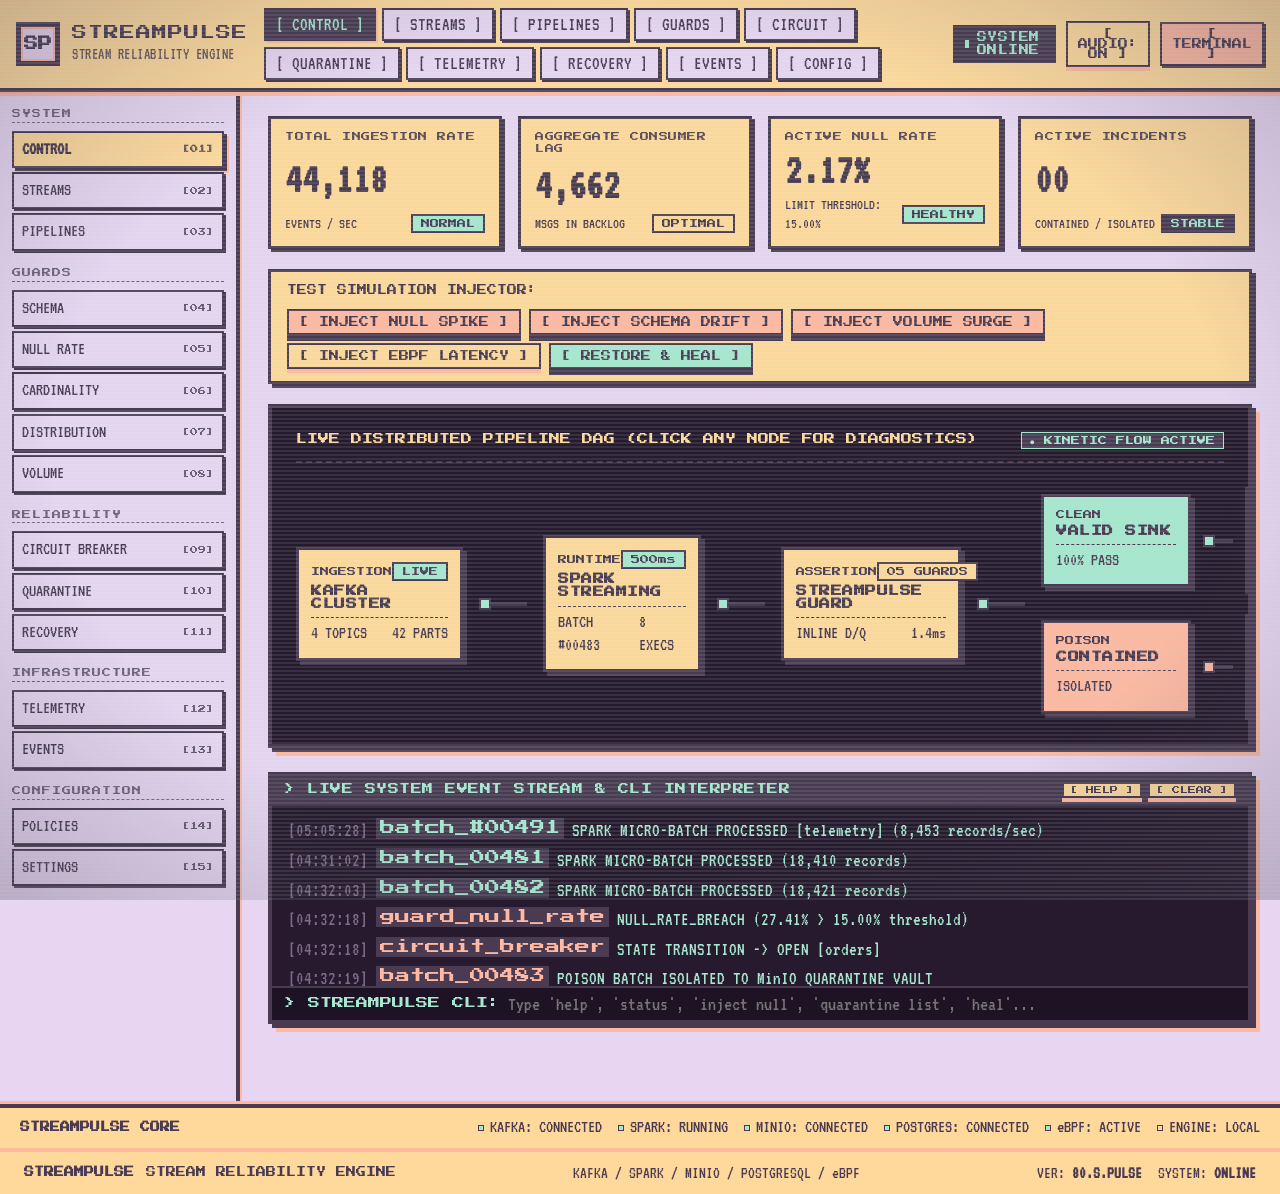
==== index.html @ 038d61d1 "Initial commit: StreamPulse 80s Pastel Terminal & Real-Time Data Reliability Engine" ====
<!DOCTYPE html>
<html lang="en">
<head>
  <meta charset="UTF-8">
  <meta name="viewport" content="width=device-width, initial-scale=1.0">
  <title>STREAMPULSE // 80s Real-Time Data Reliability & Containment Console</title>
  <meta name="description" content="Nostalgic 80s pastel terminal control console for StreamPulse data reliability, quarantine, Kafka streams, Spark Structured Streaming, and eBPF telemetry engine.">
  
  <!-- CSS Stylesheets -->
  <link rel="stylesheet" href="styles/terminal-base.css">
  <link rel="stylesheet" href="styles/layout.css">
  <link rel="stylesheet" href="styles/components.css">
  <link rel="stylesheet" href="styles/pipeline-dag.css">
  <link rel="stylesheet" href="styles/subsystems.css">
</head>
<body class="crt-flicker">

  <!-- CRT Scanlines & Vignette Overlays (pointer-events: none) -->
  <div class="crt-scanlines" aria-hidden="true"></div>
  <div class="crt-vignette" aria-hidden="true"></div>

  <div class="system-shell">
    
    <!-- TOP SYSTEM BAR -->
    <header class="top-system-bar" id="top-system-bar">
      <div class="system-logo-group">
        <div class="logo-box-outer">
          <div class="logo-box-inner">SP</div>
        </div>
        <div class="brand-info">
          <div class="brand-title">STREAMPULSE</div>
          <div class="brand-subtitle">STREAM RELIABILITY ENGINE</div>
        </div>
      </div>

      <!-- Terminal Subsystem Quick Tabs -->
      <nav class="system-nav-tabs" aria-label="System Subsystems">
        <button class="nav-tab-btn active" data-subsystem="control" id="tab-control">[ CONTROL ]</button>
        <button class="nav-tab-btn" data-subsystem="streams" id="tab-streams">[ STREAMS ]</button>
        <button class="nav-tab-btn" data-subsystem="pipelines" id="tab-pipelines">[ PIPELINES ]</button>
        <button class="nav-tab-btn" data-subsystem="guards" id="tab-guards">[ GUARDS ]</button>
        <button class="nav-tab-btn" data-subsystem="circuit" id="tab-circuit">[ CIRCUIT ]</button>
        <button class="nav-tab-btn" data-subsystem="quarantine" id="tab-quarantine">[ QUARANTINE ]</button>
        <button class="nav-tab-btn" data-subsystem="telemetry" id="tab-telemetry">[ TELEMETRY ]</button>
        <button class="nav-tab-btn" data-subsystem="recovery" id="tab-recovery">[ RECOVERY ]</button>
        <button class="nav-tab-btn" data-subsystem="events" id="tab-events">[ EVENTS ]</button>
        <button class="nav-tab-btn" data-subsystem="policies" id="tab-policies">[ CONFIG ]</button>
      </nav>

      <!-- System Status Indicators & Controls -->
      <div class="top-system-status-group">
        <div class="system-live-pill" id="system-status-pill">
          <span class="pulse-dot" id="system-status-dot"></span>
          <span id="system-status-text">SYSTEM ONLINE</span>
        </div>
        <button class="btn-brutalist btn-sm" id="btn-toggle-audio">[ AUDIO: ON ]</button>
        <button class="btn-icon-terminal" id="btn-toggle-terminal-drawer">[ TERMINAL ]</button>
      </div>
    </header>

    <!-- MAIN VIEWPORT WITH PERSISTENT 15-ITEM SIDEBAR -->
    <div class="main-viewport">
      
      <!-- Left Persistent Subsystems Sidebar -->
      <aside class="left-system-sidebar" aria-label="System Subsystems Navigation">
        
        <!-- Category 1: SYSTEM -->
        <div class="sidebar-category-group">
          <div class="sidebar-category-title">SYSTEM</div>
          <a class="sidebar-nav-item active" data-subsystem="control" href="#control">
            <span>CONTROL</span>
            <span class="sidebar-nav-num">[01]</span>
          </a>
          <a class="sidebar-nav-item" data-subsystem="streams" href="#streams">
            <span>STREAMS</span>
            <span class="sidebar-nav-num">[02]</span>
          </a>
          <a class="sidebar-nav-item" data-subsystem="pipelines" href="#pipelines">
            <span>PIPELINES</span>
            <span class="sidebar-nav-num">[03]</span>
          </a>
        </div>

        <!-- Category 2: GUARDS -->
        <div class="sidebar-category-group">
          <div class="sidebar-category-title">GUARDS</div>
          <a class="sidebar-nav-item" data-subsystem="schema" href="#schema">
            <span>SCHEMA</span>
            <span class="sidebar-nav-num">[04]</span>
          </a>
          <a class="sidebar-nav-item" data-subsystem="null-rate" href="#null-rate">
            <span>NULL RATE</span>
            <span class="sidebar-nav-num">[05]</span>
          </a>
          <a class="sidebar-nav-item" data-subsystem="cardinality" href="#cardinality">
            <span>CARDINALITY</span>
            <span class="sidebar-nav-num">[06]</span>
          </a>
          <a class="sidebar-nav-item" data-subsystem="distribution" href="#distribution">
            <span>DISTRIBUTION</span>
            <span class="sidebar-nav-num">[07]</span>
          </a>
          <a class="sidebar-nav-item" data-subsystem="volume" href="#volume">
            <span>VOLUME</span>
            <span class="sidebar-nav-num">[08]</span>
          </a>
        </div>

        <!-- Category 3: RELIABILITY -->
        <div class="sidebar-category-group">
          <div class="sidebar-category-title">RELIABILITY</div>
          <a class="sidebar-nav-item" data-subsystem="circuit" href="#circuit">
            <span>CIRCUIT BREAKER</span>
            <span class="sidebar-nav-num">[09]</span>
          </a>
          <a class="sidebar-nav-item" data-subsystem="quarantine" href="#quarantine">
            <span>QUARANTINE</span>
            <span class="sidebar-nav-num">[10]</span>
          </a>
          <a class="sidebar-nav-item" data-subsystem="recovery" href="#recovery">
            <span>RECOVERY</span>
            <span class="sidebar-nav-num">[11]</span>
          </a>
        </div>

        <!-- Category 4: INFRASTRUCTURE -->
        <div class="sidebar-category-group">
          <div class="sidebar-category-title">INFRASTRUCTURE</div>
          <a class="sidebar-nav-item" data-subsystem="telemetry" href="#telemetry">
            <span>TELEMETRY</span>
            <span class="sidebar-nav-num">[12]</span>
          </a>
          <a class="sidebar-nav-item" data-subsystem="events" href="#events">
            <span>EVENTS</span>
            <span class="sidebar-nav-num">[13]</span>
          </a>
        </div>

        <!-- Category 5: CONFIGURATION -->
        <div class="sidebar-category-group">
          <div class="sidebar-category-title">CONFIGURATION</div>
          <a class="sidebar-nav-item" data-subsystem="policies" href="#policies">
            <span>POLICIES</span>
            <span class="sidebar-nav-num">[14]</span>
          </a>
          <a class="sidebar-nav-item" data-subsystem="settings" href="#settings">
            <span>SETTINGS</span>
            <span class="sidebar-nav-num">[15]</span>
          </a>
        </div>

      </aside>

      <!-- Main Content Workspace -->
      <main class="content-workspace">

        <!-- ==========================================
             [01] CONTROL CENTER VIEW
             ========================================== -->
        <section class="subsystem-view active-view" id="view-control">
          
          <!-- Incident Alert Banner (Toggled dynamically) -->
          <div class="incident-alert-banner" id="incident-alert-banner" style="display: none;">
            <div class="alert-title-row">
              <span class="alert-tag">!! SYSTEM EVENT !!</span>
              <span class="alert-message" id="incident-alert-text">DATA QUALITY BREACH: NULL RATE SPIKE (27.41% > 15.00%)</span>
            </div>
            <div style="display:flex; gap:8px;">
              <button class="btn-brutalist btn-sm" onclick="window.openIncidentModal()">[ INSPECT INCIDENT ]</button>
              <button class="btn-brutalist btn-sm btn-dark" onclick="window.Simulator.healSystem()">[ AUTO-REMEDIATE ]</button>
            </div>
          </div>

          <!-- Top Metric Cards Grid -->
          <div class="control-metrics-grid">
            <div class="metric-stat-box">
              <span class="metric-stat-label">TOTAL INGESTION RATE</span>
              <span class="metric-stat-value" id="metric-events-sec">44,207</span>
              <div class="metric-stat-sub">
                <span>EVENTS / SEC</span>
                <span class="status-badge badge-mint">NORMAL</span>
              </div>
            </div>

            <div class="metric-stat-box">
              <span class="metric-stat-label">AGGREGATE CONSUMER LAG</span>
              <span class="metric-stat-value" id="metric-consumer-lag">4,634</span>
              <div class="metric-stat-sub">
                <span>MSGS IN BACKLOG</span>
                <span class="status-badge badge-peach">OPTIMAL</span>
              </div>
            </div>

            <div class="metric-stat-box">
              <span class="metric-stat-label">ACTIVE NULL RATE</span>
              <span class="metric-stat-value" id="metric-null-rate">2.14%</span>
              <div class="metric-stat-sub">
                <span>LIMIT THRESHOLD: 15.00%</span>
                <span class="status-badge badge-mint">HEALTHY</span>
              </div>
            </div>

            <div class="metric-stat-box">
              <span class="metric-stat-label">ACTIVE INCIDENTS</span>
              <span class="metric-stat-value" id="metric-incidents-count">00</span>
              <div class="metric-stat-sub">
                <span>CONTAINED / ISOLATED</span>
                <span class="status-badge badge-purple">STABLE</span>
              </div>
            </div>
          </div>

          <!-- Interactive Anomaly Injector Action Bar -->
          <div class="control-action-bar">
            <div style="display: flex; align-items: center; gap: 8px;">
              <span style="font-family: var(--font-heading); font-size: 10px;">TEST SIMULATION INJECTOR:</span>
            </div>
            <div style="display: flex; gap: 8px; flex-wrap: wrap;">
              <button class="btn-brutalist btn-sm btn-coral" id="btn-inject-null" onclick="window.Simulator.injectNullSpike()">[ INJECT NULL SPIKE ]</button>
              <button class="btn-brutalist btn-sm btn-coral" id="btn-inject-schema" onclick="window.Simulator.injectSchemaDrift()">[ INJECT SCHEMA DRIFT ]</button>
              <button class="btn-brutalist btn-sm btn-coral" id="btn-inject-volume" onclick="window.Simulator.injectVolumeBreach()">[ INJECT VOLUME SURGE ]</button>
              <button class="btn-brutalist btn-sm" id="btn-inject-net" onclick="window.Simulator.injectNetworkDegradation()">[ INJECT eBPF LATENCY ]</button>
              <button class="btn-brutalist btn-sm btn-mint" id="btn-heal-system" onclick="window.Simulator.healSystem()">[ RESTORE & HEAL ]</button>
            </div>
          </div>

          <!-- Live Streaming Pipeline DAG Visualization -->
          <div class="pipeline-dag-container">
            <div class="pipeline-dag-header">
              <span class="dag-title">LIVE DISTRIBUTED PIPELINE DAG (CLICK ANY NODE FOR DIAGNOSTICS)</span>
              <span class="dag-status-pill">● KINETIC FLOW ACTIVE</span>
            </div>

            <div class="pipeline-dag-flow">
              <!-- Node 1: KAFKA -->
              <div class="dag-node" onclick="window.DAG.inspectNode('kafka')">
                <div class="dag-node-type">
                  <span>INGESTION</span>
                  <span class="status-badge badge-mint">LIVE</span>
                </div>
                <div class="dag-node-name">KAFKA CLUSTER</div>
                <div class="dag-node-stat">
                  <span>4 TOPICS</span>
                  <span>42 PARTS</span>
                </div>
              </div>

              <!-- Connector 1 -->
              <div class="dag-connector">
                <div class="connector-line">
                  <div class="connector-packet"></div>
                </div>
              </div>

              <!-- Node 2: SPARK STRUCTURED STREAMING -->
              <div class="dag-node" onclick="window.DAG.inspectNode('spark')">
                <div class="dag-node-type">
                  <span>RUNTIME</span>
                  <span class="status-badge badge-mint">500ms</span>
                </div>
                <div class="dag-node-name">SPARK STREAMING</div>
                <div class="dag-node-stat">
                  <span>BATCH #00483</span>
                  <span>8 EXECS</span>
                </div>
              </div>

              <!-- Connector 2 -->
              <div class="dag-connector">
                <div class="connector-line">
                  <div class="connector-packet"></div>
                </div>
              </div>

              <!-- Node 3: STREAMPULSE GUARD -->
              <div class="dag-node" onclick="window.DAG.inspectNode('guard')">
                <div class="dag-node-type">
                  <span>ASSERTION</span>
                  <span class="status-badge badge-peach">05 GUARDS</span>
                </div>
                <div class="dag-node-name">STREAMPULSE GUARD</div>
                <div class="dag-node-stat">
                  <span>INLINE D/Q</span>
                  <span>1.4ms</span>
                </div>
              </div>

              <!-- Branch Connector -->
              <div class="dag-connector">
                <div class="connector-line">
                  <div class="connector-packet"></div>
                </div>
              </div>

              <!-- Branch Columns: CLEAN vs POISON -->
              <div class="dag-branch-column">
                <!-- Clean Route -->
                <div style="display: flex; align-items: center; gap: 12px;">
                  <div class="dag-node node-clean" onclick="window.DAG.inspectNode('clean')" style="width: 150px;">
                    <div class="dag-node-type">CLEAN</div>
                    <div class="dag-node-name">VALID SINK</div>
                    <div class="dag-node-stat"><span>100% PASS</span></div>
                  </div>
                  <div class="dag-connector" style="min-width: 30px;">
                    <div class="connector-line"><div class="connector-packet"></div></div>
                  </div>
                  <div class="dag-node" onclick="window.DAG.inspectNode('minio')" style="width: 170px;">
                    <div class="dag-node-type">STORAGE</div>
                    <div class="dag-node-name">MINIO / POSTGRES</div>
                    <div class="dag-node-stat"><span>PARQUET LAKE</span></div>
                  </div>
                </div>

                <!-- Poison Route -->
                <div style="display: flex; align-items: center; gap: 12px;">
                  <div class="dag-node node-poison" onclick="window.DAG.inspectNode('poison')" style="width: 150px;">
                    <div class="dag-node-type">POISON</div>
                    <div class="dag-node-name">CONTAINED</div>
                    <div class="dag-node-stat"><span>ISOLATED</span></div>
                  </div>
                  <div class="dag-connector" style="min-width: 30px;">
                    <div class="connector-line"><div class="connector-packet poison-packet"></div></div>
                  </div>
                  <div class="dag-node node-poison" onclick="window.DAG.inspectNode('quarantine')" style="width: 170px;">
                    <div class="dag-node-type">VAULT</div>
                    <div class="dag-node-name">QUARANTINE DLQ</div>
                    <div class="dag-node-stat"><span>cp_00482 ROLLBACK</span></div>
                  </div>
                </div>
              </div>
            </div>
          </div>
        </section>

        <!-- ==========================================
             [02] STREAMS MONITOR VIEW
             ========================================== -->
        <section class="subsystem-view" id="view-streams">
          <div class="terminal-window">
            <div class="terminal-window-header">
              <div class="terminal-window-title">SUBSYSTEM // [02] ACTIVE KAFKA STREAMS MONITOR</div>
              <div class="terminal-window-controls">
                <span class="status-badge badge-mint">04 STREAMS RUNNING</span>
              </div>
            </div>
            <div class="terminal-window-body" style="padding: 0;">
              <div class="terminal-table-wrap">
                <table class="terminal-table">
                  <thead>
                    <tr>
                      <th>STREAM</th>
                      <th>STATE</th>
                      <th>EVENT RATE</th>
                      <th>CONSUMER LAG</th>
                      <th>LAST OFFSET</th>
                      <th>PARTS</th>
                      <th>SCHEMA</th>
                      <th>CIRCUIT</th>
                    </tr>
                  </thead>
                  <tbody id="streams-table-body">
                    <!-- Populated dynamically via JS -->
                  </tbody>
                </table>
              </div>
            </div>
          </div>

          <!-- Stream Detail Drawer -->
          <div class="stream-inspector-drawer">
            <div>
              <div style="font-family: var(--font-heading); font-size: 10px; margin-bottom: 8px;">SELECTED STREAM CONFIGURATION:</div>
              <div style="display: flex; flex-direction: column; gap: 6px;">
                <div class="telemetry-row"><span>TOPIC:</span> <strong id="drawer-stream-topic">prod.cdc.orders.v2</strong></div>
                <div class="telemetry-row"><span>RATE:</span> <strong id="drawer-stream-rate">18,421 records/sec</strong></div>
                <div class="telemetry-row"><span>CONSUMER LAG:</span> <strong id="drawer-stream-lag">2,381 msgs</strong></div>
                <div class="telemetry-row"><span>CURRENT BATCH:</span> <strong id="drawer-stream-batch">#00483</strong></div>
                <div class="telemetry-row"><span>SCHEMA VERSION:</span> <strong id="drawer-stream-schema">v2.4.0 (Avro)</strong></div>
              </div>
            </div>

            <div>
              <div style="font-family: var(--font-heading); font-size: 10px; margin-bottom: 8px;">PARTITION LEADER DISTRIBUTION:</div>
              <div class="stream-part-list">
                <div class="part-item"><span>PARTITION #0 [Broker 101]</span> <span>OFFSET: 611,480 (Lag: 290)</span></div>
                <div class="part-item"><span>PARTITION #1 [Broker 102]</span> <span>OFFSET: 611,502 (Lag: 301)</span></div>
                <div class="part-item"><span>PARTITION #2 [Broker 103]</span> <span>OFFSET: 611,490 (Lag: 284)</span></div>
                <div class="part-item"><span>PARTITION #3 [Broker 101]</span> <span>OFFSET: 611,510 (Lag: 312)</span></div>
                <div class="part-item"><span>PARTITION #4 [Broker 102]</span> <span>OFFSET: 611,475 (Lag: 298)</span></div>
                <div class="part-item"><span>PARTITION #5 [Broker 103]</span> <span>OFFSET: 611,488 (Lag: 304)</span></div>
                <div class="part-item"><span>PARTITION #6 [Broker 101]</span> <span>OFFSET: 611,520 (Lag: 295)</span></div>
                <div class="part-item"><span>PARTITION #7 [Broker 102]</span> <span>OFFSET: 611,515 (Lag: 297)</span></div>
              </div>
            </div>
          </div>
        </section>

        <!-- ==========================================
             [03] PIPELINES VIEW
             ========================================== -->
        <section class="subsystem-view" id="view-pipelines">
          <div class="terminal-window">
            <div class="terminal-window-header">
              <div class="terminal-window-title">SUBSYSTEM // [03] CONFIG PIPELINES</div>
              <span class="status-badge badge-mint">03 CONFIGURED</span>
            </div>
            <div class="terminal-window-body">
              <div class="pipelines-grid" id="pipelines-grid-container">
                <!-- Populated dynamically via JS -->
              </div>
            </div>
          </div>
        </section>

        <!-- ==========================================
             [04] SCHEMA GUARD VIEW
             ========================================== -->
        <section class="subsystem-view" id="view-schema">
          <div class="terminal-window">
            <div class="terminal-window-header">
              <div class="terminal-window-title">GUARD // [04] SCHEMA INTEGRITY & DRIFT DETECTOR</div>
              <span class="status-badge badge-mint">MODE: STRICT_AVRO</span>
            </div>
            <div class="terminal-window-body">
              <div style="font-size: 20px;">
                Evaluates every micro-batch against registered schema definitions. Detects missing mandatory columns, unannounced field additions, and data type mismatch regressions.
              </div>

              <div class="schema-diff-grid">
                <div class="schema-box">
                  <div style="font-family:var(--font-heading); font-size:10px; border-bottom:2px solid var(--deep-purple); padding-bottom:6px; margin-bottom:8px; color:var(--healthy-mint);">
                    EXPECTED SCHEMA (v2.4.0)
                  </div>
                  <div class="schema-field-row"><span>order_id: String (UUID)</span> <span>REQUIRED</span></div>
                  <div class="schema-field-row"><span>customer_id: String</span> <span>NON-NULL</span></div>
                  <div class="schema-field-row"><span>amount: Double</span> <span>NON-NULL</span></div>
                  <div class="schema-field-row"><span>status: String</span> <span>EXPECTED</span></div>
                  <div class="schema-field-row"><span>timestamp: Long (UTC)</span> <span>REQUIRED</span></div>
                </div>

                <div class="schema-box">
                  <div style="font-family:var(--font-heading); font-size:10px; border-bottom:2px solid var(--deep-purple); padding-bottom:6px; margin-bottom:8px; color:var(--alert-coral);">
                    RECEIVED IN BATCH #00483 (DRIFT DETECTED)
                  </div>
                  <div class="schema-field-row"><span>order_id: String (UUID)</span> <span class="status-badge badge-mint">MATCH</span></div>
                  <div class="schema-field-row"><span>customer_id: null</span> <span class="status-badge badge-coral">NULL_VIOLATION</span></div>
                  <div class="schema-field-row"><span>amount: Double</span> <span class="status-badge badge-mint">MATCH</span></div>
                  <div class="schema-field-row"><span class="field-missing">status: [MISSING]</span> <span class="status-badge badge-coral">MISSING</span></div>
                  <div class="schema-field-row"><span class="field-unexpected">state: String [UNEXPECTED]</span> <span class="status-badge badge-peach">UNEXPECTED</span></div>
                </div>
              </div>

              <div style="margin-top:16px; background:var(--panel-peach); border:2px solid var(--deep-purple); padding:12px; display:flex; justify-content:space-between; align-items:center;">
                <div>
                  <span style="font-family:var(--font-heading); font-size:10px;">ACTION TRIGGER:</span>
                  <span style="font-weight:bold; margin-left:8px;">AUTOMATIC QUARANTINE TO MinIO VAULT</span>
                </div>
                <button class="btn-brutalist btn-sm btn-coral" onclick="window.Simulator.injectSchemaDrift()">[ TEST SCHEMA DRIFT ]</button>
              </div>
            </div>
          </div>
        </section>

        <!-- ==========================================
             [05] NULL RATE GUARD VIEW
             ========================================== -->
        <section class="subsystem-view" id="view-null-rate">
          <div class="terminal-window">
            <div class="terminal-window-header">
              <div class="terminal-window-title">GUARD // [05] NULL RATE MONITOR</div>
              <span class="status-badge badge-mint">THRESHOLD: 15.00%</span>
            </div>
            <div class="terminal-window-body">
              <div style="font-size: 20px;">
                Tracks the proportion of empty, None, and null-valued columns in real-time streams. Spikes indicate producer-side bugs or corrupted serialization.
              </div>

              <div style="margin:16px 0; background:var(--panel-peach); border:3px solid var(--deep-purple); padding:16px;">
                <div style="font-family:var(--font-heading); font-size:10px; margin-bottom:10px;">NULL RATE HISTORICAL BATCH PROGRESSION:</div>
                <div style="display:flex; justify-content:space-between; align-items:flex-end; gap:8px; height:120px; border-bottom:2px solid var(--deep-purple); padding-bottom:4px;">
                  <div style="flex:1; text-align:center;">
                    <div style="background:var(--healthy-mint); height:18px; margin:0 auto; width:80%;"></div>
                    <div style="font-size:14px; margin-top:4px;">#00479 (2.14%)</div>
                  </div>
                  <div style="flex:1; text-align:center;">
                    <div style="background:var(--healthy-mint); height:20px; margin:0 auto; width:80%;"></div>
                    <div style="font-size:14px; margin-top:4px;">#00480 (2.18%)</div>
                  </div>
                  <div style="flex:1; text-align:center;">
                    <div style="background:var(--healthy-mint); height:16px; margin:0 auto; width:80%;"></div>
                    <div style="font-size:14px; margin-top:4px;">#00481 (2.03%)</div>
                  </div>
                  <div style="flex:1; text-align:center;">
                    <div style="background:var(--healthy-mint); height:19px; margin:0 auto; width:80%;"></div>
                    <div style="font-size:14px; margin-top:4px;">#00482 (2.11%)</div>
                  </div>
                  <div style="flex:1; text-align:center;">
                    <div style="background:var(--alert-coral); height:90px; margin:0 auto; width:80%; animation:alertPulse 1s infinite;"></div>
                    <div style="font-size:14px; margin-top:4px; color:red; font-weight:bold;">#00483 (27.41%)</div>
                  </div>
                </div>
              </div>

              <div style="display:flex; justify-content:flex-end;">
                <button class="btn-brutalist btn-coral" onclick="window.Simulator.injectNullSpike()">[ TRIGGER NULL SPIKE BREACH ]</button>
              </div>
            </div>
          </div>
        </section>

        <!-- ==========================================
             [06] CARDINALITY GUARD VIEW
             ========================================== -->
        <section class="subsystem-view" id="view-cardinality">
          <div class="terminal-window">
            <div class="terminal-window-header">
              <div class="terminal-window-title">GUARD // [06] CARDINALITY DIVERSITY MONITOR</div>
              <span class="status-badge badge-mint">STATUS: NOMINAL</span>
            </div>
            <div class="terminal-window-body">
              <div style="font-size: 20px;">
                Measures Shannon entropy of partition key distributions to guard against key hot-spotting, stuck producers, or synthetic load flooding.
              </div>

              <div style="display:grid; grid-template-columns:1fr 1fr; gap:16px; margin:16px 0;">
                <div class="metric-stat-box">
                  <span class="metric-stat-label">BASELINE KEY DIVERSITY</span>
                  <span class="metric-stat-value">12,420</span>
                  <span class="metric-stat-sub">DISTINCT KEYS / 10K MSGS</span>
                </div>
                <div class="metric-stat-box">
                  <span class="metric-stat-label">CURRENT OBSERVED RATIO</span>
                  <span class="metric-stat-value">1.20x</span>
                  <span class="metric-stat-sub">THRESHOLD BOUND: > 0.40x ENTROPY</span>
                </div>
              </div>
            </div>
          </div>
        </section>

        <!-- ==========================================
             [07] DISTRIBUTION GUARD VIEW
             ========================================== -->
        <section class="subsystem-view" id="view-distribution">
          <div class="terminal-window">
            <div class="terminal-window-header">
              <div class="terminal-window-title">GUARD // [07] NUMERICAL DISTRIBUTION & Z-SCORE DRIFT</div>
              <span class="status-badge badge-mint">Z-SCORE: 1.12</span>
            </div>
            <div class="terminal-window-body">
              <div style="font-size: 20px;">
                Evaluates distribution drift across streaming financial figures (e.g. order amount, transaction currency conversion). Flags Z-score outliers (> 3.50σ).
              </div>

              <div style="background:var(--panel-peach); border:3px solid var(--deep-purple); padding:16px; margin:16px 0;">
                <div class="telemetry-row"><span>BASELINE MEAN ($):</span> <strong>$142.50 (σ = $28.40)</strong></div>
                <div class="telemetry-row"><span>CURRENT BATCH MEAN ($):</span> <strong>$146.10 (σ = $29.10)</strong></div>
                <div class="telemetry-row"><span>CALCULATED Z-SCORE:</span> <strong style="color:green;">1.12 NOMINAL</strong></div>
                <div class="telemetry-row"><span>MAX PERMISSIBLE BOUND:</span> <strong>3.50 Z-SCORE</strong></div>
              </div>
            </div>
          </div>
        </section>

        <!-- ==========================================
             [08] VOLUME GUARD VIEW
             ========================================== -->
        <section class="subsystem-view" id="view-volume">
          <div class="terminal-window">
            <div class="terminal-window-header">
              <div class="terminal-window-title">GUARD // [08] VOLUME & THROUGHPUT SURGE DETECTOR</div>
              <span class="status-badge badge-mint">MAX SURGE: +50.00%</span>
            </div>
            <div class="terminal-window-body">
              <div style="font-size: 20px;">
                Monitors throughput deviation against rolling averages to contain retry storms, runaway client loops, and DDoS spikes before downstream database locks occur.
              </div>

              <div style="display:grid; grid-template-columns:1fr 1fr; gap:16px; margin:16px 0;">
                <div class="metric-stat-box">
                  <span class="metric-stat-label">EXPECTED EVENTS / MIN</span>
                  <span class="metric-stat-value">100,000</span>
                  <span class="metric-stat-sub">ROLLING 60-SEC WINDOW</span>
                </div>
                <div class="metric-stat-box">
                  <span class="metric-stat-label">OBSERVED RATE DEVIATION</span>
                  <span class="metric-stat-value">+4.20%</span>
                  <span class="metric-stat-sub">STATUS: NORMAL</span>
                </div>
              </div>

              <div style="display:flex; justify-content:flex-end;">
                <button class="btn-brutalist btn-coral" onclick="window.Simulator.injectVolumeBreach()">[ SIMULATE +184% RETRY STORM ]</button>
              </div>
            </div>
          </div>
        </section>

        <!-- ==========================================
             [09] CIRCUIT BREAKER VIEW
             ========================================== -->
        <section class="subsystem-view" id="view-circuit">
          <div class="circuit-state-display">
            
            <!-- Left: Kinetic Finite State Machine Diagram -->
            <div class="circuit-state-machine">
              <div style="font-family: var(--font-heading); font-size: 11px; margin-bottom: 6px;">FINITE STATE MACHINE (KINETIC TRANSITIONS):</div>

              <div class="fsm-step active-step" id="fsm-step-closed">
                <span>[01] CLOSED (NORMAL FLOW)</span>
                <span class="status-badge badge-mint">COMMITTING</span>
              </div>
              <div class="fsm-step-arrow">▼ (Guard Assertion Breach Detected)</div>

              <div class="fsm-step" id="fsm-step-breach">
                <span>[02] BREACH DETECTED</span>
                <span class="status-badge badge-coral">ASSERTION FAILED</span>
              </div>
              <div class="fsm-step-arrow">▼ (Sink Commits Halted)</div>

              <div class="fsm-step" id="fsm-step-open">
                <span>[03] OPEN (CIRCUIT TRIPPED)</span>
                <span class="status-badge badge-coral">BLOCKED</span>
              </div>
              <div class="fsm-step-arrow">▼ (Poison Batch Isolated to Vault)</div>

              <div class="fsm-step" id="fsm-step-quarantine">
                <span>[04] QUARANTINE CONTAINMENT</span>
                <span class="status-badge badge-purple">ISOLATED</span>
              </div>
              <div class="fsm-step-arrow">▼ (Canary Probe Batch Injected)</div>

              <div class="fsm-step" id="fsm-step-halfopen">
                <span>[05] HALF-OPEN (CANARY PROBE)</span>
                <span class="status-badge badge-peach">TESTING</span>
              </div>
              <div class="fsm-step-arrow">▼ (Checkpoint Restored & Verified)</div>

              <div class="fsm-step" id="fsm-step-recovered">
                <span>[06] RECOVERED</span>
                <span class="status-badge badge-mint">SAFE</span>
              </div>
            </div>

            <!-- Right: Current Live Breaker Status & Manual Actions -->
            <div class="circuit-live-panel">
              <div>
                <div style="font-family: var(--font-heading); font-size: 11px; margin-bottom: 12px;">CURRENT CIRCUIT BREAKER STATUS:</div>
                <div class="circuit-huge-state" id="circuit-huge-state">STATE: CLOSED</div>

                <div style="margin-top: 16px; display: flex; flex-direction: column; gap: 8px;">
                  <div class="telemetry-row"><span>TRIGGER REASON:</span> <strong id="circuit-state-reason">NONE</strong></div>
                  <div class="telemetry-row"><span>AFFECTED STREAM:</span> <strong id="circuit-state-stream">orders</strong></div>
                  <div class="telemetry-row"><span>ACTIVE BATCH:</span> <strong id="circuit-state-batch">#00483</strong></div>
                  <div class="telemetry-row"><span>PIPELINE ACTION:</span> <strong id="circuit-state-action">COMMITTING CLEAN SINK</strong></div>
                </div>
              </div>

              <div style="border-top: 2px dashed var(--deep-purple); padding-top: 14px; display: flex; gap: 8px; flex-wrap: wrap;">
                <button class="btn-brutalist btn-coral" onclick="window.CircuitBreaker.manualTrip()">[ TRIP BREAKER ]</button>
                <button class="btn-brutalist btn-sm" onclick="window.CircuitBreaker.manualHalfOpen()">[ PROBE HALF-OPEN ]</button>
                <button class="btn-brutalist btn-mint" onclick="window.CircuitBreaker.manualReset()">[ RESET TO CLOSED ]</button>
              </div>
            </div>

          </div>
        </section>

        <!-- ==========================================
             [10] QUARANTINE DEAD-LETTER VAULT VIEW
             ========================================== -->
        <section class="subsystem-view" id="view-quarantine">
          <div class="terminal-window">
            <div class="terminal-window-header">
              <div class="terminal-window-title">SUBSYSTEM // [10] QUARANTINE DEAD-LETTER VAULT</div>
              <div class="terminal-window-controls">
                <span class="status-badge badge-coral">ISOLATION ACTIVE</span>
              </div>
            </div>
            <div class="terminal-window-body" style="padding: 0;">
              <div class="terminal-table-wrap">
                <table class="terminal-table">
                  <thead>
                    <tr>
                      <th>BATCH</th>
                      <th>STREAM</th>
                      <th>REASON</th>
                      <th>STATUS</th>
                      <th>RECORDS</th>
                      <th>ACTIONS</th>
                    </tr>
                  </thead>
                  <tbody id="quarantine-table-body">
                    <!-- Populated dynamically via JS -->
                  </tbody>
                </table>
              </div>
            </div>
          </div>
        </section>

        <!-- ==========================================
             [11] CHECKPOINT RECOVERY VIEW
             ========================================== -->
        <section class="subsystem-view" id="view-recovery">
          <div class="terminal-window">
            <div class="terminal-window-header">
              <div class="terminal-window-title">SUBSYSTEM // [11] CHECKPOINT-AWARE RESTORATION & RESUMPTION</div>
              <div class="terminal-window-controls">
                <span class="status-badge badge-mint">RECOVERY READY</span>
              </div>
            </div>
            <div class="terminal-window-body">
              <div style="margin-bottom: 16px; font-size: 20px;">
                StreamPulse guarantees continuous streaming availability by rolling back RocksDB micro-batch state to the last verified clean checkpoint (<code style="background:var(--panel-peach); padding:2px 6px; font-weight:bold;">cp_00482</code>) and isolating poisoned batch #00483 to MinIO storage.
              </div>

              <div class="recovery-dag-sequence">
                <div class="recovery-node node-valid">
                  <div>VALID BATCH</div>
                  <div style="font-size: 16px; font-weight: bold; margin-top: 4px;">#00481</div>
                  <div style="font-size: 12px; opacity: 0.8;">cp_00481</div>
                </div>
                <div style="font-family: var(--font-heading); font-size: 14px;">➔</div>

                <div class="recovery-node node-valid">
                  <div>VALID BATCH</div>
                  <div style="font-size: 16px; font-weight: bold; margin-top: 4px;">#00482</div>
                  <div style="font-size: 12px; opacity: 0.8;">cp_00482</div>
                </div>
                <div style="font-family: var(--font-heading); font-size: 14px;">➔</div>

                <div class="recovery-node node-poison">
                  <div>POISON BATCH</div>
                  <div style="font-size: 16px; font-weight: bold; margin-top: 4px;">#00483</div>
                  <div style="font-size: 12px; opacity: 0.8;">QUARANTINED</div>
                </div>
                <div style="font-family: var(--font-heading); font-size: 14px;">➔</div>

                <div class="recovery-node node-active-checkpoint">
                  <div>RESTORE CP</div>
                  <div style="font-size: 16px; font-weight: bold; margin-top: 4px;">cp_00482</div>
                  <div style="font-size: 12px;">ACTIVE STATE</div>
                </div>
                <div style="font-family: var(--font-heading); font-size: 14px;">➔</div>

                <div class="recovery-node node-valid">
                  <div>RESUME STREAM</div>
                  <div style="font-size: 16px; font-weight: bold; margin-top: 4px;">#00484</div>
                  <div style="font-size: 12px; opacity: 0.8;">ONLINE</div>
                </div>
              </div>

              <div style="margin-top: 20px; display: flex; justify-content: space-between; align-items: center; flex-wrap: wrap; gap: 12px;">
                <div>
                  <span style="font-family: var(--font-heading); font-size: 10px;">TARGET RESTORE CHECKPOINT:</span>
                  <span style="font-weight: bold; margin-left: 8px;">s3://streampulse-checkpoints/prod/orders/cp_00482.chk</span>
                </div>
                <button class="btn-brutalist btn-mint" onclick="window.Simulator.healSystem()">[ RESTORE CHECKPOINT & RESUME STREAM ]</button>
              </div>
            </div>
          </div>
        </section>

        <!-- ==========================================
             [12] eBPF TELEMETRY VIEW
             ========================================== -->
        <section class="subsystem-view" id="view-telemetry">
          <div class="telemetry-split-grid">
            
            <!-- Infrastructure Kernel Telemetry (eBPF) -->
            <div class="telemetry-panel">
              <div style="display: flex; justify-content: space-between; align-items: center; border-bottom: 2px solid var(--deep-purple); padding-bottom: 6px;">
                <span style="font-family: var(--font-heading); font-size: 10px; font-weight: bold;">INFRASTRUCTURE TELEMETRY (eBPF)</span>
                <span class="status-badge badge-purple">KERNEL PROBES</span>
              </div>
              
              <div class="telemetry-row"><span>CPU USAGE:</span> <strong id="tel-val-cpu">42%</strong></div>
              <div class="telemetry-row"><span>MEMORY ALLOCATION:</span> <strong id="tel-val-mem">61%</strong></div>
              <div class="telemetry-row"><span>NETWORK RX THROUGHPUT:</span> <strong id="tel-val-net">82.4 MB/s</strong></div>
              <div class="telemetry-row"><span>TCP PACKET LOSS:</span> <strong id="tel-val-loss">0.02%</strong></div>
              <div class="telemetry-row"><span>TCP RETRANSMITS:</span> <strong id="tel-val-retrans">0.01%</strong></div>
              <div class="telemetry-row"><span>SOCKET RTT LATENCY:</span> <strong id="tel-val-lat">3.1 ms</strong></div>
            </div>

            <!-- Data Quality Telemetry (Inline Application Layer) -->
            <div class="telemetry-panel">
              <div style="display: flex; justify-content: space-between; align-items: center; border-bottom: 2px solid var(--deep-purple); padding-bottom: 6px;">
                <span style="font-family: var(--font-heading); font-size: 10px; font-weight: bold;">DATA HEALTH TELEMETRY (APPLICATION)</span>
                <span class="status-badge badge-mint">ASSERTIONS</span>
              </div>

              <div class="telemetry-row"><span>NULL RATE:</span> <strong id="tel-val-dq-null">2.14%</strong></div>
              <div class="telemetry-row"><span>SCHEMA DRIFT:</span> <strong id="tel-val-dq-schema">VERIFIED</strong></div>
              <div class="telemetry-row"><span>VOLUME DELTA:</span> <strong id="tel-val-dq-vol">+4.2%</strong></div>
              <div class="telemetry-row"><span>CARDINALITY SHIFT:</span> <strong>0.88 ENTROPY</strong></div>
              <div class="telemetry-row"><span>Z-SCORE DRIFT:</span> <strong>1.12 NOMINAL</strong></div>
              <div class="telemetry-row"><span>DEAD-LETTER COUNT:</span> <strong>03 BATCHES</strong></div>
            </div>

          </div>

          <!-- Root-Cause Correlation Analyzer -->
          <div class="terminal-window" style="margin-top: 10px;">
            <div class="terminal-window-header">
              <div class="terminal-window-title">ROOT-CAUSE CORRELATION ENGINE (DATA VS INFRASTRUCTURE ANOMALY)</div>
              <button class="btn-brutalist btn-sm btn-peach" onclick="window.Telemetry.runCorrelationAnalysis()">[ RUN CORRELATION DIAGNOSTIC ]</button>
            </div>
            <div class="terminal-window-body">
              <div>
                Distinguish upstream application payload anomalies (e.g. unannounced schema drift) from infrastructure kernel bottlenecks (e.g. packet drops, NIC saturation) using synchronized cross-layer telemetry.
              </div>
              <div id="correlation-verdict-box">
                <!-- Rendered on button click -->
              </div>
            </div>
          </div>
        </section>

        <!-- ==========================================
             [13] SYSTEM EVENTS VIEW
             ========================================== -->
        <section class="subsystem-view" id="view-events">
          <div class="terminal-window">
            <div class="terminal-window-header">
              <div class="terminal-window-title">SUBSYSTEM // [13] SYSTEM EVENT STREAM</div>
              <span class="status-badge badge-mint">LIVE FEED</span>
            </div>
            
            <div class="events-filter-bar">
              <span style="font-family:var(--font-heading); font-size:9px;">FILTER:</span>
              <button class="filter-btn active" data-filter="ALL">[ ALL ]</button>
              <button class="filter-btn" data-filter="STREAM">[ STREAM ]</button>
              <button class="filter-btn" data-filter="GUARD">[ GUARD ]</button>
              <button class="filter-btn" data-filter="CIRCUIT">[ CIRCUIT ]</button>
              <button class="filter-btn" data-filter="QUARANTINE">[ QUARANTINE ]</button>
              <button class="filter-btn" data-filter="RECOVERY">[ RECOVERY ]</button>
              <button class="filter-btn" data-filter="INFRASTRUCTURE">[ INFRASTRUCTURE ]</button>
            </div>

            <div class="terminal-window-body" style="padding: 0;">
              <div class="terminal-table-wrap">
                <table class="terminal-table">
                  <thead>
                    <tr>
                      <th>TIME</th>
                      <th>CATEGORY</th>
                      <th>SOURCE</th>
                      <th>MESSAGE</th>
                      <th>TAG</th>
                    </tr>
                  </thead>
                  <tbody id="events-page-table-body">
                    <!-- Populated via JS -->
                  </tbody>
                </table>
              </div>
            </div>
          </div>
        </section>

        <!-- ==========================================
             [14] POLICIES VIEW
             ========================================== -->
        <section class="subsystem-view" id="view-policies">
          <div class="terminal-window">
            <div class="terminal-window-header">
              <div class="terminal-window-title">CONFIGURATION // [14] RELIABILITY GUARD POLICIES</div>
              <span class="status-badge badge-mint">STRICT MODE</span>
            </div>
            <div class="terminal-window-body">
              <div class="policy-config-grid">
                
                <div class="policy-card">
                  <div style="font-family:var(--font-heading); font-size:10px;">NULL RATE THRESHOLD</div>
                  <div style="font-size:16px;">Maximum tolerated null percentage before containment trigger.</div>
                  <div class="policy-input-row">
                    <input type="text" class="policy-input-field" id="input-pol-null" value="15.00">
                    <span style="font-weight:bold;">%</span>
                    <button class="btn-brutalist btn-sm" onclick="window.savePolicy('pol-1', 'input-pol-null')">[ SAVE ]</button>
                  </div>
                </div>

                <div class="policy-card">
                  <div style="font-family:var(--font-heading); font-size:10px;">CARDINALITY MINIMUM</div>
                  <div style="font-size:16px;">Minimum distinct entropy diversity across partition keys.</div>
                  <div class="policy-input-row">
                    <input type="text" class="policy-input-field" id="input-pol-card" value="0.40">
                    <span style="font-weight:bold;">entropy</span>
                    <button class="btn-brutalist btn-sm" onclick="window.savePolicy('pol-2', 'input-pol-card')">[ SAVE ]</button>
                  </div>
                </div>

                <div class="policy-card">
                  <div style="font-family:var(--font-heading); font-size:10px;">VOLUME SPIKE LIMIT</div>
                  <div style="font-size:16px;">Maximum sudden rate surge over 60s baseline.</div>
                  <div class="policy-input-row">
                    <input type="text" class="policy-input-field" id="input-pol-vol" value="50.00">
                    <span style="font-weight:bold;">%</span>
                    <button class="btn-brutalist btn-sm" onclick="window.savePolicy('pol-3', 'input-pol-vol')">[ SAVE ]</button>
                  </div>
                </div>

                <div class="policy-card">
                  <div style="font-family:var(--font-heading); font-size:10px;">SCHEMA VALIDATION MODE</div>
                  <div style="font-size:16px;">Strict Avro 1.11.1 drift enforcement policy.</div>
                  <div class="policy-input-row">
                    <input type="text" class="policy-input-field" id="input-pol-schema" value="STRICT_AVRO">
                    <button class="btn-brutalist btn-sm" onclick="window.savePolicy('pol-4', 'input-pol-schema')">[ SAVE ]</button>
                  </div>
                </div>

              </div>
            </div>
          </div>
        </section>

        <!-- ==========================================
             [15] SETTINGS VIEW
             ========================================== -->
        <section class="subsystem-view" id="view-settings">
          <div class="terminal-window">
            <div class="terminal-window-header">
              <div class="terminal-window-title">CONFIGURATION // [15] SYSTEM & BROKER SETTINGS</div>
              <span class="status-badge badge-purple">SYSCONFIG</span>
            </div>
            <div class="terminal-window-body">
              <div style="display:flex; flex-direction:column; gap:12px; font-size:19px;">
                <div class="telemetry-row"><span>KAFKA BOOTSTRAP SERVERS:</span> <strong>localhost:9092, localhost:9093</strong></div>
                <div class="telemetry-row"><span>SPARK CHECKPOINT DIR:</span> <strong>s3://streampulse-checkpoints/prod/</strong></div>
                <div class="telemetry-row"><span>MINIO QUARANTINE BUCKET:</span> <strong>s3://streampulse-quarantine/</strong></div>
                <div class="telemetry-row"><span>POSTGRESQL METADATA DSN:</span> <strong>postgresql://pulse:***@localhost:5432/meta</strong></div>
                <div class="telemetry-row"><span>eBPF KERNEL PROBE INTERVAL:</span> <strong>1000ms (Clock 1000Hz)</strong></div>
                <div class="telemetry-row"><span>FASTAPI CONTROL PLANE:</span> <strong>http://localhost:8000 (WebSocket: Active)</strong></div>
              </div>
            </div>
          </div>
        </section>

        <!-- ==========================================
             PERSISTENT DOCKABLE EVENT TERMINAL & CLI
             ========================================== -->
        <div class="event-terminal-dock" id="event-terminal-dock">
          <div class="terminal-window-header" style="border-bottom: 2px solid var(--deep-purple);">
            <div class="terminal-window-title">> LIVE SYSTEM EVENT STREAM & CLI INTERPRETER</div>
            <div class="terminal-window-controls">
              <button class="btn-brutalist btn-sm" onclick="window.TerminalREPL.execute('help')" style="padding:2px 6px; font-size:8px;">[ HELP ]</button>
              <button class="btn-brutalist btn-sm" onclick="window.TerminalREPL.execute('clear')" style="padding:2px 6px; font-size:8px;">[ CLEAR ]</button>
            </div>
          </div>

          <!-- Live Event Logs Container -->
          <div class="event-terminal-body" id="event-terminal-logs">
            <!-- Populated dynamically via JS -->
          </div>

          <!-- Terminal CLI Input Field -->
          <div class="terminal-cli-input-row">
            <span class="cli-prompt-symbol">> STREAMPULSE CLI:</span>
            <input type="text" class="cli-input-field" id="cli-input" placeholder="Type 'help', 'status', 'inject null', 'quarantine list', 'heal'..." autocomplete="off" spellcheck="false">
          </div>
        </div>

      </main>

    </div>

    <!-- GLOBAL PERSISTENT BOTTOM STATUS BAR -->
    <div class="global-system-status-bar">
      <div style="font-family: var(--font-heading); font-size: 10px; font-weight: bold;">
        STREAMPULSE CORE
      </div>
      <div class="status-bar-node-group">
        <div class="status-bar-node"><span class="status-dot-sm"></span> KAFKA: CONNECTED</div>
        <div class="status-bar-node"><span class="status-dot-sm"></span> SPARK: RUNNING</div>
        <div class="status-bar-node"><span class="status-dot-sm"></span> MINIO: CONNECTED</div>
        <div class="status-bar-node"><span class="status-dot-sm"></span> POSTGRES: CONNECTED</div>
        <div class="status-bar-node"><span class="status-dot-sm"></span> eBPF: ACTIVE</div>
        <div class="status-bar-node" id="status-ws-indicator"><span class="status-dot-sm"></span> WS: SYNCED</div>
      </div>
    </div>

    <!-- SYSTEM FOOTER -->
    <footer class="system-footer">
      <div class="footer-brand">
        <span style="font-weight:bold;">STREAMPULSE</span>
        <span>STREAM RELIABILITY ENGINE</span>
      </div>
      <div class="footer-tech-stack">
        <span>KAFKA</span> / <span>SPARK</span> / <span>MINIO</span> / <span>POSTGRESQL</span> / <span>eBPF</span>
      </div>
      <div class="footer-meta">
        <span>VER: <strong>80.S.PULSE</strong></span>
        <span>SYSTEM: <strong>ONLINE</strong></span>
      </div>
    </footer>

  </div>

  <!-- MODAL 1: DAG NODE INSPECTOR -->
  <div class="terminal-modal-backdrop hidden" id="dag-inspector-modal">
    <div class="terminal-modal-box">
      <div class="terminal-window-header">
        <div class="terminal-window-title" id="modal-node-title">NODE TELEMETRY INSPECTOR</div>
        <div class="terminal-window-controls">
          <button class="win-ctrl-btn" onclick="window.DAG.closeModal()">X</button>
        </div>
      </div>
      <div class="terminal-window-body" id="modal-node-content">
        <!-- Injected via JS -->
      </div>
    </div>
  </div>

  <!-- MODAL 2: QUARANTINE PAYLOAD INSPECTOR -->
  <div class="terminal-modal-backdrop hidden" id="quarantine-modal">
    <div class="terminal-modal-box">
      <div class="terminal-window-header">
        <div class="terminal-window-title" id="modal-quarantine-title">QUARANTINE / BATCH_00483</div>
        <div class="terminal-window-controls">
          <button class="win-ctrl-btn" onclick="window.Quarantine.closeModal()">X</button>
        </div>
      </div>
      <div class="terminal-window-body" id="modal-quarantine-content">
        <!-- Injected via JS -->
      </div>
    </div>
  </div>

  <!-- MODAL 3: DELETE CONFIRMATION DIALOG -->
  <div class="terminal-modal-backdrop hidden" id="delete-confirm-modal">
    <div class="terminal-modal-box" style="max-width:550px;">
      <div class="terminal-window-header" style="background:var(--alert-coral); color:var(--deep-purple);">
        <div class="terminal-window-title">!! CONFIRM AUDIT PURGE !!</div>
        <div class="terminal-window-controls">
          <button class="win-ctrl-btn" onclick="window.Quarantine.closeDeleteModal()">X</button>
        </div>
      </div>
      <div class="terminal-window-body" style="background:var(--bg-lavender); padding:20px;">
        <div style="font-family:var(--font-heading); font-size:12px; color:var(--deep-purple); margin-bottom:12px;">
          DELETE QUARANTINE DATA?
        </div>
        <div style="font-size:18px; line-height:1.4; margin-bottom:20px;">
          THIS ACTION CANNOT BE REVERSED. The selected poisoned batch object will be permanently purged from the MinIO dead-letter vault and removed from audit logs.
        </div>
        <div style="display:flex; justify-content:flex-end; gap:10px;">
          <button class="btn-brutalist btn-sm" onclick="window.Quarantine.closeDeleteModal()">[ CANCEL ]</button>
          <button class="btn-brutalist btn-sm btn-coral" onclick="window.Quarantine.confirmDelete()">[ CONFIRM DELETE ]</button>
        </div>
      </div>
    </div>
  </div>

  <!-- MODAL 4: INCIDENT DETAIL MODAL -->
  <div class="terminal-modal-backdrop hidden" id="incident-detail-modal">
    <div class="terminal-modal-box" style="max-width:650px;">
      <div class="terminal-window-header" style="background:var(--alert-coral); color:var(--deep-purple);">
        <div class="terminal-window-title">INCIDENT ROOT-CAUSE DRILLDOWN</div>
        <div class="terminal-window-controls">
          <button class="win-ctrl-btn" onclick="document.getElementById('incident-detail-modal').classList.add('hidden')">X</button>
        </div>
      </div>
      <div class="terminal-window-body" id="incident-modal-content">
        <!-- Injected via JS -->
      </div>
    </div>
  </div>

  <!-- JavaScript Modules -->
  <script src="js/audio-effects.js"></script>
  <script src="js/state.js"></script>
  <script src="js/simulator.js"></script>
  <script src="js/pipeline-dag.js"></script>
  <script src="js/circuit-breaker.js"></script>
  <script src="js/quarantine.js"></script>
  <script src="js/telemetry.js"></script>
  <script src="js/terminal-repl.js"></script>
  <script src="js/app.js"></script>
</body>
</html>
---- styles/terminal-base.css ----
/* ==========================================================================
   STREAMPULSE - 80s PASTEL TERMINAL BASE STYLESHEET
   ========================================================================== */

@import url('https://fonts.googleapis.com/css2?family=Press+Start+2P&family=VT323&display=swap');

:root {
  /* 80s Pastel Terminal Color Palette */
  --bg-lavender: #e8d5f2;
  --panel-peach: #ffd89b;
  --healthy-mint: #a8e6cf;
  --alert-coral: #ffb8a1;
  --deep-purple: #4a3b52;
  
  /* High-contrast terminal screens / insets */
  --term-dark: #271a2e;
  --term-dark-subtle: #362440;
  --term-dark-glow: #3f2a4a;
  --text-dim: #7f698a;
  --text-bright: #ffffff;
  --text-mint: #a8e6cf;
  --text-peach: #ffd89b;
  --text-coral: #ffb8a1;

  /* Typography */
  --font-heading: 'Press Start 2P', monospace, cursive;
  --font-data: 'VT323', monospace;

  /* Brutalist Shadows */
  --shadow-primary: 4px 4px 0 var(--deep-purple);
  --shadow-double: 4px 4px 0 var(--deep-purple), 8px 8px 0 var(--alert-coral);
  --shadow-double-active: 2px 2px 0 var(--deep-purple), 4px 4px 0 var(--alert-coral);
  --shadow-button: 0 6px 0 var(--alert-coral);
  --shadow-button-active: 0 2px 0 var(--alert-coral);

  /* Geometry - STRICT 0px BORDER RADIUS */
  --radius-none: 0px;
  --border-2: 2px solid var(--deep-purple);
  --border-4: 4px solid var(--deep-purple);
  --border-coral-4: 4px solid var(--alert-coral);
  --border-mint-2: 2px solid var(--healthy-mint);
  --border-coral-2: 2px solid var(--alert-coral);
}

/* Reset & Box Sizing */
*, *::before, *::after {
  box-sizing: border-box;
  margin: 0;
  padding: 0;
  border-radius: 0px !important; /* Strict requirement: 0px radius everywhere */
  -webkit-font-smoothing: none;
  -moz-osx-font-smoothing: grayscale;
  image-rendering: pixelated;
}

html, body {
  width: 100%;
  min-height: 100vh;
  background-color: var(--bg-lavender);
  color: var(--deep-purple);
  font-family: var(--font-data);
  font-size: 20px;
  line-height: 1.3;
  overflow-x: hidden;
  position: relative;
}

/* Custom retro scrollbar */
::-webkit-scrollbar {
  width: 12px;
  height: 12px;
}
::-webkit-scrollbar-track {
  background: var(--bg-lavender);
  border-left: 2px solid var(--deep-purple);
  border-top: 2px solid var(--deep-purple);
}
::-webkit-scrollbar-thumb {
  background: var(--panel-peach);
  border: 2px solid var(--deep-purple);
  box-shadow: inset -2px -2px 0 var(--alert-coral);
}
::-webkit-scrollbar-thumb:hover {
  background: var(--alert-coral);
}

/* CRT Scanlines Overlay */
.crt-scanlines {
  position: fixed;
  top: 0;
  left: 0;
  width: 100vw;
  height: 100vh;
  pointer-events: none !important;
  z-index: 9999;
  background: repeating-linear-gradient(
    to bottom,
    rgba(232, 213, 242, 0) 0px,
    rgba(232, 213, 242, 0) 2px,
    rgba(168, 230, 207, 0.14) 2px,
    rgba(168, 230, 207, 0.14) 4px
  );
  opacity: 0.85;
}

/* Subtle CRT Flicker */
@keyframes crtFlicker {
  0% { opacity: 0.97; }
  50% { opacity: 0.99; }
  52% { opacity: 0.95; }
  54% { opacity: 0.98; }
  80% { opacity: 0.97; }
  90% { opacity: 1; }
  100% { opacity: 0.97; }
}

.crt-flicker {
  animation: crtFlicker 0.15s infinite;
}

@media (prefers-reduced-motion: reduce) {
  .crt-flicker {
    animation: none !important;
  }
}

/* Terminal Screen Vignette */
.crt-vignette {
  position: fixed;
  top: 0;
  left: 0;
  width: 100vw;
  height: 100vh;
  pointer-events: none;
  z-index: 9998;
  background: radial-gradient(
    ellipse at center,
    rgba(0,0,0,0) 65%,
    rgba(74, 59, 82, 0.28) 100%
  );
}

/* Typography Helpers */
h1, h2, h3, h4, .pixel-heading {
  font-family: var(--font-heading);
  font-weight: normal;
  letter-spacing: -0.5px;
  text-transform: uppercase;
}

.font-pixel {
  font-family: var(--font-heading);
}

.font-data {
  font-family: var(--font-data);
}

.text-mint { color: var(--healthy-mint) !important; }
.text-peach { color: var(--panel-peach) !important; }
.text-coral { color: var(--alert-coral) !important; }
.text-purple { color: var(--deep-purple) !important; }
.text-dim { color: var(--text-dim) !important; }
.text-bright { color: var(--text-bright) !important; }

/* Selection */
::selection {
  background: var(--deep-purple);
  color: var(--healthy-mint);
}
---- styles/layout.css ----
/* ==========================================================================
   STREAMPULSE - 80s PASTEL TERMINAL LAYOUT
   ========================================================================== */

/* Outer Shell */
.system-shell {
  min-height: 100vh;
  display: flex;
  flex-direction: column;
  position: relative;
  background-color: var(--bg-lavender);
}

/* TOP SYSTEM BAR */
.top-system-bar {
  width: 100%;
  background-color: var(--panel-peach);
  border-bottom: 4px solid var(--deep-purple);
  padding: 8px 16px;
  display: flex;
  align-items: center;
  justify-content: space-between;
  gap: 16px;
  position: sticky;
  top: 0;
  z-index: 1000;
  box-shadow: 0 4px 0 var(--alert-coral);
}

.system-logo-group {
  display: flex;
  align-items: center;
  gap: 12px;
}

/* Nested StreamPulse Logo Box: 42x42px #ffd89b outer, #e8d5f2 inner with pixel icon */
.logo-box-outer {
  width: 44px;
  height: 44px;
  background: var(--deep-purple);
  border: 2px solid var(--deep-purple);
  padding: 3px;
  display: flex;
  align-items: center;
  justify-content: center;
}

.logo-box-inner {
  width: 100%;
  height: 100%;
  background: var(--bg-lavender);
  border: 2px solid var(--alert-coral);
  display: flex;
  align-items: center;
  justify-content: center;
  font-family: var(--font-heading);
  font-size: 14px;
  color: var(--deep-purple);
  font-weight: bold;
}

.brand-info {
  display: flex;
  flex-direction: column;
  gap: 2px;
}

.brand-title {
  font-family: var(--font-heading);
  font-size: 15px;
  color: var(--deep-purple);
  letter-spacing: 1px;
}

.brand-subtitle {
  font-family: var(--font-data);
  font-size: 16px;
  color: var(--deep-purple);
  opacity: 0.85;
  letter-spacing: 0.5px;
}

/* Navigation tabs in Top Bar */
.system-nav-tabs {
  display: flex;
  align-items: center;
  gap: 6px;
  flex-wrap: wrap;
}

.nav-tab-btn {
  background: var(--bg-lavender);
  color: var(--deep-purple);
  border: 2px solid var(--deep-purple);
  padding: 5px 10px;
  font-family: var(--font-data);
  font-size: 19px;
  cursor: pointer;
  box-shadow: 2px 2px 0 var(--deep-purple);
  transition: transform 0.05s, box-shadow 0.05s, background-color 0.1s;
  display: flex;
  align-items: center;
  gap: 6px;
  user-select: none;
}

.nav-tab-btn:hover {
  background: var(--healthy-mint);
  box-shadow: 3px 3px 0 var(--deep-purple);
}

.nav-tab-btn.active {
  background: var(--deep-purple);
  color: var(--healthy-mint);
  border-color: var(--deep-purple);
  box-shadow: 2px 2px 0 var(--alert-coral);
}

.nav-tab-btn:active {
  transform: translateY(2px);
  box-shadow: 0 0 0 transparent;
}

/* System Bar Right Side Controls */
.top-system-status-group {
  display: flex;
  align-items: center;
  gap: 10px;
}

.system-live-pill {
  display: inline-flex;
  align-items: center;
  gap: 8px;
  background: var(--deep-purple);
  color: var(--healthy-mint);
  border: 2px solid var(--deep-purple);
  padding: 4px 10px;
  font-family: var(--font-heading);
  font-size: 10px;
  letter-spacing: 0.5px;
}

.pulse-dot {
  width: 8px;
  height: 8px;
  background: var(--healthy-mint);
  display: inline-block;
  animation: pixelBlink 1s steps(1) infinite;
}

.pulse-dot.danger {
  background: var(--alert-coral);
}

@keyframes pixelBlink {
  0%, 49% { opacity: 1; }
  50%, 100% { opacity: 0; }
}

.btn-icon-terminal {
  background: var(--alert-coral);
  color: var(--deep-purple);
  border: 2px solid var(--deep-purple);
  padding: 5px 10px;
  font-family: var(--font-heading);
  font-size: 10px;
  cursor: pointer;
  box-shadow: 2px 2px 0 var(--deep-purple);
  transition: transform 0.05s;
}

.btn-icon-terminal:active {
  transform: translateY(2px);
  box-shadow: none;
}

/* MAIN LAYOUT WITH PERSISTENT SIDEBAR */
.main-viewport {
  flex: 1;
  display: flex;
  position: relative;
  width: 100%;
}

/* PERSISTENT LEFT SYSTEM SIDEBAR (15 Subsystems) */
.left-system-sidebar {
  width: 240px;
  background: var(--bg-lavender);
  border-right: 4px solid var(--deep-purple);
  display: flex;
  flex-direction: column;
  padding: 16px 12px;
  gap: 16px;
  user-select: none;
  z-index: 20;
  box-shadow: 2px 0 0 var(--alert-coral);
}

.sidebar-category-group {
  display: flex;
  flex-direction: column;
  gap: 4px;
}

.sidebar-category-title {
  font-family: var(--font-heading);
  font-size: 9px;
  color: var(--deep-purple);
  opacity: 0.75;
  letter-spacing: 1px;
  margin-bottom: 4px;
  border-bottom: 1px dashed var(--deep-purple);
  padding-bottom: 2px;
}

.sidebar-nav-item {
  display: flex;
  align-items: center;
  justify-content: space-between;
  padding: 5px 8px;
  background: var(--bg-lavender);
  border: 2px solid var(--deep-purple);
  font-family: var(--font-data);
  font-size: 18px;
  color: var(--deep-purple);
  cursor: pointer;
  box-shadow: 2px 2px 0 var(--deep-purple);
  transition: transform 0.05s, background 0.1s;
  text-decoration: none;
}

.sidebar-nav-item:hover {
  background: var(--healthy-mint);
  transform: translateX(3px);
}

.sidebar-nav-item.active {
  background: var(--panel-peach);
  border: 2px solid var(--deep-purple);
  box-shadow: 3px 3px 0 var(--deep-purple), 5px 5px 0 var(--alert-coral);
  font-weight: bold;
}

.sidebar-nav-item:active {
  transform: translateY(2px);
  box-shadow: none;
}

.sidebar-nav-num {
  font-family: var(--font-heading);
  font-size: 8px;
  opacity: 0.8;
}

/* MAIN CONTENT CONTAINER */
.content-workspace {
  flex: 1;
  padding: 24px 28px 80px 28px;
  overflow-y: auto;
  display: flex;
  flex-direction: column;
  gap: 24px;
  max-width: 1500px;
}

/* GLOBAL PERSISTENT BOTTOM STATUS BAR */
.global-system-status-bar {
  width: 100%;
  background: var(--panel-peach);
  border-top: 4px solid var(--deep-purple);
  padding: 8px 20px;
  display: flex;
  align-items: center;
  justify-content: space-between;
  flex-wrap: wrap;
  gap: 12px;
  z-index: 100;
  box-shadow: 0 -3px 0 var(--alert-coral);
  font-family: var(--font-data);
  font-size: 18px;
}

.status-bar-node-group {
  display: flex;
  align-items: center;
  gap: 16px;
  flex-wrap: wrap;
}

.status-bar-node {
  display: flex;
  align-items: center;
  gap: 6px;
  font-family: var(--font-data);
}

.status-dot-sm {
  width: 6px;
  height: 6px;
  background: var(--healthy-mint);
  border: 1px solid var(--deep-purple);
  display: inline-block;
}

/* FOOTER */
.system-footer {
  width: 100%;
  background: var(--panel-peach);
  border-top: 4px solid var(--alert-coral);
  padding: 10px 24px;
  display: flex;
  align-items: center;
  justify-content: space-between;
  flex-wrap: wrap;
  gap: 16px;
  z-index: 100;
}

.footer-brand {
  display: flex;
  align-items: center;
  gap: 12px;
  font-family: var(--font-heading);
  font-size: 10px;
}

.footer-tech-stack {
  font-family: var(--font-data);
  font-size: 17px;
  color: var(--deep-purple);
}

.footer-meta {
  font-family: var(--font-data);
  font-size: 17px;
  display: flex;
  align-items: center;
  gap: 16px;
}

/* Mobile & Tablet Responsiveness */
@media (max-width: 990px) {
  .left-system-sidebar {
    display: none;
  }
  .content-workspace {
    padding: 14px;
  }
  .system-nav-tabs {
    order: 3;
    width: 100%;
    margin-top: 8px;
  }
}
---- styles/components.css ----
/* ==========================================================================
   STREAMPULSE - 80s PASTEL TERMINAL COMPONENTS
   ========================================================================== */

/* 1. TERMINAL SYSTEM WINDOW */
.terminal-window {
  background: var(--bg-lavender);
  border: 4px solid var(--deep-purple);
  box-shadow: var(--shadow-double);
  display: flex;
  flex-direction: column;
  position: relative;
  margin-bottom: 8px;
}

.terminal-window-header {
  background: var(--deep-purple);
  color: var(--healthy-mint);
  padding: 6px 12px;
  display: flex;
  align-items: center;
  justify-content: space-between;
  user-select: none;
  border-bottom: 2px solid var(--deep-purple);
}

.terminal-window-title {
  font-family: var(--font-heading);
  font-size: 11px;
  letter-spacing: 0.5px;
  display: flex;
  align-items: center;
  gap: 8px;
}

.terminal-window-controls {
  display: flex;
  align-items: center;
  gap: 6px;
}

.win-ctrl-btn {
  background: var(--panel-peach);
  color: var(--deep-purple);
  border: 1px solid var(--deep-purple);
  width: 18px;
  height: 18px;
  display: flex;
  align-items: center;
  justify-content: center;
  font-family: var(--font-heading);
  font-size: 9px;
  cursor: pointer;
  line-height: 1;
}

.win-ctrl-btn:hover {
  background: var(--alert-coral);
}

.win-ctrl-btn:active {
  transform: translateY(1px);
}

.terminal-window-body {
  padding: 16px;
  background: var(--bg-lavender);
  color: var(--deep-purple);
}

.terminal-window-body.dark-inset {
  background: var(--term-dark);
  color: var(--healthy-mint);
  border-top: 2px solid var(--deep-purple);
  font-family: var(--font-data);
}

/* 2. BRUTALIST ACTIVE BUTTON */
.btn-brutalist {
  background: var(--panel-peach);
  color: var(--deep-purple);
  border: 2px solid var(--deep-purple);
  box-shadow: 0 6px 0 var(--alert-coral);
  padding: 10px 18px;
  font-family: var(--font-heading);
  font-size: 12px;
  cursor: pointer;
  display: inline-flex;
  align-items: center;
  justify-content: center;
  gap: 8px;
  text-decoration: none;
  user-select: none;
  transition: transform 0.05s, box-shadow 0.05s, background 0.1s;
  text-transform: uppercase;
}

.btn-brutalist:hover {
  background: #ffe3b3;
}

.btn-brutalist:active, .btn-brutalist.is-pressed {
  transform: translateY(4px);
  box-shadow: 0 2px 0 var(--alert-coral);
}

.btn-brutalist.btn-mint {
  background: var(--healthy-mint);
  box-shadow: 0 6px 0 var(--deep-purple);
}
.btn-brutalist.btn-mint:active {
  transform: translateY(4px);
  box-shadow: 0 2px 0 var(--deep-purple);
}

.btn-brutalist.btn-coral {
  background: var(--alert-coral);
  color: var(--deep-purple);
  box-shadow: 0 6px 0 var(--deep-purple);
}
.btn-brutalist.btn-coral:active {
  transform: translateY(4px);
  box-shadow: 0 2px 0 var(--deep-purple);
}

.btn-brutalist.btn-dark {
  background: var(--deep-purple);
  color: var(--healthy-mint);
  box-shadow: 0 6px 0 var(--alert-coral);
}
.btn-brutalist.btn-dark:active {
  transform: translateY(4px);
  box-shadow: 0 2px 0 var(--alert-coral);
}

.btn-sm {
  padding: 6px 10px;
  font-size: 10px;
  box-shadow: 0 4px 0 var(--alert-coral);
}
.btn-sm:active {
  transform: translateY(2px);
  box-shadow: 0 2px 0 var(--alert-coral);
}

/* 3. DOUBLE-SHADOW CARDS */
.card-double-shadow {
  border: 4px solid var(--deep-purple);
  background: var(--panel-peach);
  box-shadow: var(--shadow-double);
  padding: 16px;
  position: relative;
}

.card-mint {
  background: var(--healthy-mint);
}

.card-coral {
  background: var(--alert-coral);
}

.card-lavender {
  background: var(--bg-lavender);
}

/* 4. TECHNICAL METRIC READOUT BOX */
.metric-stat-box {
  background: var(--panel-peach);
  border: 3px solid var(--deep-purple);
  padding: 12px 14px;
  box-shadow: 3px 3px 0 var(--deep-purple);
  display: flex;
  flex-direction: column;
  justify-content: space-between;
}

.metric-stat-label {
  font-family: var(--font-heading);
  font-size: 9px;
  color: var(--deep-purple);
  letter-spacing: 0.5px;
  margin-bottom: 6px;
  opacity: 0.9;
}

.metric-stat-value {
  font-family: var(--font-data);
  font-size: 42px;
  line-height: 1;
  color: var(--deep-purple);
  font-weight: bold;
}

.metric-stat-sub {
  font-family: var(--font-data);
  font-size: 15px;
  color: var(--deep-purple);
  margin-top: 4px;
  display: flex;
  align-items: center;
  justify-content: space-between;
}

/* 5. STATUS PILLS & BADGES */
.status-badge {
  display: inline-flex;
  align-items: center;
  gap: 6px;
  padding: 3px 8px;
  font-family: var(--font-heading);
  font-size: 9px;
  border: 2px solid var(--deep-purple);
  line-height: 1;
  white-space: nowrap;
}

.badge-mint, .status-healthy {
  background: var(--healthy-mint);
  color: var(--deep-purple);
}

.badge-peach, .status-active {
  background: var(--panel-peach);
  color: var(--deep-purple);
}

.badge-coral, .status-alert, .status-quarantine {
  background: var(--alert-coral);
  color: var(--deep-purple);
}

.badge-purple, .status-system {
  background: var(--deep-purple);
  color: var(--healthy-mint);
}

/* 6. TECHNICAL DATA TABLES */
.terminal-table-wrap {
  width: 100%;
  overflow-x: auto;
  border: 2px solid var(--deep-purple);
  background: var(--panel-peach);
}

.terminal-table {
  width: 100%;
  border-collapse: collapse;
  font-family: var(--font-data);
  font-size: 20px;
  text-align: left;
}

.terminal-table th {
  background: var(--deep-purple);
  color: var(--panel-peach);
  font-family: var(--font-heading);
  font-size: 10px;
  padding: 10px 12px;
  letter-spacing: 1px;
  border-bottom: 2px solid var(--deep-purple);
  border-right: 1px solid rgba(255, 255, 255, 0.2);
}

.terminal-table td {
  padding: 8px 12px;
  border-bottom: 1px dashed var(--deep-purple);
  border-right: 1px dashed rgba(74, 59, 82, 0.3);
  color: var(--deep-purple);
  vertical-align: middle;
}

.terminal-table tr:hover td {
  background: rgba(168, 230, 207, 0.4);
}

.terminal-table tr.row-selected td {
  background: var(--healthy-mint);
}

.terminal-table tr.row-alert td {
  background: rgba(255, 184, 161, 0.4);
}

/* 7. SYSTEM ALERT DIALOG / INCIDENT BANNER */
.incident-alert-banner {
  background: var(--alert-coral);
  border: 4px solid var(--deep-purple);
  box-shadow: var(--shadow-double);
  padding: 14px 18px;
  display: flex;
  align-items: center;
  justify-content: space-between;
  gap: 16px;
  animation: alertPulse 1s ease-in-out infinite alternate;
}

@keyframes alertPulse {
  0% { box-shadow: 4px 4px 0 var(--deep-purple), 8px 8px 0 var(--alert-coral); }
  100% { box-shadow: 4px 4px 0 var(--deep-purple), 10px 10px 0 var(--deep-purple); }
}

.alert-title-row {
  display: flex;
  align-items: center;
  gap: 12px;
}

.alert-tag {
  background: var(--deep-purple);
  color: var(--alert-coral);
  padding: 4px 8px;
  font-family: var(--font-heading);
  font-size: 11px;
}

.alert-message {
  font-family: var(--font-heading);
  font-size: 11px;
  color: var(--deep-purple);
}

/* 8. MODAL WINDOW SYSTEM */
.terminal-modal-backdrop {
  position: fixed;
  top: 0;
  left: 0;
  width: 100vw;
  height: 100vh;
  background: rgba(45, 31, 53, 0.7);
  backdrop-filter: none; /* No glassmorphism */
  z-index: 5000;
  display: flex;
  align-items: center;
  justify-content: center;
  padding: 20px;
}

.terminal-modal-backdrop.hidden {
  display: none !important;
}

.terminal-modal-box {
  width: 100%;
  max-width: 800px;
  max-height: 90vh;
  overflow-y: auto;
  background: var(--bg-lavender);
  border: 4px solid var(--deep-purple);
  box-shadow: 8px 8px 0 var(--deep-purple), 14px 14px 0 var(--alert-coral);
}
---- styles/pipeline-dag.css ----
/* ==========================================================================
   STREAMPULSE - PIPELINE DAG & KINETIC DATA FLOW VISUALIZATION
   ========================================================================== */

.pipeline-dag-container {
  background: var(--term-dark);
  border: 4px solid var(--deep-purple);
  box-shadow: var(--shadow-double);
  padding: 24px;
  position: relative;
  overflow-x: auto;
}

.pipeline-dag-header {
  display: flex;
  align-items: center;
  justify-content: space-between;
  margin-bottom: 24px;
  border-bottom: 2px dashed var(--deep-purple);
  padding-bottom: 12px;
}

.dag-title {
  color: var(--panel-peach);
  font-family: var(--font-heading);
  font-size: 11px;
}

.dag-status-pill {
  background: var(--deep-purple);
  color: var(--healthy-mint);
  border: 1px solid var(--healthy-mint);
  padding: 2px 8px;
  font-family: var(--font-heading);
  font-size: 9px;
}

/* Pipeline Flow Flex / Grid Layout */
.pipeline-dag-flow {
  display: flex;
  align-items: center;
  justify-content: space-between;
  gap: 16px;
  position: relative;
  min-width: 820px;
}

/* Individual DAG Node Box */
.dag-node {
  background: var(--panel-peach);
  border: 3px solid var(--deep-purple);
  padding: 12px;
  width: 180px;
  box-shadow: 4px 4px 0 var(--deep-purple);
  cursor: pointer;
  transition: transform 0.1s, box-shadow 0.1s, background-color 0.15s;
  user-select: none;
  position: relative;
}

.dag-node:hover {
  transform: translate(-2px, -2px);
  box-shadow: 6px 6px 0 var(--alert-coral);
  background: #fff;
}

.dag-node:active {
  transform: translate(2px, 2px);
  box-shadow: 2px 2px 0 var(--deep-purple);
}

.dag-node.active-focus {
  border-color: var(--healthy-mint);
  box-shadow: 0 0 0 2px var(--healthy-mint), 4px 4px 0 var(--deep-purple);
}

.dag-node.node-poison {
  background: var(--alert-coral);
  border-color: var(--deep-purple);
}
.dag-node.node-clean {
  background: var(--healthy-mint);
}

.dag-node-type {
  font-family: var(--font-heading);
  font-size: 9px;
  color: var(--deep-purple);
  margin-bottom: 4px;
  display: flex;
  align-items: center;
  justify-content: space-between;
}

.dag-node-name {
  font-family: var(--font-heading);
  font-size: 11px;
  color: var(--deep-purple);
  font-weight: bold;
  letter-spacing: 0.5px;
  line-height: 1.2;
}

.dag-node-stat {
  font-family: var(--font-data);
  font-size: 18px;
  color: var(--deep-purple);
  margin-top: 6px;
  border-top: 1px dashed var(--deep-purple);
  padding-top: 4px;
  display: flex;
  align-items: center;
  justify-content: space-between;
}

/* Branching Container for CLEAN vs POISON */
.dag-branch-column {
  display: flex;
  flex-direction: column;
  gap: 20px;
  position: relative;
}

/* Connector Pipes with Animated Packets */
.dag-connector {
  flex: 1;
  display: flex;
  flex-direction: column;
  align-items: center;
  justify-content: center;
  position: relative;
  min-width: 48px;
}

.connector-line {
  width: 100%;
  height: 4px;
  background: var(--deep-purple);
  position: relative;
}

.connector-packet {
  position: absolute;
  top: -4px;
  width: 12px;
  height: 12px;
  background: var(--healthy-mint);
  border: 2px solid var(--deep-purple);
  animation: streamPacket 2s linear infinite;
}

.connector-packet.poison-packet {
  background: var(--alert-coral);
  animation: streamPacketBranch 1.8s linear infinite;
}

@keyframes streamPacket {
  0% { left: 0%; opacity: 0; }
  10% { opacity: 1; }
  90% { opacity: 1; }
  100% { left: 95%; opacity: 0; }
}

@keyframes streamPacketBranch {
  0% { left: 0%; opacity: 0; }
  10% { opacity: 1; }
  90% { opacity: 1; }
  100% { left: 95%; opacity: 0; }
}

/* Branch split connector ASCII / CSS */
.dag-split-connector {
  width: 32px;
  height: 140px;
  position: relative;
  display: flex;
  flex-direction: column;
  justify-content: space-between;
}

.dag-split-line-top, .dag-split-line-bottom {
  width: 100%;
  height: 4px;
  background: var(--deep-purple);
}

.dag-split-stem {
  position: absolute;
  left: 0;
  top: 16px;
  bottom: 16px;
  width: 4px;
  background: var(--deep-purple);
}
---- styles/subsystems.css ----
/* ==========================================================================
   STREAMPULSE - SUBSYSTEM SPECIFIC STYLES
   ========================================================================== */

/* Subsystem View Container (Tab-switched) */
.subsystem-view {
  display: none;
  flex-direction: column;
  gap: 20px;
}

.subsystem-view.active-view {
  display: flex;
}

/* 1. CONTROL CENTER */
.control-metrics-grid {
  display: grid;
  grid-template-columns: repeat(auto-fit, minmax(220px, 1fr));
  gap: 16px;
}

.control-action-bar {
  display: flex;
  align-items: center;
  justify-content: space-between;
  background: var(--panel-peach);
  border: 3px solid var(--deep-purple);
  padding: 12px 16px;
  box-shadow: var(--shadow-primary);
  flex-wrap: wrap;
  gap: 12px;
}

/* 2. STREAMS SUBSYSTEM */
.stream-inspector-drawer {
  background: var(--panel-peach);
  border: 4px solid var(--deep-purple);
  padding: 16px;
  box-shadow: var(--shadow-double);
  display: grid;
  grid-template-columns: repeat(auto-fit, minmax(280px, 1fr));
  gap: 16px;
}

.stream-part-list {
  display: flex;
  flex-direction: column;
  gap: 8px;
  max-height: 220px;
  overflow-y: auto;
  border: 2px solid var(--deep-purple);
  background: var(--bg-lavender);
  padding: 8px;
}

.part-item {
  display: flex;
  align-items: center;
  justify-content: space-between;
  padding: 4px 8px;
  background: var(--panel-peach);
  border: 1px solid var(--deep-purple);
  font-family: var(--font-data);
  font-size: 18px;
}

/* 3. PIPELINES SUBSYSTEM */
.pipelines-grid {
  display: grid;
  grid-template-columns: repeat(auto-fit, minmax(320px, 1fr));
  gap: 16px;
}

.pipeline-card {
  background: var(--panel-peach);
  border: 4px solid var(--deep-purple);
  box-shadow: var(--shadow-double);
  padding: 16px;
  display: flex;
  flex-direction: column;
  gap: 10px;
}

/* 4. GUARDS SUBSYSTEM & INDIVIDUAL GUARD VIEWS */
.guards-grid {
  display: grid;
  grid-template-columns: repeat(auto-fit, minmax(260px, 1fr));
  gap: 16px;
}

.guard-card {
  background: var(--panel-peach);
  border: 4px solid var(--deep-purple);
  box-shadow: var(--shadow-double);
  padding: 16px;
  display: flex;
  flex-direction: column;
  gap: 12px;
}

.guard-card.breached {
  background: var(--alert-coral);
  animation: pulseGuardBreach 1.2s infinite alternate;
}

@keyframes pulseGuardBreach {
  0% { border-color: var(--deep-purple); }
  100% { border-color: #ffffff; }
}

.guard-header {
  display: flex;
  align-items: center;
  justify-content: space-between;
  border-bottom: 2px solid var(--deep-purple);
  padding-bottom: 8px;
}

.guard-meter-track {
  width: 100%;
  height: 14px;
  background: var(--bg-lavender);
  border: 2px solid var(--deep-purple);
  position: relative;
  overflow: hidden;
}

.guard-meter-fill {
  height: 100%;
  background: var(--healthy-mint);
  transition: width 0.3s ease;
}

.guard-meter-fill.fill-breached {
  background: var(--alert-coral);
}

.guard-meter-threshold-line {
  position: absolute;
  top: 0;
  bottom: 0;
  width: 3px;
  background: var(--deep-purple);
  z-index: 2;
}

/* SCHEMA GUARD COMPARISON TABLE */
.schema-diff-grid {
  display: grid;
  grid-template-columns: 1fr 1fr;
  gap: 16px;
  margin-top: 12px;
}

@media (max-width: 800px) {
  .schema-diff-grid {
    grid-template-columns: 1fr;
  }
}

.schema-box {
  background: var(--term-dark);
  color: var(--healthy-mint);
  border: 3px solid var(--deep-purple);
  padding: 14px;
  font-family: var(--font-data);
}

.schema-field-row {
  display: flex;
  align-items: center;
  justify-content: space-between;
  padding: 4px 0;
  border-bottom: 1px dashed rgba(255,255,255,0.15);
}

.field-missing {
  color: var(--alert-coral);
  font-weight: bold;
}
.field-unexpected {
  color: var(--panel-peach);
  font-weight: bold;
}

/* 5. CIRCUIT BREAKER SUBSYSTEM */
.circuit-state-display {
  display: grid;
  grid-template-columns: 1fr 1fr;
  gap: 20px;
}

@media (max-width: 850px) {
  .circuit-state-display {
    grid-template-columns: 1fr;
  }
}

.circuit-state-machine {
  background: var(--panel-peach);
  border: 4px solid var(--deep-purple);
  padding: 20px;
  box-shadow: var(--shadow-double);
  display: flex;
  flex-direction: column;
  gap: 12px;
}

.fsm-step {
  display: flex;
  align-items: center;
  justify-content: space-between;
  padding: 10px 14px;
  border: 2px solid var(--deep-purple);
  background: var(--bg-lavender);
  font-family: var(--font-heading);
  font-size: 11px;
  color: var(--deep-purple);
  transition: all 0.2s ease;
}

.fsm-step.active-step {
  background: var(--deep-purple);
  color: var(--healthy-mint);
  box-shadow: 4px 4px 0 var(--alert-coral);
  transform: translateX(6px);
}

.fsm-step.active-step.step-danger {
  color: var(--alert-coral);
}

.fsm-step-arrow {
  text-align: center;
  font-family: var(--font-heading);
  font-size: 10px;
  color: var(--deep-purple);
}

.circuit-live-panel {
  background: var(--bg-lavender);
  border: 4px solid var(--deep-purple);
  padding: 20px;
  box-shadow: var(--shadow-double);
  display: flex;
  flex-direction: column;
  justify-content: space-between;
  gap: 16px;
}

.circuit-huge-state {
  font-family: var(--font-heading);
  font-size: 26px;
  padding: 16px;
  border: 3px solid var(--deep-purple);
  text-align: center;
  background: var(--healthy-mint);
  color: var(--deep-purple);
}

.circuit-huge-state.state-open {
  background: var(--alert-coral);
  color: var(--deep-purple);
  animation: stateBlink 0.8s steps(1) infinite;
}

@keyframes stateBlink {
  0%, 49% { opacity: 1; }
  50%, 100% { opacity: 0.8; }
}

/* 6. QUARANTINE SUBSYSTEM */
.quarantine-controls {
  display: flex;
  align-items: center;
  justify-content: space-between;
  gap: 12px;
  flex-wrap: wrap;
}

.json-payload-viewer {
  background: var(--term-dark);
  color: var(--healthy-mint);
  border: 2px solid var(--deep-purple);
  padding: 14px;
  font-family: var(--font-data);
  font-size: 18px;
  max-height: 240px;
  overflow-y: auto;
  white-space: pre-wrap;
  line-height: 1.4;
}

/* 7. RECOVERY SUBSYSTEM */
.recovery-dag-sequence {
  display: flex;
  align-items: center;
  justify-content: space-between;
  gap: 10px;
  overflow-x: auto;
  padding: 20px;
  background: var(--panel-peach);
  border: 4px solid var(--deep-purple);
  box-shadow: var(--shadow-double);
}

.recovery-node {
  padding: 12px;
  border: 2px solid var(--deep-purple);
  background: var(--bg-lavender);
  font-family: var(--font-heading);
  font-size: 10px;
  min-width: 140px;
  text-align: center;
  box-shadow: 2px 2px 0 var(--deep-purple);
}

.recovery-node.node-valid {
  background: var(--healthy-mint);
}

.recovery-node.node-poison {
  background: var(--alert-coral);
}

.recovery-node.node-active-checkpoint {
  border-color: var(--deep-purple);
  background: var(--deep-purple);
  color: var(--healthy-mint);
  box-shadow: 4px 4px 0 var(--alert-coral);
}

/* 8. eBPF TELEMETRY SUBSYSTEM */
.telemetry-split-grid {
  display: grid;
  grid-template-columns: 1fr 1fr;
  gap: 20px;
}

@media (max-width: 850px) {
  .telemetry-split-grid {
    grid-template-columns: 1fr;
  }
}

.telemetry-panel {
  background: var(--panel-peach);
  border: 4px solid var(--deep-purple);
  padding: 16px;
  box-shadow: var(--shadow-double);
  display: flex;
  flex-direction: column;
  gap: 14px;
}

.telemetry-row {
  display: flex;
  align-items: center;
  justify-content: space-between;
  border-bottom: 1px dashed var(--deep-purple);
  padding-bottom: 6px;
  font-family: var(--font-data);
  font-size: 22px;
}

/* 9. EVENTS FILTERING SUBSYSTEM */
.events-filter-bar {
  display: flex;
  align-items: center;
  gap: 8px;
  flex-wrap: wrap;
  padding: 10px 14px;
  background: var(--panel-peach);
  border: 3px solid var(--deep-purple);
}

.filter-btn {
  background: var(--bg-lavender);
  border: 2px solid var(--deep-purple);
  padding: 4px 8px;
  font-family: var(--font-heading);
  font-size: 9px;
  cursor: pointer;
}

.filter-btn.active {
  background: var(--deep-purple);
  color: var(--healthy-mint);
}

/* 10. POLICIES & CONFIGURATION FORM */
.policy-config-grid {
  display: grid;
  grid-template-columns: repeat(auto-fit, minmax(320px, 1fr));
  gap: 16px;
}

.policy-card {
  background: var(--panel-peach);
  border: 3px solid var(--deep-purple);
  padding: 14px;
  box-shadow: var(--shadow-primary);
  display: flex;
  flex-direction: column;
  justify-content: space-between;
  gap: 8px;
}

.policy-input-row {
  display: flex;
  align-items: center;
  gap: 8px;
  margin-top: 8px;
}

.policy-input-field {
  flex: 1;
  background: var(--bg-lavender);
  border: 2px solid var(--deep-purple);
  padding: 6px 10px;
  font-family: var(--font-data);
  font-size: 20px;
  color: var(--deep-purple);
  outline: none;
}

/* 11. PERSISTENT EVENT TERMINAL / CLI DRAWER */
.event-terminal-dock {
  background: var(--term-dark);
  border: 4px solid var(--deep-purple);
  box-shadow: var(--shadow-double);
  display: flex;
  flex-direction: column;
  position: relative;
}

.event-terminal-body {
  padding: 12px 16px;
  height: 180px;
  overflow-y: auto;
  font-family: var(--font-data);
  font-size: 19px;
  color: var(--healthy-mint);
  line-height: 1.35;
  display: flex;
  flex-direction: column;
  gap: 4px;
}

.terminal-log-line {
  display: flex;
  align-items: flex-start;
  gap: 8px;
}

.terminal-log-time {
  color: var(--text-dim);
  user-select: none;
}

.terminal-log-tag {
  background: var(--deep-purple);
  color: var(--panel-peach);
  padding: 0 4px;
  font-size: 15px;
  font-family: var(--font-heading);
}

.terminal-log-tag.tag-healthy { color: var(--healthy-mint); }
.terminal-log-tag.tag-alert { color: var(--alert-coral); }
.terminal-log-tag.tag-info { color: var(--panel-peach); }
.terminal-log-tag.tag-config { color: #88c0d0; }

.terminal-cli-input-row {
  display: flex;
  align-items: center;
  border-top: 2px solid var(--deep-purple);
  background: #1e1324;
  padding: 6px 12px;
  gap: 8px;
}

.cli-prompt-symbol {
  font-family: var(--font-heading);
  font-size: 12px;
  color: var(--healthy-mint);
}

.cli-input-field {
  flex: 1;
  background: transparent;
  border: none;
  color: #fff;
  font-family: var(--font-data);
  font-size: 20px;
  outline: none;
}
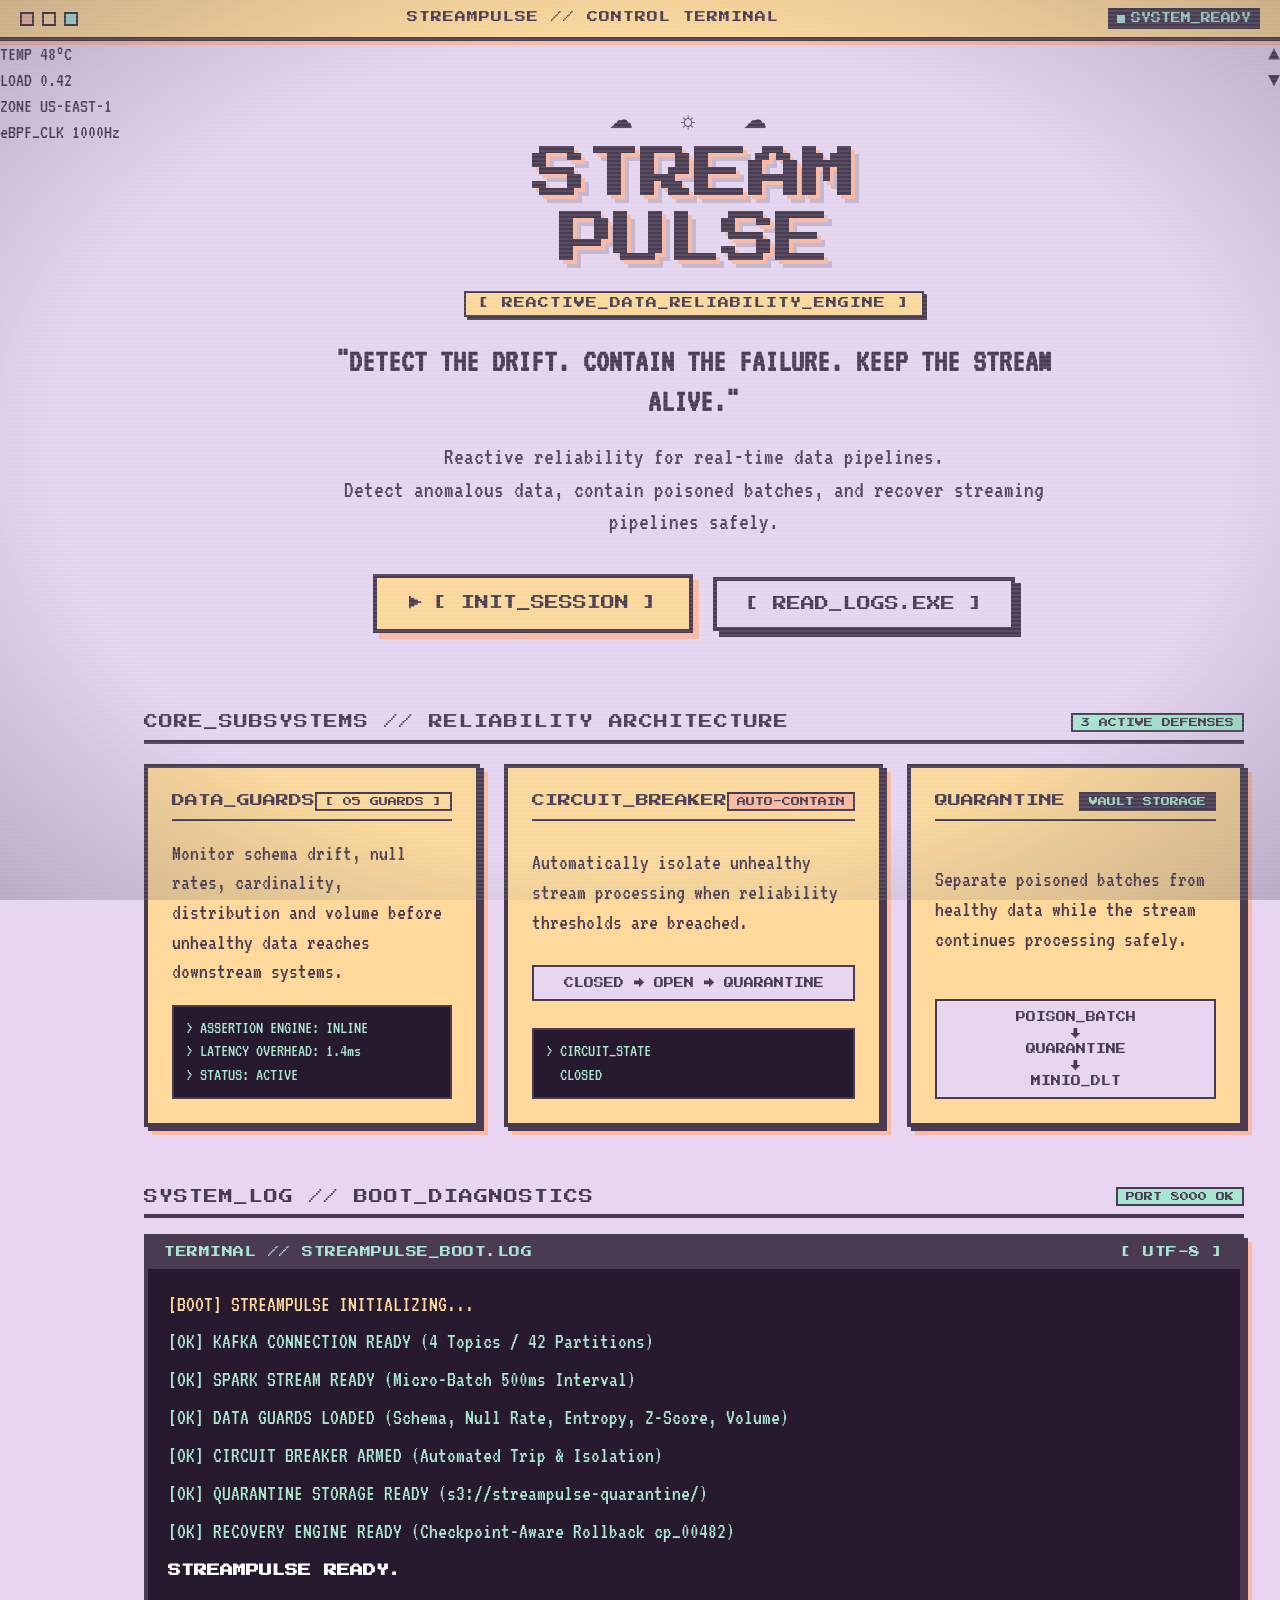
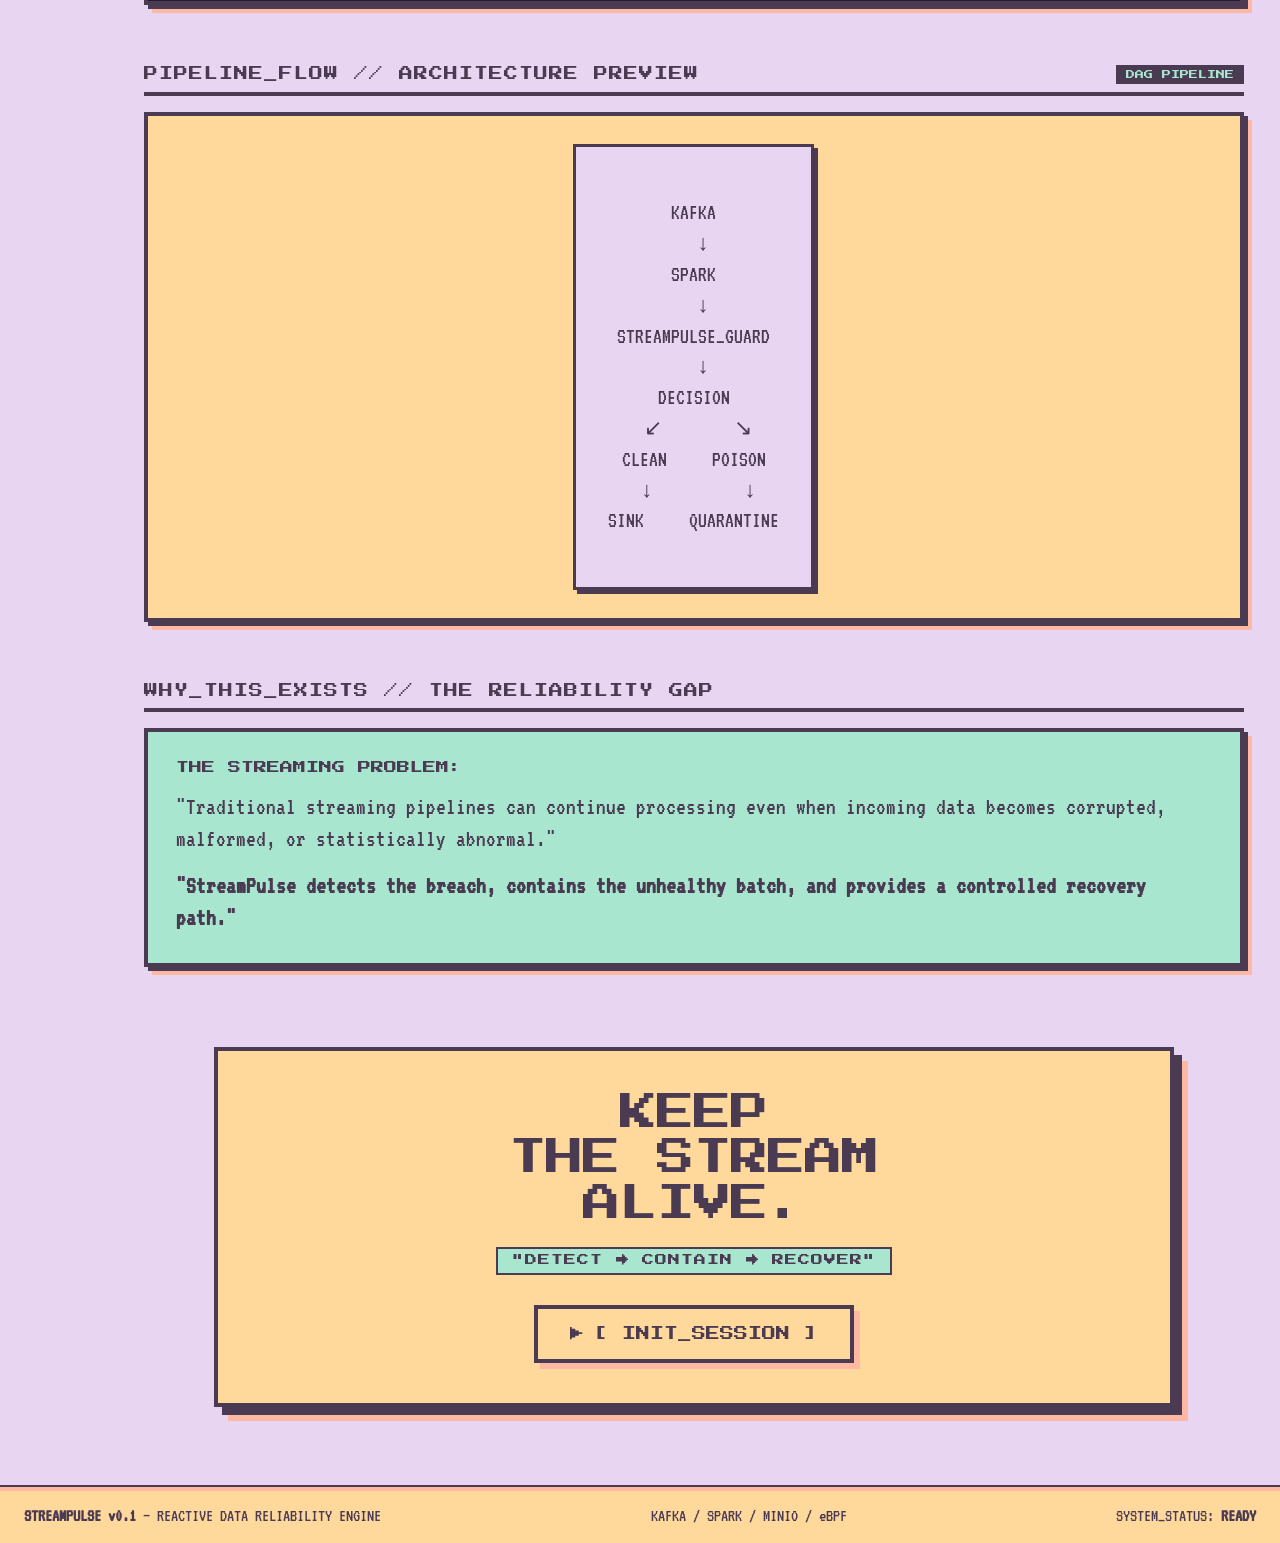
==== commit a98c9ff6: "Add new StreamPulse public landing page entry point and preserve /app dashboard" ====
--- a/index.html
+++ b/index.html
@@ -3,15 +3,14 @@
 <head>
   <meta charset="UTF-8">
   <meta name="viewport" content="width=device-width, initial-scale=1.0">
-  <title>STREAMPULSE // 80s Real-Time Data Reliability & Containment Console</title>
-  <meta name="description" content="Nostalgic 80s pastel terminal control console for StreamPulse data reliability, quarantine, Kafka streams, Spark Structured Streaming, and eBPF telemetry engine.">
-  
-  <!-- CSS Stylesheets -->
+  <title>STREAMPULSE // Reactive Real-Time Data Reliability Engine</title>
+  <meta name="description" content="StreamPulse is a reactive real-time data reliability and containment engine for streaming pipelines (Kafka, Spark, MinIO, eBPF).">
+
+  <!-- Fonts & Base Stylesheets -->
   <link rel="stylesheet" href="styles/terminal-base.css">
   <link rel="stylesheet" href="styles/layout.css">
   <link rel="stylesheet" href="styles/components.css">
-  <link rel="stylesheet" href="styles/pipeline-dag.css">
-  <link rel="stylesheet" href="styles/subsystems.css">
+  <link rel="stylesheet" href="styles/landing.css">
 </head>
 <body class="crt-flicker">
 
@@ -19,1062 +18,270 @@
   <div class="crt-scanlines" aria-hidden="true"></div>
   <div class="crt-vignette" aria-hidden="true"></div>
 
-  <div class="system-shell">
+  <div class="landing-shell">
     
-    <!-- TOP SYSTEM BAR -->
-    <header class="top-system-bar" id="top-system-bar">
-      <div class="system-logo-group">
-        <div class="logo-box-outer">
-          <div class="logo-box-inner">SP</div>
-        </div>
-        <div class="brand-info">
-          <div class="brand-title">STREAMPULSE</div>
-          <div class="brand-subtitle">STREAM RELIABILITY ENGINE</div>
-        </div>
-      </div>
-
-      <!-- Terminal Subsystem Quick Tabs -->
-      <nav class="system-nav-tabs" aria-label="System Subsystems">
-        <button class="nav-tab-btn active" data-subsystem="control" id="tab-control">[ CONTROL ]</button>
-        <button class="nav-tab-btn" data-subsystem="streams" id="tab-streams">[ STREAMS ]</button>
-        <button class="nav-tab-btn" data-subsystem="pipelines" id="tab-pipelines">[ PIPELINES ]</button>
-        <button class="nav-tab-btn" data-subsystem="guards" id="tab-guards">[ GUARDS ]</button>
-        <button class="nav-tab-btn" data-subsystem="circuit" id="tab-circuit">[ CIRCUIT ]</button>
-        <button class="nav-tab-btn" data-subsystem="quarantine" id="tab-quarantine">[ QUARANTINE ]</button>
-        <button class="nav-tab-btn" data-subsystem="telemetry" id="tab-telemetry">[ TELEMETRY ]</button>
-        <button class="nav-tab-btn" data-subsystem="recovery" id="tab-recovery">[ RECOVERY ]</button>
-        <button class="nav-tab-btn" data-subsystem="events" id="tab-events">[ EVENTS ]</button>
-        <button class="nav-tab-btn" data-subsystem="policies" id="tab-policies">[ CONFIG ]</button>
-      </nav>
-
-      <!-- System Status Indicators & Controls -->
-      <div class="top-system-status-group">
-        <div class="system-live-pill" id="system-status-pill">
-          <span class="pulse-dot" id="system-status-dot"></span>
-          <span id="system-status-text">SYSTEM ONLINE</span>
-        </div>
-        <button class="btn-brutalist btn-sm" id="btn-toggle-audio">[ AUDIO: ON ]</button>
-        <button class="btn-icon-terminal" id="btn-toggle-terminal-drawer">[ TERMINAL ]</button>
+    <!-- TOP RETRO WINDOW BAR (CHROME) -->
+    <header class="landing-window-bar">
+      <div class="window-bar-dots">
+        <span class="dot-btn dot-red"></span>
+        <span class="dot-btn dot-yellow"></span>
+        <span class="dot-btn dot-green"></span>
+      </div>
+
+      <div class="window-bar-title">
+        STREAMPULSE // CONTROL TERMINAL
+      </div>
+
+      <div class="window-bar-status">
+        <span class="pulse-dot"></span>
+        <span>SYSTEM_READY</span>
       </div>
     </header>
 
-    <!-- MAIN VIEWPORT WITH PERSISTENT 15-ITEM SIDEBAR -->
-    <div class="main-viewport">
-      
-      <!-- Left Persistent Subsystems Sidebar -->
-      <aside class="left-system-sidebar" aria-label="System Subsystems Navigation">
-        
-        <!-- Category 1: SYSTEM -->
-        <div class="sidebar-category-group">
-          <div class="sidebar-category-title">SYSTEM</div>
-          <a class="sidebar-nav-item active" data-subsystem="control" href="#control">
-            <span>CONTROL</span>
-            <span class="sidebar-nav-num">[01]</span>
+    <!-- MAIN VIEWPORT WITH VINTAGE STATUS SIDEBARS -->
+    <div class="landing-viewport">
+
+      <!-- Left Decorative Status Sidebar -->
+      <aside class="left-status-sidebar" aria-hidden="true">
+        <div class="sidebar-telemetry-item">
+          TEMP <span class="sidebar-telemetry-val">48°C</span>
+        </div>
+        <div class="sidebar-telemetry-item">
+          LOAD <span class="sidebar-telemetry-val">0.42</span>
+        </div>
+        <div class="sidebar-telemetry-item">
+          ZONE <span class="sidebar-telemetry-val">US-EAST-1</span>
+        </div>
+        <div class="sidebar-telemetry-item">
+          eBPF_CLK <span class="sidebar-telemetry-val">1000Hz</span>
+        </div>
+      </aside>
+
+      <!-- Main Landing Content -->
+      <main class="landing-main-content">
+
+        <!-- ==========================================
+             1. HERO SECTION
+             ========================================== -->
+        <section class="landing-hero-section">
+          
+          <div class="hero-pixel-accents" aria-hidden="true">
+            ☁ ☼ ☁
+          </div>
+
+          <h1 class="hero-large-title">
+            STREAM<br>PULSE
+          </h1>
+
+          <div class="hero-engine-badge">
+            [ REACTIVE_DATA_RELIABILITY_ENGINE ]
+          </div>
+
+          <div class="hero-tagline">
+            "DETECT THE DRIFT. CONTAIN THE FAILURE. KEEP THE STREAM ALIVE."
+          </div>
+
+          <div class="hero-subtext">
+            Reactive reliability for real-time data pipelines.<br>
+            Detect anomalous data, contain poisoned batches, and recover streaming pipelines safely.
+          </div>
+
+          <div class="hero-cta-group">
+            <a href="app.html" class="btn-hero-primary" id="btn-init-session">
+              <span>▶</span>
+              <span>[ INIT_SESSION ]</span>
+            </a>
+
+            <button class="btn-hero-secondary" id="btn-read-logs" onclick="document.getElementById('system-log').scrollIntoView({ behavior: 'smooth' })">
+              <span>[ READ_LOGS.EXE ]</span>
+            </button>
+          </div>
+
+        </section>
+
+        <!-- ==========================================
+             2. THREE FEATURE BLOCKS
+             ========================================== -->
+        <section class="landing-features-section">
+          <div class="section-label-banner">
+            <span class="section-title">CORE_SUBSYSTEMS // RELIABILITY ARCHITECTURE</span>
+            <span class="status-badge badge-mint">3 ACTIVE DEFENSES</span>
+          </div>
+
+          <div class="features-grid-3col">
+            
+            <!-- CARD 01: DATA_GUARDS -->
+            <div class="feature-brutalist-card">
+              <div class="card-top-row">
+                <span class="card-title">DATA_GUARDS</span>
+                <span class="status-badge badge-peach">[ 05 GUARDS ]</span>
+              </div>
+              <p class="card-body-text">
+                Monitor schema drift, null rates, cardinality, distribution and volume before unhealthy data reaches downstream systems.
+              </p>
+              <div class="card-mini-terminal">
+                > ASSERTION ENGINE: INLINE<br>
+                > LATENCY OVERHEAD: 1.4ms<br>
+                > STATUS: ACTIVE
+              </div>
+            </div>
+
+            <!-- CARD 02: CIRCUIT_BREAKER -->
+            <div class="feature-brutalist-card">
+              <div class="card-top-row">
+                <span class="card-title">CIRCUIT_BREAKER</span>
+                <span class="status-badge badge-coral">AUTO-CONTAIN</span>
+              </div>
+              <p class="card-body-text">
+                Automatically isolate unhealthy stream processing when reliability thresholds are breached.
+              </p>
+              <div class="card-flow-diagram">
+                CLOSED → OPEN → QUARANTINE
+              </div>
+              <div class="card-mini-terminal">
+                > CIRCUIT_STATE<br>
+                &nbsp;&nbsp;CLOSED
+              </div>
+            </div>
+
+            <!-- CARD 03: QUARANTINE -->
+            <div class="feature-brutalist-card">
+              <div class="card-top-row">
+                <span class="card-title">QUARANTINE</span>
+                <span class="status-badge badge-purple">VAULT STORAGE</span>
+              </div>
+              <p class="card-body-text">
+                Separate poisoned batches from healthy data while the stream continues processing safely.
+              </p>
+              <div class="card-flow-diagram">
+                POISON_BATCH<br>
+                ↓<br>
+                QUARANTINE<br>
+                ↓<br>
+                MINIO_DLT
+              </div>
+            </div>
+
+          </div>
+        </section>
+
+        <!-- ==========================================
+             3. SYSTEM LOG SECTION
+             ========================================== -->
+        <section class="system-log-section" id="system-log">
+          <div class="section-label-banner">
+            <span class="section-title">SYSTEM_LOG // BOOT_DIAGNOSTICS</span>
+            <span class="status-badge badge-mint">PORT 8000 OK</span>
+          </div>
+
+          <div class="log-terminal-window">
+            <div class="log-terminal-header">
+              <span>TERMINAL // STREAMPULSE_BOOT.LOG</span>
+              <span>[ UTF-8 ]</span>
+            </div>
+            <div class="log-terminal-content">
+              <div class="log-line-boot">[BOOT] STREAMPULSE INITIALIZING...</div>
+              <div class="log-line-ok">[OK] KAFKA CONNECTION READY (4 Topics / 42 Partitions)</div>
+              <div class="log-line-ok">[OK] SPARK STREAM READY (Micro-Batch 500ms Interval)</div>
+              <div class="log-line-ok">[OK] DATA GUARDS LOADED (Schema, Null Rate, Entropy, Z-Score, Volume)</div>
+              <div class="log-line-ok">[OK] CIRCUIT BREAKER ARMED (Automated Trip & Isolation)</div>
+              <div class="log-line-ok">[OK] QUARANTINE STORAGE READY (s3://streampulse-quarantine/)</div>
+              <div class="log-line-ok">[OK] RECOVERY ENGINE READY (Checkpoint-Aware Rollback cp_00482)</div>
+              <div class="log-line-ready">STREAMPULSE READY.</div>
+            </div>
+          </div>
+        </section>
+
+        <!-- ==========================================
+             4. PIPELINE PREVIEW
+             ========================================== -->
+        <section class="pipeline-preview-section">
+          <div class="section-label-banner">
+            <span class="section-title">PIPELINE_FLOW // ARCHITECTURE PREVIEW</span>
+            <span class="status-badge badge-purple">DAG PIPELINE</span>
+          </div>
+
+          <div class="pipeline-diagram-box">
+            <div class="ascii-pipeline-flow">
+KAFKA
+  ↓
+SPARK
+  ↓
+STREAMPULSE_GUARD
+  ↓
+DECISION
+ ↙        ↘
+CLEAN     POISON
+ ↓          ↓
+SINK     QUARANTINE
+            </div>
+          </div>
+        </section>
+
+        <!-- ==========================================
+             5. WHY STREAMPULSE
+             ========================================== -->
+        <section class="why-exists-section">
+          <div class="section-label-banner">
+            <span class="section-title">WHY_THIS_EXISTS // THE RELIABILITY GAP</span>
+          </div>
+
+          <div class="why-exists-card">
+            <div class="why-exists-title">THE STREAMING PROBLEM:</div>
+            <p class="why-exists-text">
+              "Traditional streaming pipelines can continue processing even when incoming data becomes corrupted, malformed, or statistically abnormal."
+            </p>
+            <p class="why-exists-text" style="font-weight: bold;">
+              "StreamPulse detects the breach, contains the unhealthy batch, and provides a controlled recovery path."
+            </p>
+          </div>
+        </section>
+
+        <!-- ==========================================
+             6. FINAL CALL TO ACTION
+             ========================================== -->
+        <section class="landing-final-cta-section">
+          <h2 class="final-cta-title">
+            KEEP<br>THE STREAM<br>ALIVE.
+          </h2>
+
+          <div class="final-cta-promise">
+            "DETECT → CONTAIN → RECOVER"
+          </div>
+
+          <a href="app.html" class="btn-hero-primary" style="margin-top: 10px;">
+            <span>▶</span>
+            <span>[ INIT_SESSION ]</span>
           </a>
-          <a class="sidebar-nav-item" data-subsystem="streams" href="#streams">
-            <span>STREAMS</span>
-            <span class="sidebar-nav-num">[02]</span>
-          </a>
-          <a class="sidebar-nav-item" data-subsystem="pipelines" href="#pipelines">
-            <span>PIPELINES</span>
-            <span class="sidebar-nav-num">[03]</span>
-          </a>
-        </div>
-
-        <!-- Category 2: GUARDS -->
-        <div class="sidebar-category-group">
-          <div class="sidebar-category-title">GUARDS</div>
-          <a class="sidebar-nav-item" data-subsystem="schema" href="#schema">
-            <span>SCHEMA</span>
-            <span class="sidebar-nav-num">[04]</span>
-          </a>
-          <a class="sidebar-nav-item" data-subsystem="null-rate" href="#null-rate">
-            <span>NULL RATE</span>
-            <span class="sidebar-nav-num">[05]</span>
-          </a>
-          <a class="sidebar-nav-item" data-subsystem="cardinality" href="#cardinality">
-            <span>CARDINALITY</span>
-            <span class="sidebar-nav-num">[06]</span>
-          </a>
-          <a class="sidebar-nav-item" data-subsystem="distribution" href="#distribution">
-            <span>DISTRIBUTION</span>
-            <span class="sidebar-nav-num">[07]</span>
-          </a>
-          <a class="sidebar-nav-item" data-subsystem="volume" href="#volume">
-            <span>VOLUME</span>
-            <span class="sidebar-nav-num">[08]</span>
-          </a>
-        </div>
-
-        <!-- Category 3: RELIABILITY -->
-        <div class="sidebar-category-group">
-          <div class="sidebar-category-title">RELIABILITY</div>
-          <a class="sidebar-nav-item" data-subsystem="circuit" href="#circuit">
-            <span>CIRCUIT BREAKER</span>
-            <span class="sidebar-nav-num">[09]</span>
-          </a>
-          <a class="sidebar-nav-item" data-subsystem="quarantine" href="#quarantine">
-            <span>QUARANTINE</span>
-            <span class="sidebar-nav-num">[10]</span>
-          </a>
-          <a class="sidebar-nav-item" data-subsystem="recovery" href="#recovery">
-            <span>RECOVERY</span>
-            <span class="sidebar-nav-num">[11]</span>
-          </a>
-        </div>
-
-        <!-- Category 4: INFRASTRUCTURE -->
-        <div class="sidebar-category-group">
-          <div class="sidebar-category-title">INFRASTRUCTURE</div>
-          <a class="sidebar-nav-item" data-subsystem="telemetry" href="#telemetry">
-            <span>TELEMETRY</span>
-            <span class="sidebar-nav-num">[12]</span>
-          </a>
-          <a class="sidebar-nav-item" data-subsystem="events" href="#events">
-            <span>EVENTS</span>
-            <span class="sidebar-nav-num">[13]</span>
-          </a>
-        </div>
-
-        <!-- Category 5: CONFIGURATION -->
-        <div class="sidebar-category-group">
-          <div class="sidebar-category-title">CONFIGURATION</div>
-          <a class="sidebar-nav-item" data-subsystem="policies" href="#policies">
-            <span>POLICIES</span>
-            <span class="sidebar-nav-num">[14]</span>
-          </a>
-          <a class="sidebar-nav-item" data-subsystem="settings" href="#settings">
-            <span>SETTINGS</span>
-            <span class="sidebar-nav-num">[15]</span>
-          </a>
-        </div>
-
+        </section>
+
+      </main>
+
+      <!-- Right Decorative Status Sidebar -->
+      <aside class="right-status-sidebar" aria-hidden="true">
+        <div class="arrow-pixel-up">▲</div>
+        <div class="vertical-pulse-track">
+          <div class="vertical-pulse-beacon"></div>
+        </div>
+        <div class="arrow-pixel-down">▼</div>
       </aside>
 
-      <!-- Main Content Workspace -->
-      <main class="content-workspace">
-
-        <!-- ==========================================
-             [01] CONTROL CENTER VIEW
-             ========================================== -->
-        <section class="subsystem-view active-view" id="view-control">
-          
-          <!-- Incident Alert Banner (Toggled dynamically) -->
-          <div class="incident-alert-banner" id="incident-alert-banner" style="display: none;">
-            <div class="alert-title-row">
-              <span class="alert-tag">!! SYSTEM EVENT !!</span>
-              <span class="alert-message" id="incident-alert-text">DATA QUALITY BREACH: NULL RATE SPIKE (27.41% > 15.00%)</span>
-            </div>
-            <div style="display:flex; gap:8px;">
-              <button class="btn-brutalist btn-sm" onclick="window.openIncidentModal()">[ INSPECT INCIDENT ]</button>
-              <button class="btn-brutalist btn-sm btn-dark" onclick="window.Simulator.healSystem()">[ AUTO-REMEDIATE ]</button>
-            </div>
-          </div>
-
-          <!-- Top Metric Cards Grid -->
-          <div class="control-metrics-grid">
-            <div class="metric-stat-box">
-              <span class="metric-stat-label">TOTAL INGESTION RATE</span>
-              <span class="metric-stat-value" id="metric-events-sec">44,207</span>
-              <div class="metric-stat-sub">
-                <span>EVENTS / SEC</span>
-                <span class="status-badge badge-mint">NORMAL</span>
-              </div>
-            </div>
-
-            <div class="metric-stat-box">
-              <span class="metric-stat-label">AGGREGATE CONSUMER LAG</span>
-              <span class="metric-stat-value" id="metric-consumer-lag">4,634</span>
-              <div class="metric-stat-sub">
-                <span>MSGS IN BACKLOG</span>
-                <span class="status-badge badge-peach">OPTIMAL</span>
-              </div>
-            </div>
-
-            <div class="metric-stat-box">
-              <span class="metric-stat-label">ACTIVE NULL RATE</span>
-              <span class="metric-stat-value" id="metric-null-rate">2.14%</span>
-              <div class="metric-stat-sub">
-                <span>LIMIT THRESHOLD: 15.00%</span>
-                <span class="status-badge badge-mint">HEALTHY</span>
-              </div>
-            </div>
-
-            <div class="metric-stat-box">
-              <span class="metric-stat-label">ACTIVE INCIDENTS</span>
-              <span class="metric-stat-value" id="metric-incidents-count">00</span>
-              <div class="metric-stat-sub">
-                <span>CONTAINED / ISOLATED</span>
-                <span class="status-badge badge-purple">STABLE</span>
-              </div>
-            </div>
-          </div>
-
-          <!-- Interactive Anomaly Injector Action Bar -->
-          <div class="control-action-bar">
-            <div style="display: flex; align-items: center; gap: 8px;">
-              <span style="font-family: var(--font-heading); font-size: 10px;">TEST SIMULATION INJECTOR:</span>
-            </div>
-            <div style="display: flex; gap: 8px; flex-wrap: wrap;">
-              <button class="btn-brutalist btn-sm btn-coral" id="btn-inject-null" onclick="window.Simulator.injectNullSpike()">[ INJECT NULL SPIKE ]</button>
-              <button class="btn-brutalist btn-sm btn-coral" id="btn-inject-schema" onclick="window.Simulator.injectSchemaDrift()">[ INJECT SCHEMA DRIFT ]</button>
-              <button class="btn-brutalist btn-sm btn-coral" id="btn-inject-volume" onclick="window.Simulator.injectVolumeBreach()">[ INJECT VOLUME SURGE ]</button>
-              <button class="btn-brutalist btn-sm" id="btn-inject-net" onclick="window.Simulator.injectNetworkDegradation()">[ INJECT eBPF LATENCY ]</button>
-              <button class="btn-brutalist btn-sm btn-mint" id="btn-heal-system" onclick="window.Simulator.healSystem()">[ RESTORE & HEAL ]</button>
-            </div>
-          </div>
-
-          <!-- Live Streaming Pipeline DAG Visualization -->
-          <div class="pipeline-dag-container">
-            <div class="pipeline-dag-header">
-              <span class="dag-title">LIVE DISTRIBUTED PIPELINE DAG (CLICK ANY NODE FOR DIAGNOSTICS)</span>
-              <span class="dag-status-pill">● KINETIC FLOW ACTIVE</span>
-            </div>
-
-            <div class="pipeline-dag-flow">
-              <!-- Node 1: KAFKA -->
-              <div class="dag-node" onclick="window.DAG.inspectNode('kafka')">
-                <div class="dag-node-type">
-                  <span>INGESTION</span>
-                  <span class="status-badge badge-mint">LIVE</span>
-                </div>
-                <div class="dag-node-name">KAFKA CLUSTER</div>
-                <div class="dag-node-stat">
-                  <span>4 TOPICS</span>
-                  <span>42 PARTS</span>
-                </div>
-              </div>
-
-              <!-- Connector 1 -->
-              <div class="dag-connector">
-                <div class="connector-line">
-                  <div class="connector-packet"></div>
-                </div>
-              </div>
-
-              <!-- Node 2: SPARK STRUCTURED STREAMING -->
-              <div class="dag-node" onclick="window.DAG.inspectNode('spark')">
-                <div class="dag-node-type">
-                  <span>RUNTIME</span>
-                  <span class="status-badge badge-mint">500ms</span>
-                </div>
-                <div class="dag-node-name">SPARK STREAMING</div>
-                <div class="dag-node-stat">
-                  <span>BATCH #00483</span>
-                  <span>8 EXECS</span>
-                </div>
-              </div>
-
-              <!-- Connector 2 -->
-              <div class="dag-connector">
-                <div class="connector-line">
-                  <div class="connector-packet"></div>
-                </div>
-              </div>
-
-              <!-- Node 3: STREAMPULSE GUARD -->
-              <div class="dag-node" onclick="window.DAG.inspectNode('guard')">
-                <div class="dag-node-type">
-                  <span>ASSERTION</span>
-                  <span class="status-badge badge-peach">05 GUARDS</span>
-                </div>
-                <div class="dag-node-name">STREAMPULSE GUARD</div>
-                <div class="dag-node-stat">
-                  <span>INLINE D/Q</span>
-                  <span>1.4ms</span>
-                </div>
-              </div>
-
-              <!-- Branch Connector -->
-              <div class="dag-connector">
-                <div class="connector-line">
-                  <div class="connector-packet"></div>
-                </div>
-              </div>
-
-              <!-- Branch Columns: CLEAN vs POISON -->
-              <div class="dag-branch-column">
-                <!-- Clean Route -->
-                <div style="display: flex; align-items: center; gap: 12px;">
-                  <div class="dag-node node-clean" onclick="window.DAG.inspectNode('clean')" style="width: 150px;">
-                    <div class="dag-node-type">CLEAN</div>
-                    <div class="dag-node-name">VALID SINK</div>
-                    <div class="dag-node-stat"><span>100% PASS</span></div>
-                  </div>
-                  <div class="dag-connector" style="min-width: 30px;">
-                    <div class="connector-line"><div class="connector-packet"></div></div>
-                  </div>
-                  <div class="dag-node" onclick="window.DAG.inspectNode('minio')" style="width: 170px;">
-                    <div class="dag-node-type">STORAGE</div>
-                    <div class="dag-node-name">MINIO / POSTGRES</div>
-                    <div class="dag-node-stat"><span>PARQUET LAKE</span></div>
-                  </div>
-                </div>
-
-                <!-- Poison Route -->
-                <div style="display: flex; align-items: center; gap: 12px;">
-                  <div class="dag-node node-poison" onclick="window.DAG.inspectNode('poison')" style="width: 150px;">
-                    <div class="dag-node-type">POISON</div>
-                    <div class="dag-node-name">CONTAINED</div>
-                    <div class="dag-node-stat"><span>ISOLATED</span></div>
-                  </div>
-                  <div class="dag-connector" style="min-width: 30px;">
-                    <div class="connector-line"><div class="connector-packet poison-packet"></div></div>
-                  </div>
-                  <div class="dag-node node-poison" onclick="window.DAG.inspectNode('quarantine')" style="width: 170px;">
-                    <div class="dag-node-type">VAULT</div>
-                    <div class="dag-node-name">QUARANTINE DLQ</div>
-                    <div class="dag-node-stat"><span>cp_00482 ROLLBACK</span></div>
-                  </div>
-                </div>
-              </div>
-            </div>
-          </div>
-        </section>
-
-        <!-- ==========================================
-             [02] STREAMS MONITOR VIEW
-             ========================================== -->
-        <section class="subsystem-view" id="view-streams">
-          <div class="terminal-window">
-            <div class="terminal-window-header">
-              <div class="terminal-window-title">SUBSYSTEM // [02] ACTIVE KAFKA STREAMS MONITOR</div>
-              <div class="terminal-window-controls">
-                <span class="status-badge badge-mint">04 STREAMS RUNNING</span>
-              </div>
-            </div>
-            <div class="terminal-window-body" style="padding: 0;">
-              <div class="terminal-table-wrap">
-                <table class="terminal-table">
-                  <thead>
-                    <tr>
-                      <th>STREAM</th>
-                      <th>STATE</th>
-                      <th>EVENT RATE</th>
-                      <th>CONSUMER LAG</th>
-                      <th>LAST OFFSET</th>
-                      <th>PARTS</th>
-                      <th>SCHEMA</th>
-                      <th>CIRCUIT</th>
-                    </tr>
-                  </thead>
-                  <tbody id="streams-table-body">
-                    <!-- Populated dynamically via JS -->
-                  </tbody>
-                </table>
-              </div>
-            </div>
-          </div>
-
-          <!-- Stream Detail Drawer -->
-          <div class="stream-inspector-drawer">
-            <div>
-              <div style="font-family: var(--font-heading); font-size: 10px; margin-bottom: 8px;">SELECTED STREAM CONFIGURATION:</div>
-              <div style="display: flex; flex-direction: column; gap: 6px;">
-                <div class="telemetry-row"><span>TOPIC:</span> <strong id="drawer-stream-topic">prod.cdc.orders.v2</strong></div>
-                <div class="telemetry-row"><span>RATE:</span> <strong id="drawer-stream-rate">18,421 records/sec</strong></div>
-                <div class="telemetry-row"><span>CONSUMER LAG:</span> <strong id="drawer-stream-lag">2,381 msgs</strong></div>
-                <div class="telemetry-row"><span>CURRENT BATCH:</span> <strong id="drawer-stream-batch">#00483</strong></div>
-                <div class="telemetry-row"><span>SCHEMA VERSION:</span> <strong id="drawer-stream-schema">v2.4.0 (Avro)</strong></div>
-              </div>
-            </div>
-
-            <div>
-              <div style="font-family: var(--font-heading); font-size: 10px; margin-bottom: 8px;">PARTITION LEADER DISTRIBUTION:</div>
-              <div class="stream-part-list">
-                <div class="part-item"><span>PARTITION #0 [Broker 101]</span> <span>OFFSET: 611,480 (Lag: 290)</span></div>
-                <div class="part-item"><span>PARTITION #1 [Broker 102]</span> <span>OFFSET: 611,502 (Lag: 301)</span></div>
-                <div class="part-item"><span>PARTITION #2 [Broker 103]</span> <span>OFFSET: 611,490 (Lag: 284)</span></div>
-                <div class="part-item"><span>PARTITION #3 [Broker 101]</span> <span>OFFSET: 611,510 (Lag: 312)</span></div>
-                <div class="part-item"><span>PARTITION #4 [Broker 102]</span> <span>OFFSET: 611,475 (Lag: 298)</span></div>
-                <div class="part-item"><span>PARTITION #5 [Broker 103]</span> <span>OFFSET: 611,488 (Lag: 304)</span></div>
-                <div class="part-item"><span>PARTITION #6 [Broker 101]</span> <span>OFFSET: 611,520 (Lag: 295)</span></div>
-                <div class="part-item"><span>PARTITION #7 [Broker 102]</span> <span>OFFSET: 611,515 (Lag: 297)</span></div>
-              </div>
-            </div>
-          </div>
-        </section>
-
-        <!-- ==========================================
-             [03] PIPELINES VIEW
-             ========================================== -->
-        <section class="subsystem-view" id="view-pipelines">
-          <div class="terminal-window">
-            <div class="terminal-window-header">
-              <div class="terminal-window-title">SUBSYSTEM // [03] CONFIG PIPELINES</div>
-              <span class="status-badge badge-mint">03 CONFIGURED</span>
-            </div>
-            <div class="terminal-window-body">
-              <div class="pipelines-grid" id="pipelines-grid-container">
-                <!-- Populated dynamically via JS -->
-              </div>
-            </div>
-          </div>
-        </section>
-
-        <!-- ==========================================
-             [04] SCHEMA GUARD VIEW
-             ========================================== -->
-        <section class="subsystem-view" id="view-schema">
-          <div class="terminal-window">
-            <div class="terminal-window-header">
-              <div class="terminal-window-title">GUARD // [04] SCHEMA INTEGRITY & DRIFT DETECTOR</div>
-              <span class="status-badge badge-mint">MODE: STRICT_AVRO</span>
-            </div>
-            <div class="terminal-window-body">
-              <div style="font-size: 20px;">
-                Evaluates every micro-batch against registered schema definitions. Detects missing mandatory columns, unannounced field additions, and data type mismatch regressions.
-              </div>
-
-              <div class="schema-diff-grid">
-                <div class="schema-box">
-                  <div style="font-family:var(--font-heading); font-size:10px; border-bottom:2px solid var(--deep-purple); padding-bottom:6px; margin-bottom:8px; color:var(--healthy-mint);">
-                    EXPECTED SCHEMA (v2.4.0)
-                  </div>
-                  <div class="schema-field-row"><span>order_id: String (UUID)</span> <span>REQUIRED</span></div>
-                  <div class="schema-field-row"><span>customer_id: String</span> <span>NON-NULL</span></div>
-                  <div class="schema-field-row"><span>amount: Double</span> <span>NON-NULL</span></div>
-                  <div class="schema-field-row"><span>status: String</span> <span>EXPECTED</span></div>
-                  <div class="schema-field-row"><span>timestamp: Long (UTC)</span> <span>REQUIRED</span></div>
-                </div>
-
-                <div class="schema-box">
-                  <div style="font-family:var(--font-heading); font-size:10px; border-bottom:2px solid var(--deep-purple); padding-bottom:6px; margin-bottom:8px; color:var(--alert-coral);">
-                    RECEIVED IN BATCH #00483 (DRIFT DETECTED)
-                  </div>
-                  <div class="schema-field-row"><span>order_id: String (UUID)</span> <span class="status-badge badge-mint">MATCH</span></div>
-                  <div class="schema-field-row"><span>customer_id: null</span> <span class="status-badge badge-coral">NULL_VIOLATION</span></div>
-                  <div class="schema-field-row"><span>amount: Double</span> <span class="status-badge badge-mint">MATCH</span></div>
-                  <div class="schema-field-row"><span class="field-missing">status: [MISSING]</span> <span class="status-badge badge-coral">MISSING</span></div>
-                  <div class="schema-field-row"><span class="field-unexpected">state: String [UNEXPECTED]</span> <span class="status-badge badge-peach">UNEXPECTED</span></div>
-                </div>
-              </div>
-
-              <div style="margin-top:16px; background:var(--panel-peach); border:2px solid var(--deep-purple); padding:12px; display:flex; justify-content:space-between; align-items:center;">
-                <div>
-                  <span style="font-family:var(--font-heading); font-size:10px;">ACTION TRIGGER:</span>
-                  <span style="font-weight:bold; margin-left:8px;">AUTOMATIC QUARANTINE TO MinIO VAULT</span>
-                </div>
-                <button class="btn-brutalist btn-sm btn-coral" onclick="window.Simulator.injectSchemaDrift()">[ TEST SCHEMA DRIFT ]</button>
-              </div>
-            </div>
-          </div>
-        </section>
-
-        <!-- ==========================================
-             [05] NULL RATE GUARD VIEW
-             ========================================== -->
-        <section class="subsystem-view" id="view-null-rate">
-          <div class="terminal-window">
-            <div class="terminal-window-header">
-              <div class="terminal-window-title">GUARD // [05] NULL RATE MONITOR</div>
-              <span class="status-badge badge-mint">THRESHOLD: 15.00%</span>
-            </div>
-            <div class="terminal-window-body">
-              <div style="font-size: 20px;">
-                Tracks the proportion of empty, None, and null-valued columns in real-time streams. Spikes indicate producer-side bugs or corrupted serialization.
-              </div>
-
-              <div style="margin:16px 0; background:var(--panel-peach); border:3px solid var(--deep-purple); padding:16px;">
-                <div style="font-family:var(--font-heading); font-size:10px; margin-bottom:10px;">NULL RATE HISTORICAL BATCH PROGRESSION:</div>
-                <div style="display:flex; justify-content:space-between; align-items:flex-end; gap:8px; height:120px; border-bottom:2px solid var(--deep-purple); padding-bottom:4px;">
-                  <div style="flex:1; text-align:center;">
-                    <div style="background:var(--healthy-mint); height:18px; margin:0 auto; width:80%;"></div>
-                    <div style="font-size:14px; margin-top:4px;">#00479 (2.14%)</div>
-                  </div>
-                  <div style="flex:1; text-align:center;">
-                    <div style="background:var(--healthy-mint); height:20px; margin:0 auto; width:80%;"></div>
-                    <div style="font-size:14px; margin-top:4px;">#00480 (2.18%)</div>
-                  </div>
-                  <div style="flex:1; text-align:center;">
-                    <div style="background:var(--healthy-mint); height:16px; margin:0 auto; width:80%;"></div>
-                    <div style="font-size:14px; margin-top:4px;">#00481 (2.03%)</div>
-                  </div>
-                  <div style="flex:1; text-align:center;">
-                    <div style="background:var(--healthy-mint); height:19px; margin:0 auto; width:80%;"></div>
-                    <div style="font-size:14px; margin-top:4px;">#00482 (2.11%)</div>
-                  </div>
-                  <div style="flex:1; text-align:center;">
-                    <div style="background:var(--alert-coral); height:90px; margin:0 auto; width:80%; animation:alertPulse 1s infinite;"></div>
-                    <div style="font-size:14px; margin-top:4px; color:red; font-weight:bold;">#00483 (27.41%)</div>
-                  </div>
-                </div>
-              </div>
-
-              <div style="display:flex; justify-content:flex-end;">
-                <button class="btn-brutalist btn-coral" onclick="window.Simulator.injectNullSpike()">[ TRIGGER NULL SPIKE BREACH ]</button>
-              </div>
-            </div>
-          </div>
-        </section>
-
-        <!-- ==========================================
-             [06] CARDINALITY GUARD VIEW
-             ========================================== -->
-        <section class="subsystem-view" id="view-cardinality">
-          <div class="terminal-window">
-            <div class="terminal-window-header">
-              <div class="terminal-window-title">GUARD // [06] CARDINALITY DIVERSITY MONITOR</div>
-              <span class="status-badge badge-mint">STATUS: NOMINAL</span>
-            </div>
-            <div class="terminal-window-body">
-              <div style="font-size: 20px;">
-                Measures Shannon entropy of partition key distributions to guard against key hot-spotting, stuck producers, or synthetic load flooding.
-              </div>
-
-              <div style="display:grid; grid-template-columns:1fr 1fr; gap:16px; margin:16px 0;">
-                <div class="metric-stat-box">
-                  <span class="metric-stat-label">BASELINE KEY DIVERSITY</span>
-                  <span class="metric-stat-value">12,420</span>
-                  <span class="metric-stat-sub">DISTINCT KEYS / 10K MSGS</span>
-                </div>
-                <div class="metric-stat-box">
-                  <span class="metric-stat-label">CURRENT OBSERVED RATIO</span>
-                  <span class="metric-stat-value">1.20x</span>
-                  <span class="metric-stat-sub">THRESHOLD BOUND: > 0.40x ENTROPY</span>
-                </div>
-              </div>
-            </div>
-          </div>
-        </section>
-
-        <!-- ==========================================
-             [07] DISTRIBUTION GUARD VIEW
-             ========================================== -->
-        <section class="subsystem-view" id="view-distribution">
-          <div class="terminal-window">
-            <div class="terminal-window-header">
-              <div class="terminal-window-title">GUARD // [07] NUMERICAL DISTRIBUTION & Z-SCORE DRIFT</div>
-              <span class="status-badge badge-mint">Z-SCORE: 1.12</span>
-            </div>
-            <div class="terminal-window-body">
-              <div style="font-size: 20px;">
-                Evaluates distribution drift across streaming financial figures (e.g. order amount, transaction currency conversion). Flags Z-score outliers (> 3.50σ).
-              </div>
-
-              <div style="background:var(--panel-peach); border:3px solid var(--deep-purple); padding:16px; margin:16px 0;">
-                <div class="telemetry-row"><span>BASELINE MEAN ($):</span> <strong>$142.50 (σ = $28.40)</strong></div>
-                <div class="telemetry-row"><span>CURRENT BATCH MEAN ($):</span> <strong>$146.10 (σ = $29.10)</strong></div>
-                <div class="telemetry-row"><span>CALCULATED Z-SCORE:</span> <strong style="color:green;">1.12 NOMINAL</strong></div>
-                <div class="telemetry-row"><span>MAX PERMISSIBLE BOUND:</span> <strong>3.50 Z-SCORE</strong></div>
-              </div>
-            </div>
-          </div>
-        </section>
-
-        <!-- ==========================================
-             [08] VOLUME GUARD VIEW
-             ========================================== -->
-        <section class="subsystem-view" id="view-volume">
-          <div class="terminal-window">
-            <div class="terminal-window-header">
-              <div class="terminal-window-title">GUARD // [08] VOLUME & THROUGHPUT SURGE DETECTOR</div>
-              <span class="status-badge badge-mint">MAX SURGE: +50.00%</span>
-            </div>
-            <div class="terminal-window-body">
-              <div style="font-size: 20px;">
-                Monitors throughput deviation against rolling averages to contain retry storms, runaway client loops, and DDoS spikes before downstream database locks occur.
-              </div>
-
-              <div style="display:grid; grid-template-columns:1fr 1fr; gap:16px; margin:16px 0;">
-                <div class="metric-stat-box">
-                  <span class="metric-stat-label">EXPECTED EVENTS / MIN</span>
-                  <span class="metric-stat-value">100,000</span>
-                  <span class="metric-stat-sub">ROLLING 60-SEC WINDOW</span>
-                </div>
-                <div class="metric-stat-box">
-                  <span class="metric-stat-label">OBSERVED RATE DEVIATION</span>
-                  <span class="metric-stat-value">+4.20%</span>
-                  <span class="metric-stat-sub">STATUS: NORMAL</span>
-                </div>
-              </div>
-
-              <div style="display:flex; justify-content:flex-end;">
-                <button class="btn-brutalist btn-coral" onclick="window.Simulator.injectVolumeBreach()">[ SIMULATE +184% RETRY STORM ]</button>
-              </div>
-            </div>
-          </div>
-        </section>
-
-        <!-- ==========================================
-             [09] CIRCUIT BREAKER VIEW
-             ========================================== -->
-        <section class="subsystem-view" id="view-circuit">
-          <div class="circuit-state-display">
-            
-            <!-- Left: Kinetic Finite State Machine Diagram -->
-            <div class="circuit-state-machine">
-              <div style="font-family: var(--font-heading); font-size: 11px; margin-bottom: 6px;">FINITE STATE MACHINE (KINETIC TRANSITIONS):</div>
-
-              <div class="fsm-step active-step" id="fsm-step-closed">
-                <span>[01] CLOSED (NORMAL FLOW)</span>
-                <span class="status-badge badge-mint">COMMITTING</span>
-              </div>
-              <div class="fsm-step-arrow">▼ (Guard Assertion Breach Detected)</div>
-
-              <div class="fsm-step" id="fsm-step-breach">
-                <span>[02] BREACH DETECTED</span>
-                <span class="status-badge badge-coral">ASSERTION FAILED</span>
-              </div>
-              <div class="fsm-step-arrow">▼ (Sink Commits Halted)</div>
-
-              <div class="fsm-step" id="fsm-step-open">
-                <span>[03] OPEN (CIRCUIT TRIPPED)</span>
-                <span class="status-badge badge-coral">BLOCKED</span>
-              </div>
-              <div class="fsm-step-arrow">▼ (Poison Batch Isolated to Vault)</div>
-
-              <div class="fsm-step" id="fsm-step-quarantine">
-                <span>[04] QUARANTINE CONTAINMENT</span>
-                <span class="status-badge badge-purple">ISOLATED</span>
-              </div>
-              <div class="fsm-step-arrow">▼ (Canary Probe Batch Injected)</div>
-
-              <div class="fsm-step" id="fsm-step-halfopen">
-                <span>[05] HALF-OPEN (CANARY PROBE)</span>
-                <span class="status-badge badge-peach">TESTING</span>
-              </div>
-              <div class="fsm-step-arrow">▼ (Checkpoint Restored & Verified)</div>
-
-              <div class="fsm-step" id="fsm-step-recovered">
-                <span>[06] RECOVERED</span>
-                <span class="status-badge badge-mint">SAFE</span>
-              </div>
-            </div>
-
-            <!-- Right: Current Live Breaker Status & Manual Actions -->
-            <div class="circuit-live-panel">
-              <div>
-                <div style="font-family: var(--font-heading); font-size: 11px; margin-bottom: 12px;">CURRENT CIRCUIT BREAKER STATUS:</div>
-                <div class="circuit-huge-state" id="circuit-huge-state">STATE: CLOSED</div>
-
-                <div style="margin-top: 16px; display: flex; flex-direction: column; gap: 8px;">
-                  <div class="telemetry-row"><span>TRIGGER REASON:</span> <strong id="circuit-state-reason">NONE</strong></div>
-                  <div class="telemetry-row"><span>AFFECTED STREAM:</span> <strong id="circuit-state-stream">orders</strong></div>
-                  <div class="telemetry-row"><span>ACTIVE BATCH:</span> <strong id="circuit-state-batch">#00483</strong></div>
-                  <div class="telemetry-row"><span>PIPELINE ACTION:</span> <strong id="circuit-state-action">COMMITTING CLEAN SINK</strong></div>
-                </div>
-              </div>
-
-              <div style="border-top: 2px dashed var(--deep-purple); padding-top: 14px; display: flex; gap: 8px; flex-wrap: wrap;">
-                <button class="btn-brutalist btn-coral" onclick="window.CircuitBreaker.manualTrip()">[ TRIP BREAKER ]</button>
-                <button class="btn-brutalist btn-sm" onclick="window.CircuitBreaker.manualHalfOpen()">[ PROBE HALF-OPEN ]</button>
-                <button class="btn-brutalist btn-mint" onclick="window.CircuitBreaker.manualReset()">[ RESET TO CLOSED ]</button>
-              </div>
-            </div>
-
-          </div>
-        </section>
-
-        <!-- ==========================================
-             [10] QUARANTINE DEAD-LETTER VAULT VIEW
-             ========================================== -->
-        <section class="subsystem-view" id="view-quarantine">
-          <div class="terminal-window">
-            <div class="terminal-window-header">
-              <div class="terminal-window-title">SUBSYSTEM // [10] QUARANTINE DEAD-LETTER VAULT</div>
-              <div class="terminal-window-controls">
-                <span class="status-badge badge-coral">ISOLATION ACTIVE</span>
-              </div>
-            </div>
-            <div class="terminal-window-body" style="padding: 0;">
-              <div class="terminal-table-wrap">
-                <table class="terminal-table">
-                  <thead>
-                    <tr>
-                      <th>BATCH</th>
-                      <th>STREAM</th>
-                      <th>REASON</th>
-                      <th>STATUS</th>
-                      <th>RECORDS</th>
-                      <th>ACTIONS</th>
-                    </tr>
-                  </thead>
-                  <tbody id="quarantine-table-body">
-                    <!-- Populated dynamically via JS -->
-                  </tbody>
-                </table>
-              </div>
-            </div>
-          </div>
-        </section>
-
-        <!-- ==========================================
-             [11] CHECKPOINT RECOVERY VIEW
-             ========================================== -->
-        <section class="subsystem-view" id="view-recovery">
-          <div class="terminal-window">
-            <div class="terminal-window-header">
-              <div class="terminal-window-title">SUBSYSTEM // [11] CHECKPOINT-AWARE RESTORATION & RESUMPTION</div>
-              <div class="terminal-window-controls">
-                <span class="status-badge badge-mint">RECOVERY READY</span>
-              </div>
-            </div>
-            <div class="terminal-window-body">
-              <div style="margin-bottom: 16px; font-size: 20px;">
-                StreamPulse guarantees continuous streaming availability by rolling back RocksDB micro-batch state to the last verified clean checkpoint (<code style="background:var(--panel-peach); padding:2px 6px; font-weight:bold;">cp_00482</code>) and isolating poisoned batch #00483 to MinIO storage.
-              </div>
-
-              <div class="recovery-dag-sequence">
-                <div class="recovery-node node-valid">
-                  <div>VALID BATCH</div>
-                  <div style="font-size: 16px; font-weight: bold; margin-top: 4px;">#00481</div>
-                  <div style="font-size: 12px; opacity: 0.8;">cp_00481</div>
-                </div>
-                <div style="font-family: var(--font-heading); font-size: 14px;">➔</div>
-
-                <div class="recovery-node node-valid">
-                  <div>VALID BATCH</div>
-                  <div style="font-size: 16px; font-weight: bold; margin-top: 4px;">#00482</div>
-                  <div style="font-size: 12px; opacity: 0.8;">cp_00482</div>
-                </div>
-                <div style="font-family: var(--font-heading); font-size: 14px;">➔</div>
-
-                <div class="recovery-node node-poison">
-                  <div>POISON BATCH</div>
-                  <div style="font-size: 16px; font-weight: bold; margin-top: 4px;">#00483</div>
-                  <div style="font-size: 12px; opacity: 0.8;">QUARANTINED</div>
-                </div>
-                <div style="font-family: var(--font-heading); font-size: 14px;">➔</div>
-
-                <div class="recovery-node node-active-checkpoint">
-                  <div>RESTORE CP</div>
-                  <div style="font-size: 16px; font-weight: bold; margin-top: 4px;">cp_00482</div>
-                  <div style="font-size: 12px;">ACTIVE STATE</div>
-                </div>
-                <div style="font-family: var(--font-heading); font-size: 14px;">➔</div>
-
-                <div class="recovery-node node-valid">
-                  <div>RESUME STREAM</div>
-                  <div style="font-size: 16px; font-weight: bold; margin-top: 4px;">#00484</div>
-                  <div style="font-size: 12px; opacity: 0.8;">ONLINE</div>
-                </div>
-              </div>
-
-              <div style="margin-top: 20px; display: flex; justify-content: space-between; align-items: center; flex-wrap: wrap; gap: 12px;">
-                <div>
-                  <span style="font-family: var(--font-heading); font-size: 10px;">TARGET RESTORE CHECKPOINT:</span>
-                  <span style="font-weight: bold; margin-left: 8px;">s3://streampulse-checkpoints/prod/orders/cp_00482.chk</span>
-                </div>
-                <button class="btn-brutalist btn-mint" onclick="window.Simulator.healSystem()">[ RESTORE CHECKPOINT & RESUME STREAM ]</button>
-              </div>
-            </div>
-          </div>
-        </section>
-
-        <!-- ==========================================
-             [12] eBPF TELEMETRY VIEW
-             ========================================== -->
-        <section class="subsystem-view" id="view-telemetry">
-          <div class="telemetry-split-grid">
-            
-            <!-- Infrastructure Kernel Telemetry (eBPF) -->
-            <div class="telemetry-panel">
-              <div style="display: flex; justify-content: space-between; align-items: center; border-bottom: 2px solid var(--deep-purple); padding-bottom: 6px;">
-                <span style="font-family: var(--font-heading); font-size: 10px; font-weight: bold;">INFRASTRUCTURE TELEMETRY (eBPF)</span>
-                <span class="status-badge badge-purple">KERNEL PROBES</span>
-              </div>
-              
-              <div class="telemetry-row"><span>CPU USAGE:</span> <strong id="tel-val-cpu">42%</strong></div>
-              <div class="telemetry-row"><span>MEMORY ALLOCATION:</span> <strong id="tel-val-mem">61%</strong></div>
-              <div class="telemetry-row"><span>NETWORK RX THROUGHPUT:</span> <strong id="tel-val-net">82.4 MB/s</strong></div>
-              <div class="telemetry-row"><span>TCP PACKET LOSS:</span> <strong id="tel-val-loss">0.02%</strong></div>
-              <div class="telemetry-row"><span>TCP RETRANSMITS:</span> <strong id="tel-val-retrans">0.01%</strong></div>
-              <div class="telemetry-row"><span>SOCKET RTT LATENCY:</span> <strong id="tel-val-lat">3.1 ms</strong></div>
-            </div>
-
-            <!-- Data Quality Telemetry (Inline Application Layer) -->
-            <div class="telemetry-panel">
-              <div style="display: flex; justify-content: space-between; align-items: center; border-bottom: 2px solid var(--deep-purple); padding-bottom: 6px;">
-                <span style="font-family: var(--font-heading); font-size: 10px; font-weight: bold;">DATA HEALTH TELEMETRY (APPLICATION)</span>
-                <span class="status-badge badge-mint">ASSERTIONS</span>
-              </div>
-
-              <div class="telemetry-row"><span>NULL RATE:</span> <strong id="tel-val-dq-null">2.14%</strong></div>
-              <div class="telemetry-row"><span>SCHEMA DRIFT:</span> <strong id="tel-val-dq-schema">VERIFIED</strong></div>
-              <div class="telemetry-row"><span>VOLUME DELTA:</span> <strong id="tel-val-dq-vol">+4.2%</strong></div>
-              <div class="telemetry-row"><span>CARDINALITY SHIFT:</span> <strong>0.88 ENTROPY</strong></div>
-              <div class="telemetry-row"><span>Z-SCORE DRIFT:</span> <strong>1.12 NOMINAL</strong></div>
-              <div class="telemetry-row"><span>DEAD-LETTER COUNT:</span> <strong>03 BATCHES</strong></div>
-            </div>
-
-          </div>
-
-          <!-- Root-Cause Correlation Analyzer -->
-          <div class="terminal-window" style="margin-top: 10px;">
-            <div class="terminal-window-header">
-              <div class="terminal-window-title">ROOT-CAUSE CORRELATION ENGINE (DATA VS INFRASTRUCTURE ANOMALY)</div>
-              <button class="btn-brutalist btn-sm btn-peach" onclick="window.Telemetry.runCorrelationAnalysis()">[ RUN CORRELATION DIAGNOSTIC ]</button>
-            </div>
-            <div class="terminal-window-body">
-              <div>
-                Distinguish upstream application payload anomalies (e.g. unannounced schema drift) from infrastructure kernel bottlenecks (e.g. packet drops, NIC saturation) using synchronized cross-layer telemetry.
-              </div>
-              <div id="correlation-verdict-box">
-                <!-- Rendered on button click -->
-              </div>
-            </div>
-          </div>
-        </section>
-
-        <!-- ==========================================
-             [13] SYSTEM EVENTS VIEW
-             ========================================== -->
-        <section class="subsystem-view" id="view-events">
-          <div class="terminal-window">
-            <div class="terminal-window-header">
-              <div class="terminal-window-title">SUBSYSTEM // [13] SYSTEM EVENT STREAM</div>
-              <span class="status-badge badge-mint">LIVE FEED</span>
-            </div>
-            
-            <div class="events-filter-bar">
-              <span style="font-family:var(--font-heading); font-size:9px;">FILTER:</span>
-              <button class="filter-btn active" data-filter="ALL">[ ALL ]</button>
-              <button class="filter-btn" data-filter="STREAM">[ STREAM ]</button>
-              <button class="filter-btn" data-filter="GUARD">[ GUARD ]</button>
-              <button class="filter-btn" data-filter="CIRCUIT">[ CIRCUIT ]</button>
-              <button class="filter-btn" data-filter="QUARANTINE">[ QUARANTINE ]</button>
-              <button class="filter-btn" data-filter="RECOVERY">[ RECOVERY ]</button>
-              <button class="filter-btn" data-filter="INFRASTRUCTURE">[ INFRASTRUCTURE ]</button>
-            </div>
-
-            <div class="terminal-window-body" style="padding: 0;">
-              <div class="terminal-table-wrap">
-                <table class="terminal-table">
-                  <thead>
-                    <tr>
-                      <th>TIME</th>
-                      <th>CATEGORY</th>
-                      <th>SOURCE</th>
-                      <th>MESSAGE</th>
-                      <th>TAG</th>
-                    </tr>
-                  </thead>
-                  <tbody id="events-page-table-body">
-                    <!-- Populated via JS -->
-                  </tbody>
-                </table>
-              </div>
-            </div>
-          </div>
-        </section>
-
-        <!-- ==========================================
-             [14] POLICIES VIEW
-             ========================================== -->
-        <section class="subsystem-view" id="view-policies">
-          <div class="terminal-window">
-            <div class="terminal-window-header">
-              <div class="terminal-window-title">CONFIGURATION // [14] RELIABILITY GUARD POLICIES</div>
-              <span class="status-badge badge-mint">STRICT MODE</span>
-            </div>
-            <div class="terminal-window-body">
-              <div class="policy-config-grid">
-                
-                <div class="policy-card">
-                  <div style="font-family:var(--font-heading); font-size:10px;">NULL RATE THRESHOLD</div>
-                  <div style="font-size:16px;">Maximum tolerated null percentage before containment trigger.</div>
-                  <div class="policy-input-row">
-                    <input type="text" class="policy-input-field" id="input-pol-null" value="15.00">
-                    <span style="font-weight:bold;">%</span>
-                    <button class="btn-brutalist btn-sm" onclick="window.savePolicy('pol-1', 'input-pol-null')">[ SAVE ]</button>
-                  </div>
-                </div>
-
-                <div class="policy-card">
-                  <div style="font-family:var(--font-heading); font-size:10px;">CARDINALITY MINIMUM</div>
-                  <div style="font-size:16px;">Minimum distinct entropy diversity across partition keys.</div>
-                  <div class="policy-input-row">
-                    <input type="text" class="policy-input-field" id="input-pol-card" value="0.40">
-                    <span style="font-weight:bold;">entropy</span>
-                    <button class="btn-brutalist btn-sm" onclick="window.savePolicy('pol-2', 'input-pol-card')">[ SAVE ]</button>
-                  </div>
-                </div>
-
-                <div class="policy-card">
-                  <div style="font-family:var(--font-heading); font-size:10px;">VOLUME SPIKE LIMIT</div>
-                  <div style="font-size:16px;">Maximum sudden rate surge over 60s baseline.</div>
-                  <div class="policy-input-row">
-                    <input type="text" class="policy-input-field" id="input-pol-vol" value="50.00">
-                    <span style="font-weight:bold;">%</span>
-                    <button class="btn-brutalist btn-sm" onclick="window.savePolicy('pol-3', 'input-pol-vol')">[ SAVE ]</button>
-                  </div>
-                </div>
-
-                <div class="policy-card">
-                  <div style="font-family:var(--font-heading); font-size:10px;">SCHEMA VALIDATION MODE</div>
-                  <div style="font-size:16px;">Strict Avro 1.11.1 drift enforcement policy.</div>
-                  <div class="policy-input-row">
-                    <input type="text" class="policy-input-field" id="input-pol-schema" value="STRICT_AVRO">
-                    <button class="btn-brutalist btn-sm" onclick="window.savePolicy('pol-4', 'input-pol-schema')">[ SAVE ]</button>
-                  </div>
-                </div>
-
-              </div>
-            </div>
-          </div>
-        </section>
-
-        <!-- ==========================================
-             [15] SETTINGS VIEW
-             ========================================== -->
-        <section class="subsystem-view" id="view-settings">
-          <div class="terminal-window">
-            <div class="terminal-window-header">
-              <div class="terminal-window-title">CONFIGURATION // [15] SYSTEM & BROKER SETTINGS</div>
-              <span class="status-badge badge-purple">SYSCONFIG</span>
-            </div>
-            <div class="terminal-window-body">
-              <div style="display:flex; flex-direction:column; gap:12px; font-size:19px;">
-                <div class="telemetry-row"><span>KAFKA BOOTSTRAP SERVERS:</span> <strong>localhost:9092, localhost:9093</strong></div>
-                <div class="telemetry-row"><span>SPARK CHECKPOINT DIR:</span> <strong>s3://streampulse-checkpoints/prod/</strong></div>
-                <div class="telemetry-row"><span>MINIO QUARANTINE BUCKET:</span> <strong>s3://streampulse-quarantine/</strong></div>
-                <div class="telemetry-row"><span>POSTGRESQL METADATA DSN:</span> <strong>postgresql://pulse:***@localhost:5432/meta</strong></div>
-                <div class="telemetry-row"><span>eBPF KERNEL PROBE INTERVAL:</span> <strong>1000ms (Clock 1000Hz)</strong></div>
-                <div class="telemetry-row"><span>FASTAPI CONTROL PLANE:</span> <strong>http://localhost:8000 (WebSocket: Active)</strong></div>
-              </div>
-            </div>
-          </div>
-        </section>
-
-        <!-- ==========================================
-             PERSISTENT DOCKABLE EVENT TERMINAL & CLI
-             ========================================== -->
-        <div class="event-terminal-dock" id="event-terminal-dock">
-          <div class="terminal-window-header" style="border-bottom: 2px solid var(--deep-purple);">
-            <div class="terminal-window-title">> LIVE SYSTEM EVENT STREAM & CLI INTERPRETER</div>
-            <div class="terminal-window-controls">
-              <button class="btn-brutalist btn-sm" onclick="window.TerminalREPL.execute('help')" style="padding:2px 6px; font-size:8px;">[ HELP ]</button>
-              <button class="btn-brutalist btn-sm" onclick="window.TerminalREPL.execute('clear')" style="padding:2px 6px; font-size:8px;">[ CLEAR ]</button>
-            </div>
-          </div>
-
-          <!-- Live Event Logs Container -->
-          <div class="event-terminal-body" id="event-terminal-logs">
-            <!-- Populated dynamically via JS -->
-          </div>
-
-          <!-- Terminal CLI Input Field -->
-          <div class="terminal-cli-input-row">
-            <span class="cli-prompt-symbol">> STREAMPULSE CLI:</span>
-            <input type="text" class="cli-input-field" id="cli-input" placeholder="Type 'help', 'status', 'inject null', 'quarantine list', 'heal'..." autocomplete="off" spellcheck="false">
-          </div>
-        </div>
-
-      </main>
-
     </div>
 
-    <!-- GLOBAL PERSISTENT BOTTOM STATUS BAR -->
-    <div class="global-system-status-bar">
-      <div style="font-family: var(--font-heading); font-size: 10px; font-weight: bold;">
-        STREAMPULSE CORE
-      </div>
-      <div class="status-bar-node-group">
-        <div class="status-bar-node"><span class="status-dot-sm"></span> KAFKA: CONNECTED</div>
-        <div class="status-bar-node"><span class="status-dot-sm"></span> SPARK: RUNNING</div>
-        <div class="status-bar-node"><span class="status-dot-sm"></span> MINIO: CONNECTED</div>
-        <div class="status-bar-node"><span class="status-dot-sm"></span> POSTGRES: CONNECTED</div>
-        <div class="status-bar-node"><span class="status-dot-sm"></span> eBPF: ACTIVE</div>
-        <div class="status-bar-node" id="status-ws-indicator"><span class="status-dot-sm"></span> WS: SYNCED</div>
-      </div>
-    </div>
-
-    <!-- SYSTEM FOOTER -->
-    <footer class="system-footer">
-      <div class="footer-brand">
-        <span style="font-weight:bold;">STREAMPULSE</span>
-        <span>STREAM RELIABILITY ENGINE</span>
-      </div>
-      <div class="footer-tech-stack">
-        <span>KAFKA</span> / <span>SPARK</span> / <span>MINIO</span> / <span>POSTGRESQL</span> / <span>eBPF</span>
-      </div>
-      <div class="footer-meta">
-        <span>VER: <strong>80.S.PULSE</strong></span>
-        <span>SYSTEM: <strong>ONLINE</strong></span>
+    <!-- LANDING FOOTER -->
+    <footer class="landing-footer">
+      <div>
+        <strong>STREAMPULSE v0.1</strong> — REACTIVE DATA RELIABILITY ENGINE
+      </div>
+      <div>
+        <span>KAFKA</span> / <span>SPARK</span> / <span>MINIO</span> / <span>eBPF</span>
+      </div>
+      <div>
+        SYSTEM_STATUS: <strong>READY</strong>
       </div>
     </footer>
 
   </div>
 
-  <!-- MODAL 1: DAG NODE INSPECTOR -->
-  <div class="terminal-modal-backdrop hidden" id="dag-inspector-modal">
-    <div class="terminal-modal-box">
-      <div class="terminal-window-header">
-        <div class="terminal-window-title" id="modal-node-title">NODE TELEMETRY INSPECTOR</div>
-        <div class="terminal-window-controls">
-          <button class="win-ctrl-btn" onclick="window.DAG.closeModal()">X</button>
-        </div>
-      </div>
-      <div class="terminal-window-body" id="modal-node-content">
-        <!-- Injected via JS -->
-      </div>
-    </div>
-  </div>
-
-  <!-- MODAL 2: QUARANTINE PAYLOAD INSPECTOR -->
-  <div class="terminal-modal-backdrop hidden" id="quarantine-modal">
-    <div class="terminal-modal-box">
-      <div class="terminal-window-header">
-        <div class="terminal-window-title" id="modal-quarantine-title">QUARANTINE / BATCH_00483</div>
-        <div class="terminal-window-controls">
-          <button class="win-ctrl-btn" onclick="window.Quarantine.closeModal()">X</button>
-        </div>
-      </div>
-      <div class="terminal-window-body" id="modal-quarantine-content">
-        <!-- Injected via JS -->
-      </div>
-    </div>
-  </div>
-
-  <!-- MODAL 3: DELETE CONFIRMATION DIALOG -->
-  <div class="terminal-modal-backdrop hidden" id="delete-confirm-modal">
-    <div class="terminal-modal-box" style="max-width:550px;">
-      <div class="terminal-window-header" style="background:var(--alert-coral); color:var(--deep-purple);">
-        <div class="terminal-window-title">!! CONFIRM AUDIT PURGE !!</div>
-        <div class="terminal-window-controls">
-          <button class="win-ctrl-btn" onclick="window.Quarantine.closeDeleteModal()">X</button>
-        </div>
-      </div>
-      <div class="terminal-window-body" style="background:var(--bg-lavender); padding:20px;">
-        <div style="font-family:var(--font-heading); font-size:12px; color:var(--deep-purple); margin-bottom:12px;">
-          DELETE QUARANTINE DATA?
-        </div>
-        <div style="font-size:18px; line-height:1.4; margin-bottom:20px;">
-          THIS ACTION CANNOT BE REVERSED. The selected poisoned batch object will be permanently purged from the MinIO dead-letter vault and removed from audit logs.
-        </div>
-        <div style="display:flex; justify-content:flex-end; gap:10px;">
-          <button class="btn-brutalist btn-sm" onclick="window.Quarantine.closeDeleteModal()">[ CANCEL ]</button>
-          <button class="btn-brutalist btn-sm btn-coral" onclick="window.Quarantine.confirmDelete()">[ CONFIRM DELETE ]</button>
-        </div>
-      </div>
-    </div>
-  </div>
-
-  <!-- MODAL 4: INCIDENT DETAIL MODAL -->
-  <div class="terminal-modal-backdrop hidden" id="incident-detail-modal">
-    <div class="terminal-modal-box" style="max-width:650px;">
-      <div class="terminal-window-header" style="background:var(--alert-coral); color:var(--deep-purple);">
-        <div class="terminal-window-title">INCIDENT ROOT-CAUSE DRILLDOWN</div>
-        <div class="terminal-window-controls">
-          <button class="win-ctrl-btn" onclick="document.getElementById('incident-detail-modal').classList.add('hidden')">X</button>
-        </div>
-      </div>
-      <div class="terminal-window-body" id="incident-modal-content">
-        <!-- Injected via JS -->
-      </div>
-    </div>
-  </div>
-
-  <!-- JavaScript Modules -->
-  <script src="js/audio-effects.js"></script>
-  <script src="js/state.js"></script>
-  <script src="js/simulator.js"></script>
-  <script src="js/pipeline-dag.js"></script>
-  <script src="js/circuit-breaker.js"></script>
-  <script src="js/quarantine.js"></script>
-  <script src="js/telemetry.js"></script>
-  <script src="js/terminal-repl.js"></script>
-  <script src="js/app.js"></script>
 </body>
 </html>
--- a/styles/landing.css
+++ b/styles/landing.css
@@ -0,0 +1,498 @@
+/* ==========================================================================
+   STREAMPULSE - 80s RETRO PASTEL TERMINAL LANDING PAGE STYLESHEET
+   ========================================================================== */
+
+/* Main Landing Container */
+.landing-shell {
+  min-height: 100vh;
+  display: flex;
+  flex-direction: column;
+  position: relative;
+  background-color: var(--bg-lavender);
+  color: var(--deep-purple);
+  overflow-x: hidden;
+}
+
+/* TOP RETRO WINDOW BAR (Chrome) */
+.landing-window-bar {
+  width: 100%;
+  background-color: var(--panel-peach);
+  border-bottom: 4px solid var(--deep-purple);
+  padding: 8px 20px;
+  display: flex;
+  align-items: center;
+  justify-content: space-between;
+  position: sticky;
+  top: 0;
+  z-index: 1000;
+  box-shadow: 0 4px 0 var(--alert-coral);
+}
+
+.window-bar-dots {
+  display: flex;
+  align-items: center;
+  gap: 8px;
+}
+
+.dot-btn {
+  width: 14px;
+  height: 14px;
+  border: 2px solid var(--deep-purple);
+  display: inline-block;
+}
+
+.dot-red { background: var(--alert-coral); }
+.dot-yellow { background: var(--panel-peach); }
+.dot-green { background: var(--healthy-mint); }
+
+.window-bar-title {
+  font-family: var(--font-heading);
+  font-size: 11px;
+  letter-spacing: 1px;
+  color: var(--deep-purple);
+}
+
+.window-bar-status {
+  font-family: var(--font-heading);
+  font-size: 10px;
+  background: var(--deep-purple);
+  color: var(--healthy-mint);
+  padding: 3px 8px;
+  border: 1px solid var(--deep-purple);
+  display: flex;
+  align-items: center;
+  gap: 6px;
+}
+
+/* LANDING CONTENT CONTAINER WITH SIDEBARS */
+.landing-viewport {
+  flex: 1;
+  display: flex;
+  position: relative;
+  width: 100%;
+  max-width: 1400px;
+  margin: 0 auto;
+}
+
+.landing-main-content {
+  flex: 1;
+  padding: 40px 24px 80px 24px;
+  display: flex;
+  flex-direction: column;
+  align-items: center;
+  gap: 60px;
+}
+
+/* HERO SECTION */
+.landing-hero-section {
+  width: 100%;
+  max-width: 960px;
+  display: flex;
+  flex-direction: column;
+  align-items: center;
+  text-align: center;
+  gap: 20px;
+  padding: 20px 0;
+}
+
+.hero-pixel-accents {
+  font-family: var(--font-heading);
+  font-size: 24px;
+  color: var(--deep-purple);
+  letter-spacing: 12px;
+  margin-bottom: -10px;
+  user-select: none;
+}
+
+.hero-large-title {
+  font-family: var(--font-heading);
+  font-size: 56px;
+  line-height: 1.15;
+  color: var(--deep-purple);
+  letter-spacing: -2px;
+  text-shadow: 4px 4px 0 var(--alert-coral), 8px 8px 0 rgba(74, 59, 82, 0.2);
+  margin: 0;
+}
+
+@media (max-width: 768px) {
+  .hero-large-title {
+    font-size: 34px;
+  }
+}
+
+.hero-engine-badge {
+  display: inline-block;
+  background: var(--panel-peach);
+  border: 2px solid var(--deep-purple);
+  box-shadow: 3px 3px 0 var(--deep-purple);
+  padding: 4px 12px;
+  font-family: var(--font-heading);
+  font-size: 11px;
+  color: var(--deep-purple);
+  letter-spacing: 1px;
+}
+
+.hero-tagline {
+  font-family: var(--font-data);
+  font-size: 32px;
+  font-weight: bold;
+  color: var(--deep-purple);
+  line-height: 1.25;
+  max-width: 780px;
+  margin-top: 4px;
+}
+
+.hero-subtext {
+  font-family: var(--font-data);
+  font-size: 24px;
+  color: var(--deep-purple);
+  line-height: 1.35;
+  max-width: 700px;
+  opacity: 0.95;
+}
+
+.hero-cta-group {
+  display: flex;
+  align-items: center;
+  justify-content: center;
+  gap: 20px;
+  margin-top: 16px;
+  flex-wrap: wrap;
+}
+
+.btn-hero-primary {
+  background: var(--panel-peach);
+  color: var(--deep-purple);
+  border: 4px solid var(--deep-purple);
+  box-shadow: 6px 6px 0 var(--alert-coral);
+  padding: 16px 32px;
+  font-family: var(--font-heading);
+  font-size: 14px;
+  cursor: pointer;
+  display: inline-flex;
+  align-items: center;
+  gap: 10px;
+  text-decoration: none;
+  user-select: none;
+  transition: transform 0.08s, box-shadow 0.08s, background 0.1s;
+}
+
+.btn-hero-primary:hover {
+  background: #ffe3b3;
+  transform: translateY(-2px);
+  box-shadow: 8px 8px 0 var(--deep-purple);
+}
+
+.btn-hero-primary:active {
+  transform: translateY(4px);
+  box-shadow: 2px 2px 0 var(--alert-coral);
+}
+
+.btn-hero-secondary {
+  background: var(--bg-lavender);
+  color: var(--deep-purple);
+  border: 4px solid var(--deep-purple);
+  box-shadow: 6px 6px 0 var(--deep-purple);
+  padding: 16px 28px;
+  font-family: var(--font-heading);
+  font-size: 14px;
+  cursor: pointer;
+  display: inline-flex;
+  align-items: center;
+  gap: 10px;
+  text-decoration: none;
+  user-select: none;
+  transition: transform 0.08s, box-shadow 0.08s, background 0.1s;
+}
+
+.btn-hero-secondary:hover {
+  background: var(--healthy-mint);
+  transform: translateY(-2px);
+  box-shadow: 8px 8px 0 var(--alert-coral);
+}
+
+.btn-hero-secondary:active {
+  transform: translateY(4px);
+  box-shadow: 2px 2px 0 var(--deep-purple);
+}
+
+/* THREE FEATURE BLOCKS GRID */
+.landing-features-section {
+  width: 100%;
+  max-width: 1160px;
+  display: flex;
+  flex-direction: column;
+  gap: 20px;
+}
+
+.section-label-banner {
+  display: flex;
+  align-items: center;
+  justify-content: space-between;
+  border-bottom: 4px solid var(--deep-purple);
+  padding-bottom: 8px;
+}
+
+.section-title {
+  font-family: var(--font-heading);
+  font-size: 14px;
+  color: var(--deep-purple);
+  letter-spacing: 1px;
+}
+
+.features-grid-3col {
+  display: grid;
+  grid-template-columns: repeat(3, 1fr);
+  gap: 24px;
+}
+
+@media (max-width: 980px) {
+  .features-grid-3col {
+    grid-template-columns: repeat(2, 1fr);
+  }
+}
+
+@media (max-width: 680px) {
+  .features-grid-3col {
+    grid-template-columns: 1fr;
+  }
+}
+
+.feature-brutalist-card {
+  background: var(--panel-peach);
+  border: 4px solid var(--deep-purple);
+  box-shadow: var(--shadow-double);
+  padding: 24px;
+  display: flex;
+  flex-direction: column;
+  justify-content: space-between;
+  gap: 18px;
+  position: relative;
+  transition: transform 0.15s, box-shadow 0.15s;
+}
+
+.feature-brutalist-card:hover {
+  transform: translateY(-4px);
+  box-shadow: 6px 6px 0 var(--deep-purple), 12px 12px 0 var(--alert-coral);
+}
+
+.card-top-row {
+  display: flex;
+  align-items: center;
+  justify-content: space-between;
+  border-bottom: 2px solid var(--deep-purple);
+  padding-bottom: 8px;
+}
+
+.card-title {
+  font-family: var(--font-heading);
+  font-size: 13px;
+  color: var(--deep-purple);
+}
+
+.card-body-text {
+  font-family: var(--font-data);
+  font-size: 22px;
+  line-height: 1.35;
+  color: var(--deep-purple);
+}
+
+.card-mini-terminal {
+  background: var(--term-dark);
+  color: var(--healthy-mint);
+  border: 2px solid var(--deep-purple);
+  padding: 10px 12px;
+  font-family: var(--font-data);
+  font-size: 18px;
+  line-height: 1.3;
+}
+
+.card-flow-diagram {
+  background: var(--bg-lavender);
+  border: 2px solid var(--deep-purple);
+  padding: 8px 10px;
+  font-family: var(--font-heading);
+  font-size: 10px;
+  color: var(--deep-purple);
+  text-align: center;
+  line-height: 1.6;
+}
+
+/* SYSTEM LOG SECTION */
+.system-log-section {
+  width: 100%;
+  max-width: 1160px;
+  display: flex;
+  flex-direction: column;
+  gap: 16px;
+}
+
+.log-terminal-window {
+  background: var(--term-dark);
+  border: 4px solid var(--deep-purple);
+  box-shadow: var(--shadow-double);
+  display: flex;
+  flex-direction: column;
+}
+
+.log-terminal-header {
+  background: var(--deep-purple);
+  color: var(--healthy-mint);
+  padding: 8px 16px;
+  display: flex;
+  align-items: center;
+  justify-content: space-between;
+  font-family: var(--font-heading);
+  font-size: 11px;
+  letter-spacing: 0.5px;
+}
+
+.log-terminal-content {
+  padding: 20px;
+  font-family: var(--font-data);
+  font-size: 22px;
+  line-height: 1.45;
+  color: var(--healthy-mint);
+  display: flex;
+  flex-direction: column;
+  gap: 6px;
+}
+
+.log-line-ok {
+  color: var(--healthy-mint);
+}
+
+.log-line-boot {
+  color: var(--panel-peach);
+}
+
+.log-line-ready {
+  color: var(--text-bright);
+  font-weight: bold;
+  margin-top: 8px;
+  font-family: var(--font-heading);
+  font-size: 13px;
+}
+
+/* PIPELINE PREVIEW SECTION */
+.pipeline-preview-section {
+  width: 100%;
+  max-width: 1160px;
+  display: flex;
+  flex-direction: column;
+  gap: 16px;
+}
+
+.pipeline-diagram-box {
+  background: var(--panel-peach);
+  border: 4px solid var(--deep-purple);
+  box-shadow: var(--shadow-double);
+  padding: 28px;
+  display: flex;
+  flex-direction: column;
+  align-items: center;
+  gap: 16px;
+}
+
+.ascii-pipeline-flow {
+  font-family: var(--font-data);
+  font-size: 22px;
+  line-height: 1.4;
+  color: var(--deep-purple);
+  background: var(--bg-lavender);
+  border: 3px solid var(--deep-purple);
+  padding: 20px 32px;
+  white-space: pre;
+  text-align: center;
+  box-shadow: 4px 4px 0 var(--deep-purple);
+}
+
+/* WHY STREAMPULSE SECTION */
+.why-exists-section {
+  width: 100%;
+  max-width: 1160px;
+  display: flex;
+  flex-direction: column;
+  gap: 16px;
+}
+
+.why-exists-card {
+  background: var(--healthy-mint);
+  border: 4px solid var(--deep-purple);
+  box-shadow: var(--shadow-double);
+  padding: 28px;
+  display: flex;
+  flex-direction: column;
+  gap: 14px;
+}
+
+.why-exists-title {
+  font-family: var(--font-heading);
+  font-size: 13px;
+  color: var(--deep-purple);
+}
+
+.why-exists-text {
+  font-family: var(--font-data);
+  font-size: 24px;
+  color: var(--deep-purple);
+  line-height: 1.35;
+}
+
+/* FINAL CALL TO ACTION */
+.landing-final-cta-section {
+  width: 100%;
+  max-width: 960px;
+  background: var(--panel-peach);
+  border: 4px solid var(--deep-purple);
+  box-shadow: 8px 8px 0 var(--deep-purple), 14px 14px 0 var(--alert-coral);
+  padding: 40px 24px;
+  display: flex;
+  flex-direction: column;
+  align-items: center;
+  text-align: center;
+  gap: 20px;
+  margin-top: 20px;
+}
+
+.final-cta-title {
+  font-family: var(--font-heading);
+  font-size: 38px;
+  line-height: 1.2;
+  color: var(--deep-purple);
+  letter-spacing: -1px;
+}
+
+@media (max-width: 768px) {
+  .final-cta-title {
+    font-size: 26px;
+  }
+}
+
+.final-cta-promise {
+  font-family: var(--font-heading);
+  font-size: 12px;
+  color: var(--deep-purple);
+  background: var(--healthy-mint);
+  border: 2px solid var(--deep-purple);
+  padding: 4px 14px;
+  letter-spacing: 1px;
+}
+
+/* FOOTER */
+.landing-footer {
+  width: 100%;
+  background: var(--panel-peach);
+  border-top: 4px solid var(--alert-coral);
+  padding: 14px 24px;
+  display: flex;
+  align-items: center;
+  justify-content: space-between;
+  flex-wrap: wrap;
+  gap: 16px;
+  z-index: 100;
+  box-shadow: 0 -2px 0 var(--deep-purple);
+  font-family: var(--font-data);
+  font-size: 18px;
+  color: var(--deep-purple);
+}
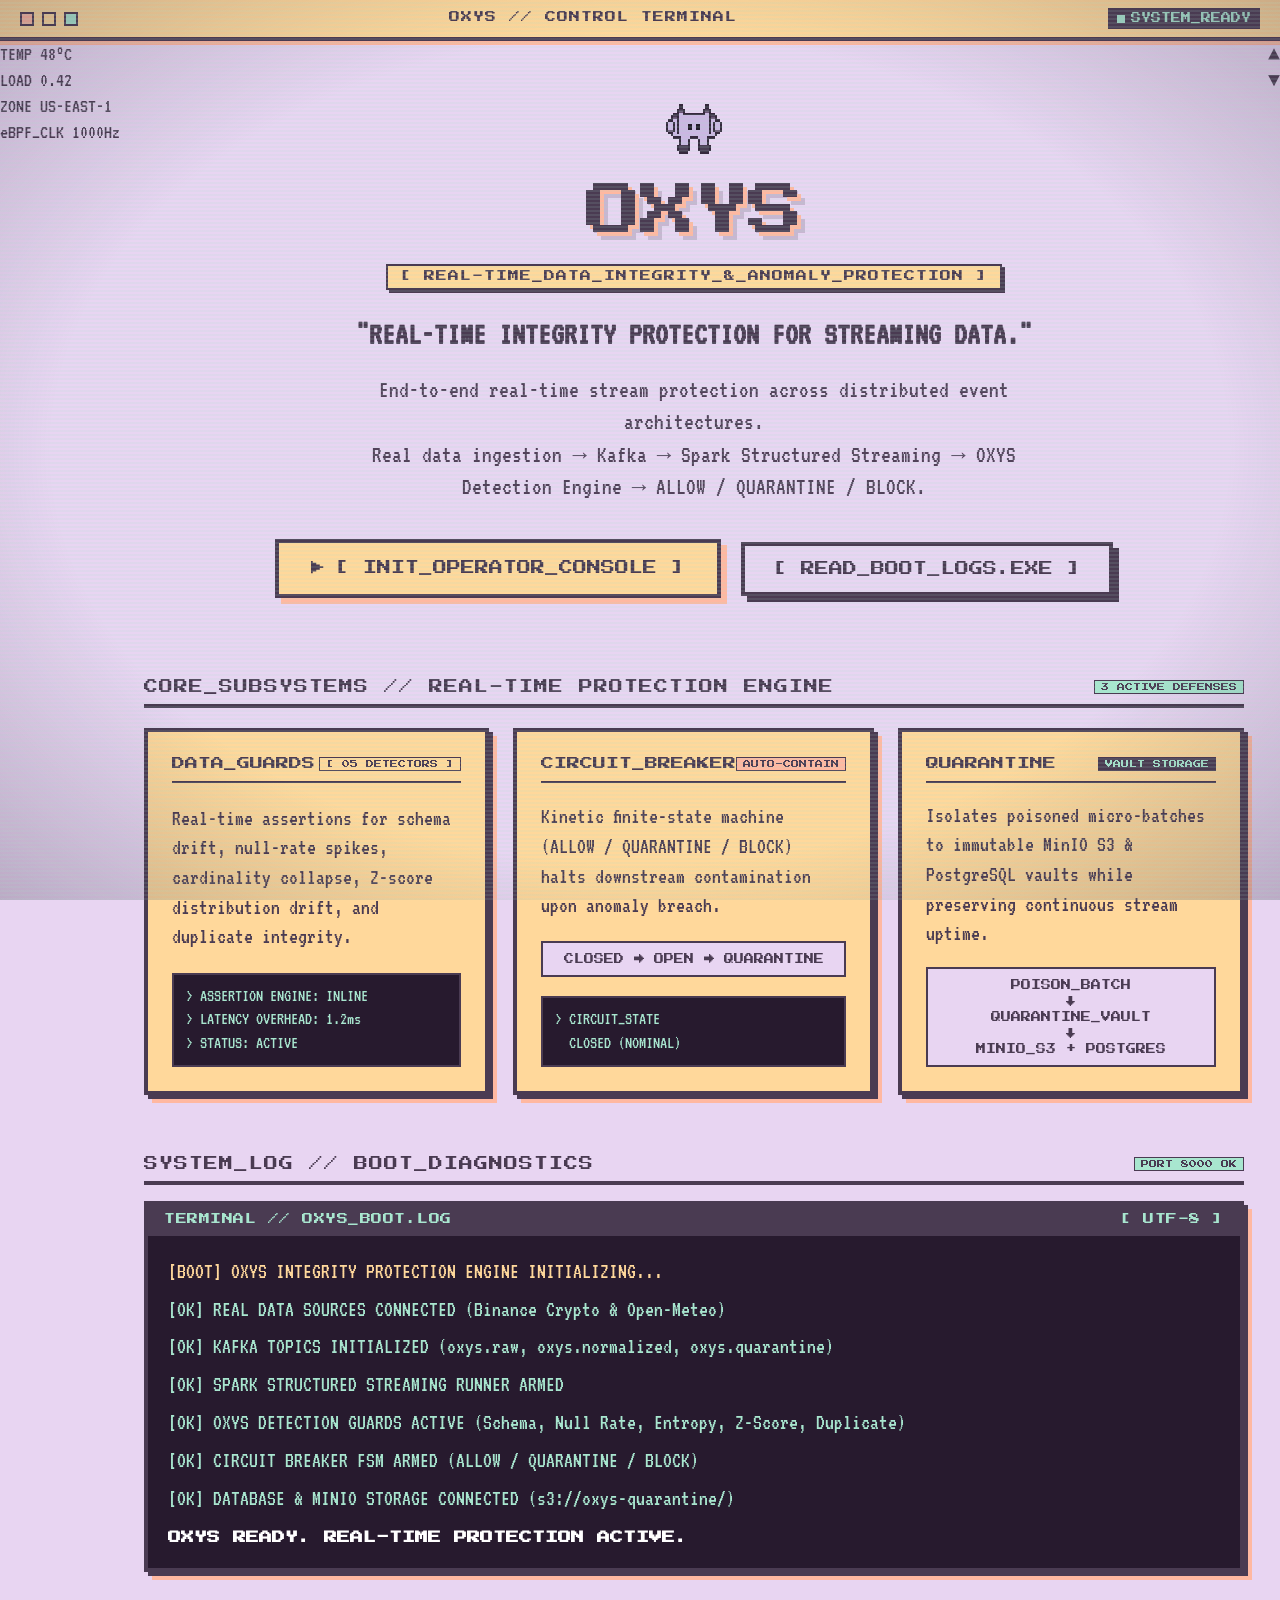
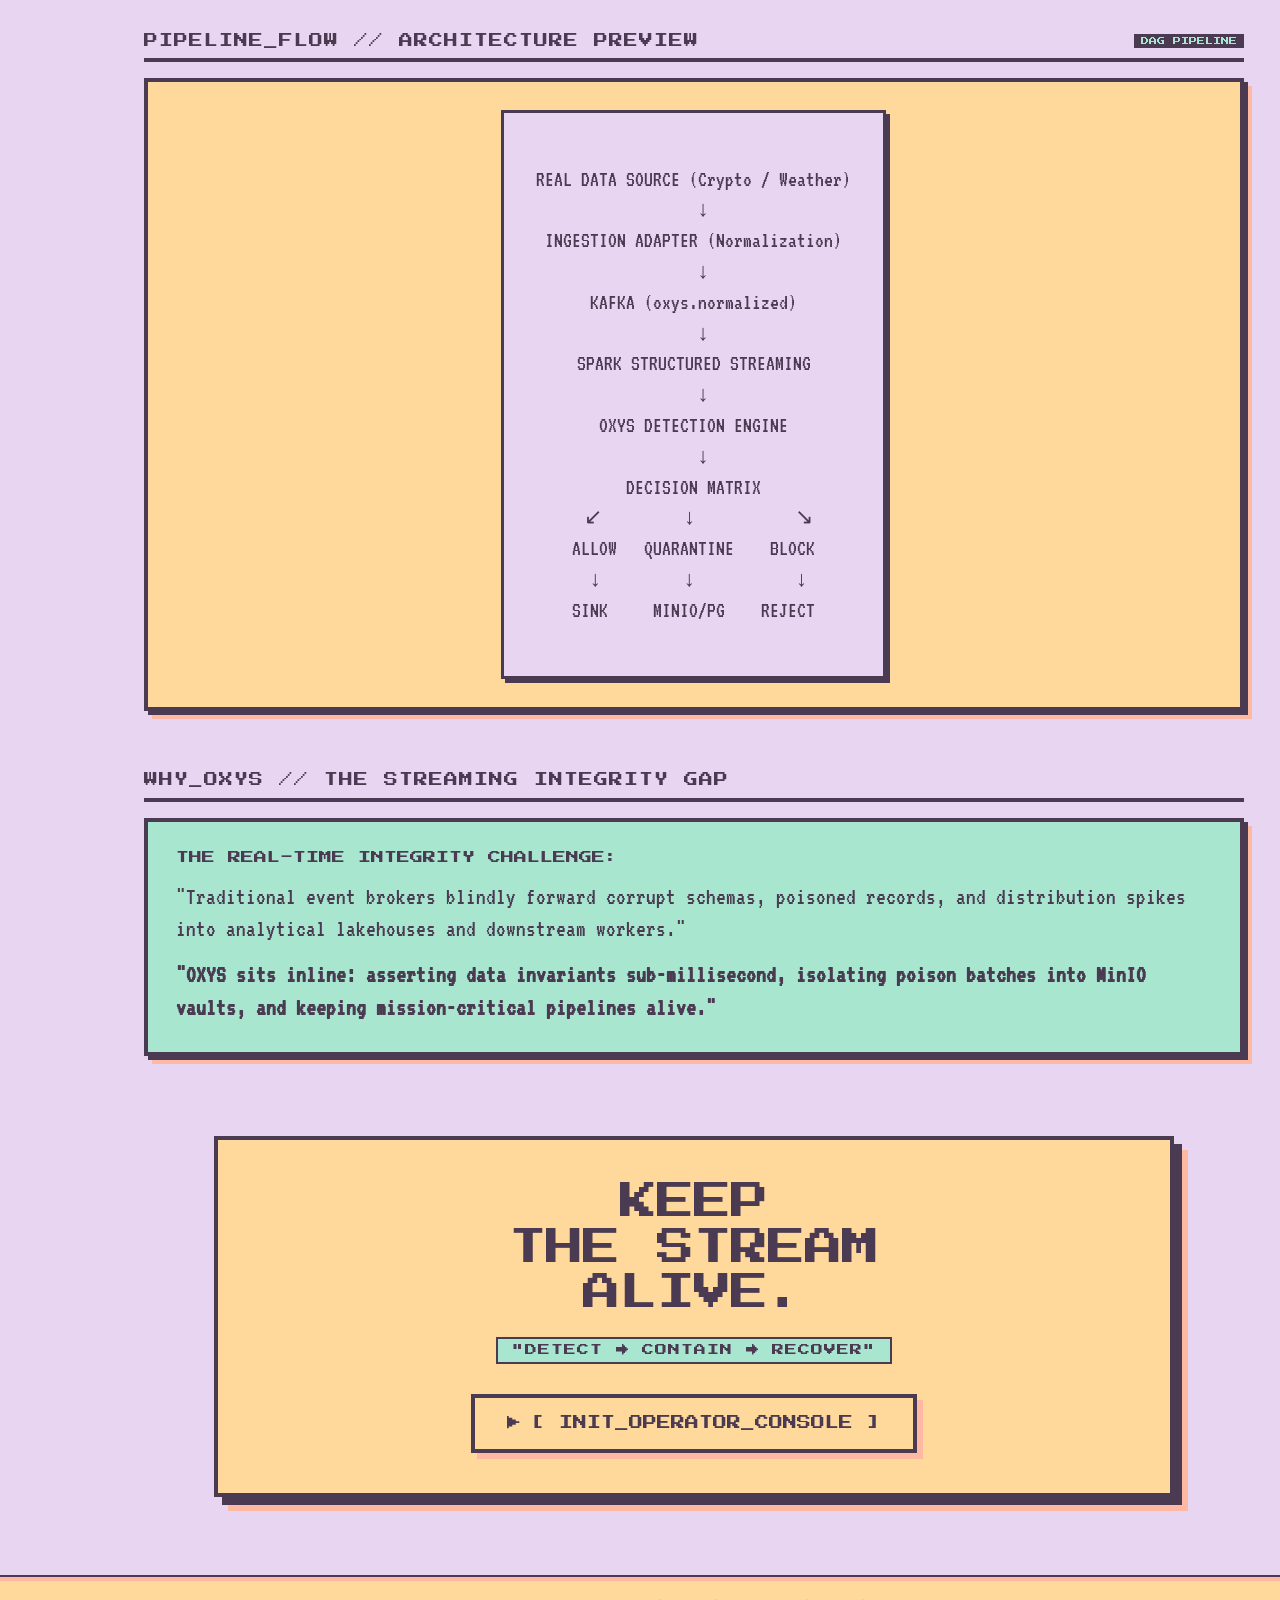
==== commit d0308bf2: "feat: complete global rebranding to OXYS, USGS real-time integration, mascot & layout overhaul, and " ====
--- a/index.html
+++ b/index.html
@@ -3,8 +3,8 @@
 <head>
   <meta charset="UTF-8">
   <meta name="viewport" content="width=device-width, initial-scale=1.0">
-  <title>STREAMPULSE // Reactive Real-Time Data Reliability Engine</title>
-  <meta name="description" content="StreamPulse is a reactive real-time data reliability and containment engine for streaming pipelines (Kafka, Spark, MinIO, eBPF).">
+  <title>OXYS // Real-Time Integrity Protection for Streaming Data</title>
+  <meta name="description" content="OXYS is a real-time streaming data integrity and anomaly protection system (External Ingestion, Kafka, Spark Structured Streaming, Detection Engine, PostgreSQL, MinIO, FastAPI).">
 
   <!-- Fonts & Base Stylesheets -->
   <link rel="stylesheet" href="styles/terminal-base.css">
@@ -29,7 +29,7 @@
       </div>
 
       <div class="window-bar-title">
-        STREAMPULSE // CONTROL TERMINAL
+        OXYS // CONTROL TERMINAL
       </div>
 
       <div class="window-bar-status">
@@ -66,34 +66,34 @@
         <section class="landing-hero-section">
           
           <div class="hero-pixel-accents" aria-hidden="true">
-            ☁ ☼ ☁
+            <img src="assets/oxys-mascot.svg" alt="OXYS Mascot" style="width: 64px; height: 56px; image-rendering: pixelated; margin-bottom: 8px;" />
           </div>
 
           <h1 class="hero-large-title">
-            STREAM<br>PULSE
+            OXYS
           </h1>
 
           <div class="hero-engine-badge">
-            [ REACTIVE_DATA_RELIABILITY_ENGINE ]
+            [ REAL-TIME_DATA_INTEGRITY_&_ANOMALY_PROTECTION ]
           </div>
 
           <div class="hero-tagline">
-            "DETECT THE DRIFT. CONTAIN THE FAILURE. KEEP THE STREAM ALIVE."
+            "REAL-TIME INTEGRITY PROTECTION FOR STREAMING DATA."
           </div>
 
           <div class="hero-subtext">
-            Reactive reliability for real-time data pipelines.<br>
-            Detect anomalous data, contain poisoned batches, and recover streaming pipelines safely.
+            End-to-end real-time stream protection across distributed event architectures.<br>
+            Real data ingestion → Kafka → Spark Structured Streaming → OXYS Detection Engine → ALLOW / QUARANTINE / BLOCK.
           </div>
 
           <div class="hero-cta-group">
-            <a href="app.html" class="btn-hero-primary" id="btn-init-session">
+            <a href="/app" class="btn-hero-primary" id="btn-init-session">
               <span>▶</span>
-              <span>[ INIT_SESSION ]</span>
+              <span>[ INIT_OPERATOR_CONSOLE ]</span>
             </a>
 
             <button class="btn-hero-secondary" id="btn-read-logs" onclick="document.getElementById('system-log').scrollIntoView({ behavior: 'smooth' })">
-              <span>[ READ_LOGS.EXE ]</span>
+              <span>[ READ_BOOT_LOGS.EXE ]</span>
             </button>
           </div>
 
@@ -104,7 +104,7 @@
              ========================================== -->
         <section class="landing-features-section">
           <div class="section-label-banner">
-            <span class="section-title">CORE_SUBSYSTEMS // RELIABILITY ARCHITECTURE</span>
+            <span class="section-title">CORE_SUBSYSTEMS // REAL-TIME PROTECTION ENGINE</span>
             <span class="status-badge badge-mint">3 ACTIVE DEFENSES</span>
           </div>
 
@@ -114,14 +114,14 @@
             <div class="feature-brutalist-card">
               <div class="card-top-row">
                 <span class="card-title">DATA_GUARDS</span>
-                <span class="status-badge badge-peach">[ 05 GUARDS ]</span>
+                <span class="status-badge badge-peach">[ 05 DETECTORS ]</span>
               </div>
               <p class="card-body-text">
-                Monitor schema drift, null rates, cardinality, distribution and volume before unhealthy data reaches downstream systems.
+                Real-time assertions for schema drift, null-rate spikes, cardinality collapse, Z-score distribution drift, and duplicate integrity.
               </p>
               <div class="card-mini-terminal">
                 > ASSERTION ENGINE: INLINE<br>
-                > LATENCY OVERHEAD: 1.4ms<br>
+                > LATENCY OVERHEAD: 1.2ms<br>
                 > STATUS: ACTIVE
               </div>
             </div>
@@ -133,14 +133,14 @@
                 <span class="status-badge badge-coral">AUTO-CONTAIN</span>
               </div>
               <p class="card-body-text">
-                Automatically isolate unhealthy stream processing when reliability thresholds are breached.
+                Kinetic finite-state machine (ALLOW / QUARANTINE / BLOCK) halts downstream contamination upon anomaly breach.
               </p>
               <div class="card-flow-diagram">
                 CLOSED → OPEN → QUARANTINE
               </div>
               <div class="card-mini-terminal">
                 > CIRCUIT_STATE<br>
-                &nbsp;&nbsp;CLOSED
+                &nbsp;&nbsp;CLOSED (NOMINAL)
               </div>
             </div>
 
@@ -151,14 +151,14 @@
                 <span class="status-badge badge-purple">VAULT STORAGE</span>
               </div>
               <p class="card-body-text">
-                Separate poisoned batches from healthy data while the stream continues processing safely.
+                Isolates poisoned micro-batches to immutable MinIO S3 & PostgreSQL vaults while preserving continuous stream uptime.
               </p>
               <div class="card-flow-diagram">
                 POISON_BATCH<br>
                 ↓<br>
-                QUARANTINE<br>
+                QUARANTINE_VAULT<br>
                 ↓<br>
-                MINIO_DLT
+                MINIO_S3 + POSTGRES
               </div>
             </div>
 
@@ -176,18 +176,18 @@
 
           <div class="log-terminal-window">
             <div class="log-terminal-header">
-              <span>TERMINAL // STREAMPULSE_BOOT.LOG</span>
+              <span>TERMINAL // OXYS_BOOT.LOG</span>
               <span>[ UTF-8 ]</span>
             </div>
             <div class="log-terminal-content">
-              <div class="log-line-boot">[BOOT] STREAMPULSE INITIALIZING...</div>
-              <div class="log-line-ok">[OK] KAFKA CONNECTION READY (4 Topics / 42 Partitions)</div>
-              <div class="log-line-ok">[OK] SPARK STREAM READY (Micro-Batch 500ms Interval)</div>
-              <div class="log-line-ok">[OK] DATA GUARDS LOADED (Schema, Null Rate, Entropy, Z-Score, Volume)</div>
-              <div class="log-line-ok">[OK] CIRCUIT BREAKER ARMED (Automated Trip & Isolation)</div>
-              <div class="log-line-ok">[OK] QUARANTINE STORAGE READY (s3://streampulse-quarantine/)</div>
-              <div class="log-line-ok">[OK] RECOVERY ENGINE READY (Checkpoint-Aware Rollback cp_00482)</div>
-              <div class="log-line-ready">STREAMPULSE READY.</div>
+              <div class="log-line-boot">[BOOT] OXYS INTEGRITY PROTECTION ENGINE INITIALIZING...</div>
+              <div class="log-line-ok">[OK] REAL DATA SOURCES CONNECTED (Binance Crypto & Open-Meteo)</div>
+              <div class="log-line-ok">[OK] KAFKA TOPICS INITIALIZED (oxys.raw, oxys.normalized, oxys.quarantine)</div>
+              <div class="log-line-ok">[OK] SPARK STRUCTURED STREAMING RUNNER ARMED</div>
+              <div class="log-line-ok">[OK] OXYS DETECTION GUARDS ACTIVE (Schema, Null Rate, Entropy, Z-Score, Duplicate)</div>
+              <div class="log-line-ok">[OK] CIRCUIT BREAKER FSM ARMED (ALLOW / QUARANTINE / BLOCK)</div>
+              <div class="log-line-ok">[OK] DATABASE & MINIO STORAGE CONNECTED (s3://oxys-quarantine/)</div>
+              <div class="log-line-ready">OXYS READY. REAL-TIME PROTECTION ACTIVE.</div>
             </div>
           </div>
         </section>
@@ -203,36 +203,40 @@
 
           <div class="pipeline-diagram-box">
             <div class="ascii-pipeline-flow">
-KAFKA
-  ↓
-SPARK
-  ↓
-STREAMPULSE_GUARD
-  ↓
-DECISION
- ↙        ↘
-CLEAN     POISON
- ↓          ↓
-SINK     QUARANTINE
-            </div>
-          </div>
-        </section>
-
-        <!-- ==========================================
-             5. WHY STREAMPULSE
+REAL DATA SOURCE (Crypto / Weather)
+  ↓
+INGESTION ADAPTER (Normalization)
+  ↓
+KAFKA (oxys.normalized)
+  ↓
+SPARK STRUCTURED STREAMING
+  ↓
+OXYS DETECTION ENGINE
+  ↓
+DECISION MATRIX
+ ↙         ↓           ↘
+ALLOW   QUARANTINE    BLOCK
+ ↓         ↓           ↓
+SINK     MINIO/PG    REJECT
+            </div>
+          </div>
+        </section>
+
+        <!-- ==========================================
+             5. WHY OXYS
              ========================================== -->
         <section class="why-exists-section">
           <div class="section-label-banner">
-            <span class="section-title">WHY_THIS_EXISTS // THE RELIABILITY GAP</span>
+            <span class="section-title">WHY_OXYS // THE STREAMING INTEGRITY GAP</span>
           </div>
 
           <div class="why-exists-card">
-            <div class="why-exists-title">THE STREAMING PROBLEM:</div>
+            <div class="why-exists-title">THE REAL-TIME INTEGRITY CHALLENGE:</div>
             <p class="why-exists-text">
-              "Traditional streaming pipelines can continue processing even when incoming data becomes corrupted, malformed, or statistically abnormal."
+              "Traditional event brokers blindly forward corrupt schemas, poisoned records, and distribution spikes into analytical lakehouses and downstream workers."
             </p>
             <p class="why-exists-text" style="font-weight: bold;">
-              "StreamPulse detects the breach, contains the unhealthy batch, and provides a controlled recovery path."
+              "OXYS sits inline: asserting data invariants sub-millisecond, isolating poison batches into MinIO vaults, and keeping mission-critical pipelines alive."
             </p>
           </div>
         </section>
@@ -249,9 +253,9 @@
             "DETECT → CONTAIN → RECOVER"
           </div>
 
-          <a href="app.html" class="btn-hero-primary" style="margin-top: 10px;">
+          <a href="/app" class="btn-hero-primary" style="margin-top: 10px;">
             <span>▶</span>
-            <span>[ INIT_SESSION ]</span>
+            <span>[ INIT_OPERATOR_CONSOLE ]</span>
           </a>
         </section>
 
@@ -271,13 +275,13 @@
     <!-- LANDING FOOTER -->
     <footer class="landing-footer">
       <div>
-        <strong>STREAMPULSE v0.1</strong> — REACTIVE DATA RELIABILITY ENGINE
+        <strong>OXYS v2.0</strong> — REAL-TIME DATA INTEGRITY & ANOMALY PROTECTION
       </div>
       <div>
-        <span>KAFKA</span> / <span>SPARK</span> / <span>MINIO</span> / <span>eBPF</span>
+        <span>KAFKA</span> / <span>SPARK</span> / <span>POSTGRESQL</span> / <span>MINIO</span> / <span>FASTAPI</span>
       </div>
       <div>
-        SYSTEM_STATUS: <strong>READY</strong>
+        SYSTEM_STATUS: <strong>ONLINE</strong>
       </div>
     </footer>
 
--- a/styles/terminal-base.css
+++ b/styles/terminal-base.css
@@ -1,5 +1,5 @@
 /* ==========================================================================
-   STREAMPULSE - 80s PASTEL TERMINAL BASE STYLESHEET
+   OXYS - 80s PASTEL TERMINAL BASE STYLESHEET
    ========================================================================== */
 
 @import url('https://fonts.googleapis.com/css2?family=Press+Start+2P&family=VT323&display=swap');
--- a/styles/layout.css
+++ b/styles/layout.css
@@ -1,48 +1,52 @@
 /* ==========================================================================
-   STREAMPULSE - 80s PASTEL TERMINAL LAYOUT
+   OXYS - 80s PASTEL TERMINAL LAYOUT
    ========================================================================== */
 
-/* Outer Shell */
+/* Shell Container */
 .system-shell {
-  min-height: 100vh;
-  display: flex;
-  flex-direction: column;
-  position: relative;
-  background-color: var(--bg-lavender);
+  display: flex;
+  flex-direction: column;
+  height: 100vh;
+  width: 100vw;
+  overflow: hidden;
+  background-color: var(--crt-bg);
 }
 
 /* TOP SYSTEM BAR */
 .top-system-bar {
-  width: 100%;
+  display: flex;
+  align-items: center;
+  justify-content: space-between;
   background-color: var(--panel-peach);
-  border-bottom: 4px solid var(--deep-purple);
-  padding: 8px 16px;
-  display: flex;
-  align-items: center;
-  justify-content: space-between;
-  gap: 16px;
-  position: sticky;
-  top: 0;
-  z-index: 1000;
-  box-shadow: 0 4px 0 var(--alert-coral);
-}
-
+  border-bottom: 3px solid var(--deep-purple);
+  box-shadow: 0 3px 0 var(--deep-purple);
+  padding: 0 16px;
+  height: 56px;
+  min-height: 56px;
+  max-height: 56px;
+  z-index: 100;
+  gap: 12px;
+}
+
+/* Branding Logo Group */
 .system-logo-group {
   display: flex;
   align-items: center;
-  gap: 12px;
-}
-
-/* Nested StreamPulse Logo Box: 42x42px #ffd89b outer, #e8d5f2 inner with pixel icon */
+  gap: 10px;
+  flex-shrink: 0;
+}
+
+/* Nested OXYS Logo Box */
 .logo-box-outer {
-  width: 44px;
-  height: 44px;
+  width: 42px;
+  height: 42px;
   background: var(--deep-purple);
   border: 2px solid var(--deep-purple);
-  padding: 3px;
-  display: flex;
-  align-items: center;
-  justify-content: center;
+  padding: 2px;
+  display: flex;
+  align-items: center;
+  justify-content: center;
+  flex-shrink: 0;
 }
 
 .logo-box-inner {
@@ -53,60 +57,83 @@
   display: flex;
   align-items: center;
   justify-content: center;
-  font-family: var(--font-heading);
-  font-size: 14px;
-  color: var(--deep-purple);
-  font-weight: bold;
+  padding: 2px;
+  overflow: hidden;
+}
+
+.logo-mascot-img {
+  width: 100%;
+  height: 100%;
+  object-fit: contain;
+  image-rendering: pixelated;
+  display: block;
 }
 
 .brand-info {
   display: flex;
   flex-direction: column;
-  gap: 2px;
+  justify-content: center;
 }
 
 .brand-title {
   font-family: var(--font-heading);
   font-size: 15px;
+  line-height: 1.1;
   color: var(--deep-purple);
   letter-spacing: 1px;
+  margin: 0;
+  padding: 0;
 }
 
 .brand-subtitle {
   font-family: var(--font-data);
-  font-size: 16px;
+  font-size: 13px;
+  line-height: 1.1;
   color: var(--deep-purple);
   opacity: 0.85;
   letter-spacing: 0.5px;
+  margin-top: 2px;
+  white-space: nowrap;
 }
 
 /* Navigation tabs in Top Bar */
 .system-nav-tabs {
   display: flex;
   align-items: center;
-  gap: 6px;
-  flex-wrap: wrap;
+  gap: 4px;
+  flex-wrap: nowrap;
+  overflow-x: auto;
+  scrollbar-width: none;
+  -ms-overflow-style: none;
+  flex-shrink: 1;
+}
+
+.system-nav-tabs::-webkit-scrollbar {
+  display: none;
 }
 
 .nav-tab-btn {
   background: var(--bg-lavender);
   color: var(--deep-purple);
   border: 2px solid var(--deep-purple);
-  padding: 5px 10px;
-  font-family: var(--font-data);
-  font-size: 19px;
+  padding: 3px 8px;
+  font-family: var(--font-data);
+  font-size: 16px;
   cursor: pointer;
   box-shadow: 2px 2px 0 var(--deep-purple);
   transition: transform 0.05s, box-shadow 0.05s, background-color 0.1s;
   display: flex;
   align-items: center;
-  gap: 6px;
+  justify-content: center;
+  gap: 4px;
+  height: 30px;
+  white-space: nowrap;
   user-select: none;
 }
 
 .nav-tab-btn:hover {
   background: var(--healthy-mint);
-  box-shadow: 3px 3px 0 var(--deep-purple);
+  box-shadow: 2px 2px 0 var(--deep-purple);
 }
 
 .nav-tab-btn.active {
@@ -117,7 +144,7 @@
 }
 
 .nav-tab-btn:active {
-  transform: translateY(2px);
+  transform: translateY(1px);
   box-shadow: 0 0 0 transparent;
 }
 
@@ -125,20 +152,23 @@
 .top-system-status-group {
   display: flex;
   align-items: center;
-  gap: 10px;
+  gap: 8px;
+  flex-shrink: 0;
 }
 
 .system-live-pill {
   display: inline-flex;
   align-items: center;
-  gap: 8px;
+  gap: 6px;
   background: var(--deep-purple);
   color: var(--healthy-mint);
   border: 2px solid var(--deep-purple);
-  padding: 4px 10px;
-  font-family: var(--font-heading);
-  font-size: 10px;
+  padding: 0 10px;
+  height: 30px;
+  font-family: var(--font-heading);
+  font-size: 9.5px;
   letter-spacing: 0.5px;
+  white-space: nowrap;
 }
 
 .pulse-dot {
@@ -162,16 +192,21 @@
   background: var(--alert-coral);
   color: var(--deep-purple);
   border: 2px solid var(--deep-purple);
-  padding: 5px 10px;
+  padding: 0 10px;
+  height: 30px;
   font-family: var(--font-heading);
   font-size: 10px;
   cursor: pointer;
   box-shadow: 2px 2px 0 var(--deep-purple);
   transition: transform 0.05s;
+  white-space: nowrap;
+  display: inline-flex;
+  align-items: center;
+  justify-content: center;
 }
 
 .btn-icon-terminal:active {
-  transform: translateY(2px);
+  transform: translateY(1px);
   box-shadow: none;
 }
 
@@ -181,35 +216,38 @@
   display: flex;
   position: relative;
   width: 100%;
+  overflow: hidden;
 }
 
 /* PERSISTENT LEFT SYSTEM SIDEBAR (15 Subsystems) */
 .left-system-sidebar {
-  width: 240px;
+  width: 215px;
   background: var(--bg-lavender);
-  border-right: 4px solid var(--deep-purple);
-  display: flex;
-  flex-direction: column;
-  padding: 16px 12px;
-  gap: 16px;
+  border-right: 3px solid var(--deep-purple);
+  display: flex;
+  flex-direction: column;
+  padding: 10px 8px;
+  gap: 10px;
   user-select: none;
   z-index: 20;
   box-shadow: 2px 0 0 var(--alert-coral);
+  overflow-y: auto;
+  flex-shrink: 0;
 }
 
 .sidebar-category-group {
   display: flex;
   flex-direction: column;
-  gap: 4px;
+  gap: 3px;
 }
 
 .sidebar-category-title {
   font-family: var(--font-heading);
-  font-size: 9px;
+  font-size: 8px;
   color: var(--deep-purple);
   opacity: 0.75;
-  letter-spacing: 1px;
-  margin-bottom: 4px;
+  letter-spacing: 0.8px;
+  margin-bottom: 2px;
   border-bottom: 1px dashed var(--deep-purple);
   padding-bottom: 2px;
 }
@@ -218,11 +256,12 @@
   display: flex;
   align-items: center;
   justify-content: space-between;
-  padding: 5px 8px;
+  padding: 3px 6px;
   background: var(--bg-lavender);
   border: 2px solid var(--deep-purple);
   font-family: var(--font-data);
-  font-size: 18px;
+  font-size: 15px;
+  height: 26px;
   color: var(--deep-purple);
   cursor: pointer;
   box-shadow: 2px 2px 0 var(--deep-purple);
@@ -232,18 +271,18 @@
 
 .sidebar-nav-item:hover {
   background: var(--healthy-mint);
-  transform: translateX(3px);
+  transform: translateX(2px);
 }
 
 .sidebar-nav-item.active {
   background: var(--panel-peach);
   border: 2px solid var(--deep-purple);
-  box-shadow: 3px 3px 0 var(--deep-purple), 5px 5px 0 var(--alert-coral);
+  box-shadow: 2px 2px 0 var(--alert-coral);
   font-weight: bold;
 }
 
 .sidebar-nav-item:active {
-  transform: translateY(2px);
+  transform: translateY(1px);
   box-shadow: none;
 }
 
@@ -256,12 +295,12 @@
 /* MAIN CONTENT CONTAINER */
 .content-workspace {
   flex: 1;
-  padding: 24px 28px 80px 28px;
+  padding: 16px 20px 60px 20px;
   overflow-y: auto;
   display: flex;
   flex-direction: column;
-  gap: 24px;
-  max-width: 1500px;
+  gap: 14px;
+  max-width: 100%;
 }
 
 /* GLOBAL PERSISTENT BOTTOM STATUS BAR */
--- a/styles/components.css
+++ b/styles/components.css
@@ -1,5 +1,5 @@
 /* ==========================================================================
-   STREAMPULSE - 80s PASTEL TERMINAL COMPONENTS
+   OXYS - 80s PASTEL TERMINAL COMPONENTS
    ========================================================================== */
 
 /* 1. TERMINAL SYSTEM WINDOW */
@@ -80,19 +80,20 @@
   background: var(--panel-peach);
   color: var(--deep-purple);
   border: 2px solid var(--deep-purple);
-  box-shadow: 0 6px 0 var(--alert-coral);
-  padding: 10px 18px;
-  font-family: var(--font-heading);
-  font-size: 12px;
+  box-shadow: 2px 2px 0 var(--deep-purple);
+  padding: 6px 14px;
+  font-family: var(--font-heading);
+  font-size: 10px;
   cursor: pointer;
   display: inline-flex;
   align-items: center;
   justify-content: center;
-  gap: 8px;
+  gap: 6px;
   text-decoration: none;
   user-select: none;
   transition: transform 0.05s, box-shadow 0.05s, background 0.1s;
   text-transform: uppercase;
+  white-space: nowrap;
 }
 
 .btn-brutalist:hover {
@@ -100,55 +101,56 @@
 }
 
 .btn-brutalist:active, .btn-brutalist.is-pressed {
-  transform: translateY(4px);
-  box-shadow: 0 2px 0 var(--alert-coral);
+  transform: translateY(1px);
+  box-shadow: 1px 1px 0 var(--deep-purple);
 }
 
 .btn-brutalist.btn-mint {
   background: var(--healthy-mint);
-  box-shadow: 0 6px 0 var(--deep-purple);
+  color: var(--deep-purple);
+  box-shadow: 2px 2px 0 var(--deep-purple);
 }
 .btn-brutalist.btn-mint:active {
-  transform: translateY(4px);
-  box-shadow: 0 2px 0 var(--deep-purple);
+  transform: translateY(1px);
+  box-shadow: 1px 1px 0 var(--deep-purple);
 }
 
 .btn-brutalist.btn-coral {
   background: var(--alert-coral);
   color: var(--deep-purple);
-  box-shadow: 0 6px 0 var(--deep-purple);
+  box-shadow: 2px 2px 0 var(--deep-purple);
 }
 .btn-brutalist.btn-coral:active {
-  transform: translateY(4px);
-  box-shadow: 0 2px 0 var(--deep-purple);
+  transform: translateY(1px);
+  box-shadow: 1px 1px 0 var(--deep-purple);
 }
 
 .btn-brutalist.btn-dark {
   background: var(--deep-purple);
   color: var(--healthy-mint);
-  box-shadow: 0 6px 0 var(--alert-coral);
+  box-shadow: 2px 2px 0 var(--alert-coral);
 }
 .btn-brutalist.btn-dark:active {
-  transform: translateY(4px);
-  box-shadow: 0 2px 0 var(--alert-coral);
+  transform: translateY(1px);
+  box-shadow: 1px 1px 0 var(--alert-coral);
 }
 
 .btn-sm {
-  padding: 6px 10px;
-  font-size: 10px;
-  box-shadow: 0 4px 0 var(--alert-coral);
+  padding: 4px 8px;
+  font-size: 9px;
+  box-shadow: 2px 2px 0 var(--deep-purple);
 }
 .btn-sm:active {
-  transform: translateY(2px);
-  box-shadow: 0 2px 0 var(--alert-coral);
+  transform: translateY(1px);
+  box-shadow: 1px 1px 0 var(--deep-purple);
 }
 
 /* 3. DOUBLE-SHADOW CARDS */
 .card-double-shadow {
-  border: 4px solid var(--deep-purple);
-  background: var(--panel-peach);
-  box-shadow: var(--shadow-double);
-  padding: 16px;
+  border: 3px solid var(--deep-purple);
+  background: var(--panel-peach);
+  box-shadow: 3px 3px 0 var(--deep-purple);
+  padding: 14px;
   position: relative;
 }
 
@@ -168,51 +170,58 @@
 .metric-stat-box {
   background: var(--panel-peach);
   border: 3px solid var(--deep-purple);
-  padding: 12px 14px;
+  padding: 10px 12px;
   box-shadow: 3px 3px 0 var(--deep-purple);
   display: flex;
   flex-direction: column;
   justify-content: space-between;
+  min-height: 96px;
 }
 
 .metric-stat-label {
   font-family: var(--font-heading);
-  font-size: 9px;
+  font-size: 8px;
   color: var(--deep-purple);
   letter-spacing: 0.5px;
-  margin-bottom: 6px;
-  opacity: 0.9;
+  margin-bottom: 2px;
+  opacity: 0.85;
+  white-space: nowrap;
+  overflow: hidden;
+  text-overflow: ellipsis;
 }
 
 .metric-stat-value {
-  font-family: var(--font-data);
-  font-size: 42px;
-  line-height: 1;
+  font-family: var(--font-heading);
+  font-size: 18px;
+  line-height: 1.1;
   color: var(--deep-purple);
   font-weight: bold;
+  margin: 4px 0;
 }
 
 .metric-stat-sub {
   font-family: var(--font-data);
-  font-size: 15px;
-  color: var(--deep-purple);
-  margin-top: 4px;
+  font-size: 14px;
+  color: var(--deep-purple);
   display: flex;
   align-items: center;
   justify-content: space-between;
+  border-top: 1px dashed rgba(74, 59, 82, 0.3);
+  padding-top: 4px;
 }
 
 /* 5. STATUS PILLS & BADGES */
 .status-badge {
   display: inline-flex;
   align-items: center;
-  gap: 6px;
-  padding: 3px 8px;
-  font-family: var(--font-heading);
-  font-size: 9px;
-  border: 2px solid var(--deep-purple);
+  gap: 4px;
+  padding: 2px 6px;
+  font-family: var(--font-heading);
+  font-size: 8px;
+  border: 1px solid var(--deep-purple);
   line-height: 1;
   white-space: nowrap;
+  text-transform: uppercase;
 }
 
 .badge-mint, .status-healthy {
@@ -285,39 +294,38 @@
 /* 7. SYSTEM ALERT DIALOG / INCIDENT BANNER */
 .incident-alert-banner {
   background: var(--alert-coral);
-  border: 4px solid var(--deep-purple);
-  box-shadow: var(--shadow-double);
-  padding: 14px 18px;
+  border: 3px solid var(--deep-purple);
+  box-shadow: 3px 3px 0 var(--deep-purple);
+  padding: 10px 14px;
   display: flex;
   align-items: center;
   justify-content: space-between;
-  gap: 16px;
-  animation: alertPulse 1s ease-in-out infinite alternate;
-}
-
-@keyframes alertPulse {
-  0% { box-shadow: 4px 4px 0 var(--deep-purple), 8px 8px 0 var(--alert-coral); }
-  100% { box-shadow: 4px 4px 0 var(--deep-purple), 10px 10px 0 var(--deep-purple); }
+  gap: 12px;
 }
 
 .alert-title-row {
   display: flex;
   align-items: center;
-  gap: 12px;
+  gap: 10px;
+  flex: 1;
+  min-width: 0;
 }
 
 .alert-tag {
   background: var(--deep-purple);
   color: var(--alert-coral);
-  padding: 4px 8px;
-  font-family: var(--font-heading);
-  font-size: 11px;
+  padding: 3px 6px;
+  font-family: var(--font-heading);
+  font-size: 9px;
+  white-space: nowrap;
 }
 
 .alert-message {
   font-family: var(--font-heading);
-  font-size: 11px;
-  color: var(--deep-purple);
+  font-size: 9.5px;
+  line-height: 1.2;
+  color: var(--deep-purple);
+  word-break: break-word;
 }
 
 /* 8. MODAL WINDOW SYSTEM */
--- a/styles/landing.css
+++ b/styles/landing.css
@@ -1,5 +1,5 @@
 /* ==========================================================================
-   STREAMPULSE - 80s RETRO PASTEL TERMINAL LANDING PAGE STYLESHEET
+   OXYS - 80s RETRO PASTEL TERMINAL LANDING PAGE STYLESHEET
    ========================================================================== */
 
 /* Main Landing Container */
@@ -407,7 +407,7 @@
   box-shadow: 4px 4px 0 var(--deep-purple);
 }
 
-/* WHY STREAMPULSE SECTION */
+/* WHY OXYS SECTION */
 .why-exists-section {
   width: 100%;
   max-width: 1160px;
